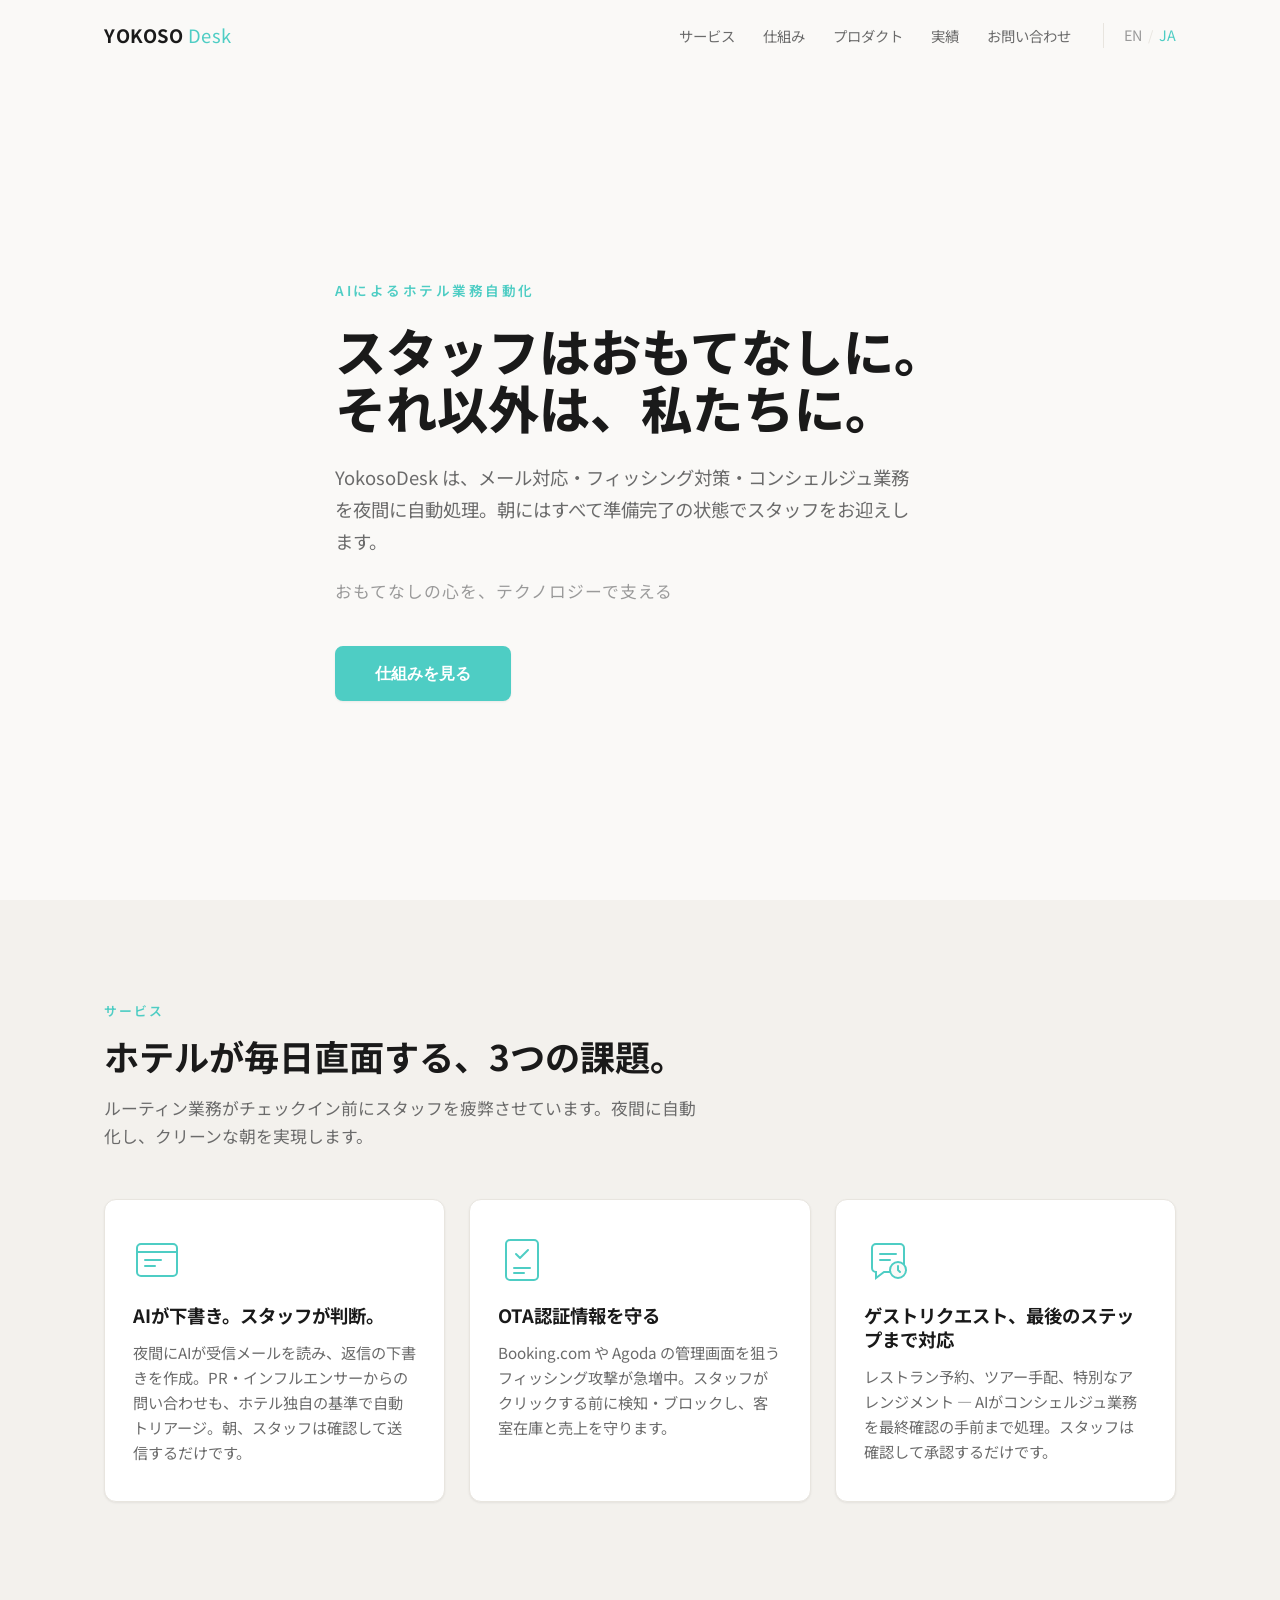
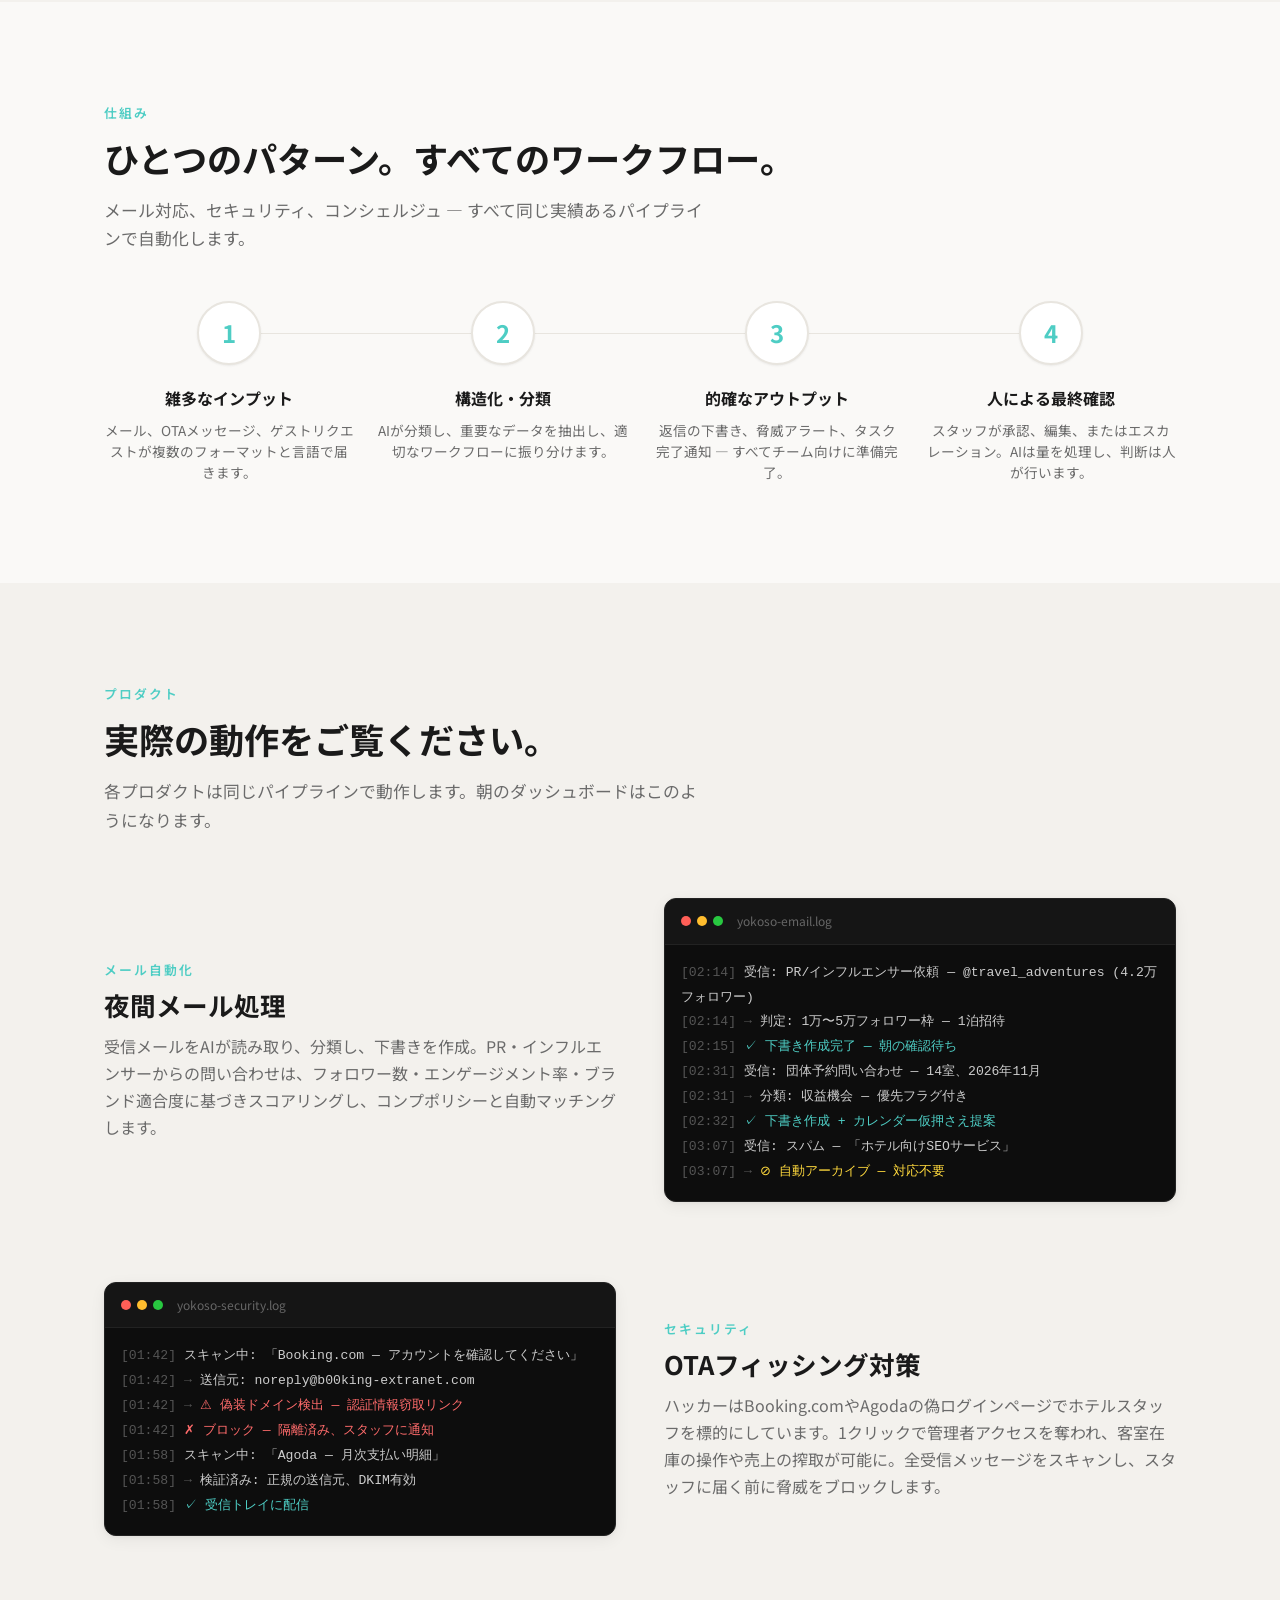
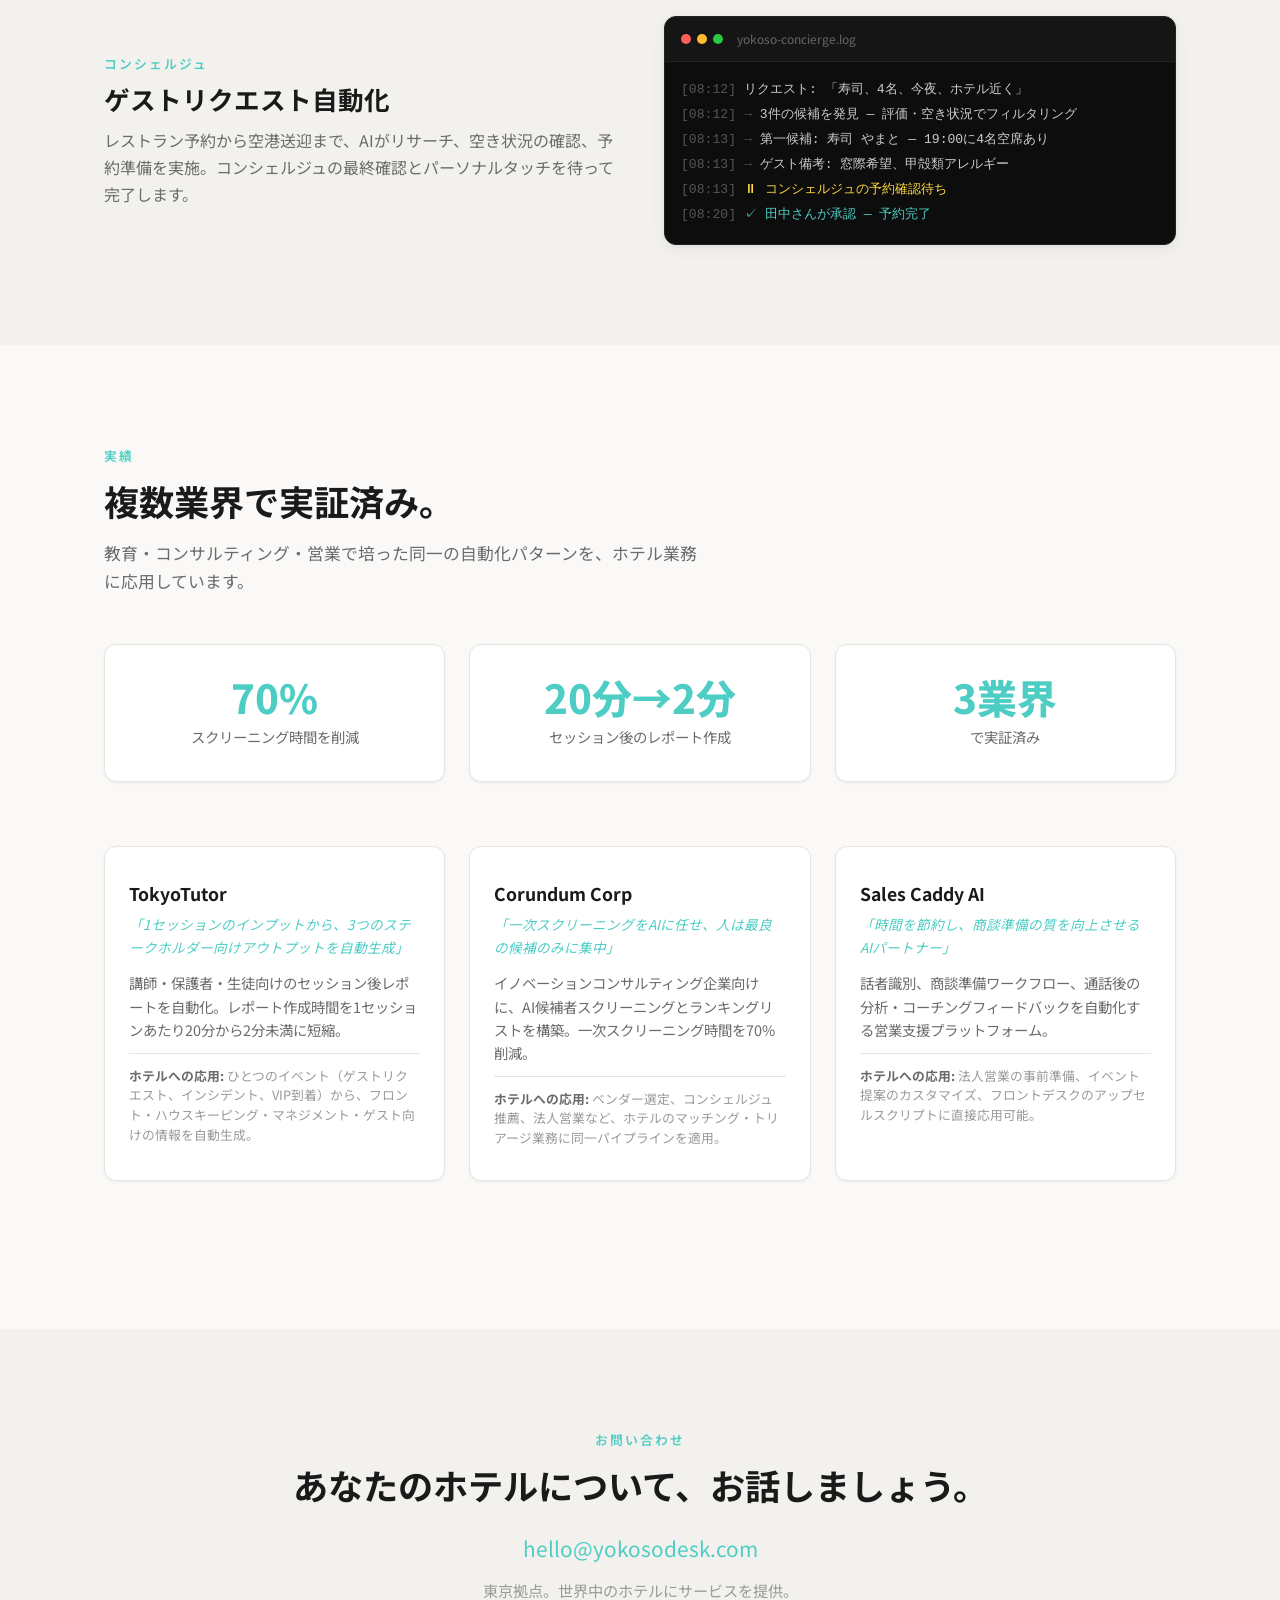
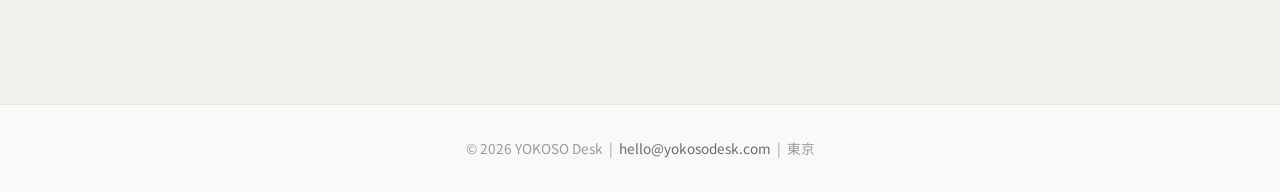
==== index.html @ 9efe343e "Make Japanese the default landing page, move English to /en/ Co-Authored-By: Claude Opus 4.6 <norepl" ====
<!DOCTYPE html>
<html lang="ja">
<head>
  <meta charset="UTF-8">
  <meta name="viewport" content="width=device-width, initial-scale=1.0">
  <title>YOKOSO Desk — AIによるホテル業務自動化</title>
  <meta name="description" content="YokosoDesk は、メール対応・フィッシング対策・コンシェルジュ業務を夜間に自動処理。スタッフがおもてなしに集中できる環境を実現します。">

  <!-- Open Graph -->
  <meta property="og:title" content="YOKOSO Desk — AIによるホテル業務自動化">
  <meta property="og:description" content="メール対応・フィッシング対策・コンシェルジュ業務を夜間に自動処理。AIが対応し、スタッフが最終確認。">
  <meta property="og:type" content="website">
  <meta property="og:url" content="https://yokosodesk.com/ja/">
  <meta property="og:locale" content="ja_JP">

  <!-- Alternate language -->
  <link rel="alternate" hreflang="en" href="https://yokosodesk.com/">
  <link rel="alternate" hreflang="ja" href="https://yokosodesk.com/ja/">

  <!-- Fonts -->
  <link rel="preconnect" href="https://fonts.googleapis.com">
  <link rel="preconnect" href="https://fonts.gstatic.com" crossorigin>
  <link href="https://fonts.googleapis.com/css2?family=Inter:wght@400;600;700;800&family=Noto+Sans+JP:wght@400;700&display=swap" rel="stylesheet">

  <link rel="stylesheet" href="css/styles.css">
</head>
<body class="lang-ja">

  <!-- ========== NAV ========== -->
  <nav class="nav">
    <div class="container">
      <a href="#" class="nav-logo">YOKOSO <span>Desk</span></a>
      <ul class="nav-links">
        <li><a href="#what-we-do">サービス</a></li>
        <li><a href="#how-it-works">仕組み</a></li>
        <li><a href="#products">プロダクト</a></li>
        <li><a href="#results">実績</a></li>
        <li><a href="#contact">お問い合わせ</a></li>
        <li class="lang-switch"><a href="en/index.html">EN</a><span class="sep">/</span><a href="index.html" class="active">JA</a></li>
      </ul>
      <button class="nav-hamburger" aria-label="メニューを開く">
        <span></span>
        <span></span>
        <span></span>
      </button>
    </div>
  </nav>

  <!-- ========== HERO ========== -->
  <section class="hero" id="hero">
    <div class="container">
      <div class="hero-content">
        <p class="hero-tagline">AIによるホテル業務自動化</p>
        <h1 class="hero-headline">スタッフはおもてなしに。<br>それ以外は、私たちに。</h1>
        <p class="hero-sub">YokosoDesk は、メール対応・フィッシング対策・コンシェルジュ業務を夜間に自動処理。朝にはすべて準備完了の状態でスタッフをお迎えします。</p>
        <p class="hero-jp">おもてなしの心を、テクノロジーで支える</p>
        <a href="#how-it-works" class="btn">仕組みを見る</a>
      </div>
    </div>
  </section>

  <!-- ========== WHAT WE DO ========== -->
  <section class="section section-alt" id="what-we-do">
    <div class="container">
      <p class="section-label">サービス</p>
      <h2 class="section-heading">ホテルが毎日直面する、3つの課題。</h2>
      <p class="section-sub">ルーティン業務がチェックイン前にスタッフを疲弊させています。夜間に自動化し、クリーンな朝を実現します。</p>

      <div class="cards-grid">
        <!-- Card 1 -->
        <div class="card">
          <svg class="card-icon" viewBox="0 0 48 48" fill="none" xmlns="http://www.w3.org/2000/svg">
            <rect x="4" y="8" width="40" height="32" rx="4" stroke="currentColor" stroke-width="2"/>
            <path d="M4 16h40" stroke="currentColor" stroke-width="2"/>
            <path d="M12 24h16" stroke="currentColor" stroke-width="2" stroke-linecap="round"/>
            <path d="M12 30h10" stroke="currentColor" stroke-width="2" stroke-linecap="round"/>
          </svg>
          <h3 class="card-title">AIが下書き。スタッフが判断。</h3>
          <p class="card-text">夜間にAIが受信メールを読み、返信の下書きを作成。PR・インフルエンサーからの問い合わせも、ホテル独自の基準で自動トリアージ。朝、スタッフは確認して送信するだけです。</p>
        </div>

        <!-- Card 2 -->
        <div class="card">
          <svg class="card-icon" viewBox="0 0 48 48" fill="none" xmlns="http://www.w3.org/2000/svg">
            <rect x="8" y="4" width="32" height="40" rx="4" stroke="currentColor" stroke-width="2"/>
            <path d="M18 18l4 4 8-8" stroke="currentColor" stroke-width="2" stroke-linecap="round" stroke-linejoin="round"/>
            <path d="M16 32h16" stroke="currentColor" stroke-width="2" stroke-linecap="round"/>
            <path d="M16 37h10" stroke="currentColor" stroke-width="2" stroke-linecap="round"/>
          </svg>
          <h3 class="card-title">OTA認証情報を守る</h3>
          <p class="card-text">Booking.com や Agoda の管理画面を狙うフィッシング攻撃が急増中。スタッフがクリックする前に検知・ブロックし、客室在庫と売上を守ります。</p>
        </div>

        <!-- Card 3 -->
        <div class="card">
          <svg class="card-icon" viewBox="0 0 48 48" fill="none" xmlns="http://www.w3.org/2000/svg">
            <path d="M8 12a4 4 0 014-4h24a4 4 0 014 4v20a4 4 0 01-4 4H20l-8 6V36a4 4 0 01-4-4V12z" stroke="currentColor" stroke-width="2"/>
            <path d="M16 18h16M16 24h10" stroke="currentColor" stroke-width="2" stroke-linecap="round"/>
            <circle cx="34" cy="34" r="8" fill="#faf9f7" stroke="currentColor" stroke-width="2"/>
            <path d="M34 30v4l2 2" stroke="currentColor" stroke-width="2" stroke-linecap="round" stroke-linejoin="round"/>
          </svg>
          <h3 class="card-title">ゲストリクエスト、最後のステップまで対応</h3>
          <p class="card-text">レストラン予約、ツアー手配、特別なアレンジメント — AIがコンシェルジュ業務を最終確認の手前まで処理。スタッフは確認して承認するだけです。</p>
        </div>
      </div>
    </div>
  </section>

  <!-- ========== HOW IT WORKS ========== -->
  <section class="section" id="how-it-works">
    <div class="container">
      <p class="section-label">仕組み</p>
      <h2 class="section-heading">ひとつのパターン。すべてのワークフロー。</h2>
      <p class="section-sub">メール対応、セキュリティ、コンシェルジュ — すべて同じ実績あるパイプラインで自動化します。</p>

      <div class="steps">
        <div class="step">
          <div class="step-number">1</div>
          <h3 class="step-title">雑多なインプット</h3>
          <p class="step-text">メール、OTAメッセージ、ゲストリクエストが複数のフォーマットと言語で届きます。</p>
        </div>
        <div class="step">
          <div class="step-number">2</div>
          <h3 class="step-title">構造化・分類</h3>
          <p class="step-text">AIが分類し、重要なデータを抽出し、適切なワークフローに振り分けます。</p>
        </div>
        <div class="step">
          <div class="step-number">3</div>
          <h3 class="step-title">的確なアウトプット</h3>
          <p class="step-text">返信の下書き、脅威アラート、タスク完了通知 — すべてチーム向けに準備完了。</p>
        </div>
        <div class="step">
          <div class="step-number">4</div>
          <h3 class="step-title">人による最終確認</h3>
          <p class="step-text">スタッフが承認、編集、またはエスカレーション。AIは量を処理し、判断は人が行います。</p>
        </div>
      </div>
    </div>
  </section>

  <!-- ========== PRODUCTS ========== -->
  <section class="section section-alt" id="products">
    <div class="container">
      <p class="section-label">プロダクト</p>
      <h2 class="section-heading">実際の動作をご覧ください。</h2>
      <p class="section-sub" style="margin-bottom: 64px;">各プロダクトは同じパイプラインで動作します。朝のダッシュボードはこのようになります。</p>

      <!-- Product 1: Email Automation -->
      <div class="product">
        <div class="product-info">
          <p class="product-label">メール自動化</p>
          <h3 class="product-title">夜間メール処理</h3>
          <p class="product-text">受信メールをAIが読み取り、分類し、下書きを作成。PR・インフルエンサーからの問い合わせは、フォロワー数・エンゲージメント率・ブランド適合度に基づきスコアリングし、コンプポリシーと自動マッチングします。</p>
        </div>
        <div class="product-terminal">
          <div class="terminal">
            <div class="terminal-header">
              <div class="terminal-dot"></div>
              <div class="terminal-dot"></div>
              <div class="terminal-dot"></div>
              <span class="terminal-title">yokoso-email.log</span>
            </div>
            <div class="terminal-body">
              <div><span class="t-time">[02:14]</span> <span class="t-action">受信: PR/インフルエンサー依頼 — @travel_adventures (4.2万フォロワー)</span></div>
              <div><span class="t-time">[02:14]</span> <span class="t-arrow">→</span> <span class="t-action">判定: 1万〜5万フォロワー枠 — 1泊招待</span></div>
              <div><span class="t-time">[02:15]</span> <span class="t-success">✓ 下書き作成完了 — 朝の確認待ち</span></div>
              <div><span class="t-time">[02:31]</span> <span class="t-action">受信: 団体予約問い合わせ — 14室、2026年11月</span></div>
              <div><span class="t-time">[02:31]</span> <span class="t-arrow">→</span> <span class="t-action">分類: 収益機会 — 優先フラグ付き</span></div>
              <div><span class="t-time">[02:32]</span> <span class="t-success">✓ 下書き作成 + カレンダー仮押さえ提案</span></div>
              <div><span class="t-time">[03:07]</span> <span class="t-action">受信: スパム — 「ホテル向けSEOサービス」</span></div>
              <div><span class="t-time">[03:07]</span> <span class="t-arrow">→</span> <span class="t-warn">⊘ 自動アーカイブ — 対応不要</span></div>
            </div>
          </div>
        </div>
      </div>

      <!-- Product 2: Phishing Protection -->
      <div class="product reverse">
        <div class="product-info">
          <p class="product-label">セキュリティ</p>
          <h3 class="product-title">OTAフィッシング対策</h3>
          <p class="product-text">ハッカーはBooking.comやAgodaの偽ログインページでホテルスタッフを標的にしています。1クリックで管理者アクセスを奪われ、客室在庫の操作や売上の搾取が可能に。全受信メッセージをスキャンし、スタッフに届く前に脅威をブロックします。</p>
        </div>
        <div class="product-terminal">
          <div class="terminal">
            <div class="terminal-header">
              <div class="terminal-dot"></div>
              <div class="terminal-dot"></div>
              <div class="terminal-dot"></div>
              <span class="terminal-title">yokoso-security.log</span>
            </div>
            <div class="terminal-body">
              <div><span class="t-time">[01:42]</span> <span class="t-action">スキャン中: 「Booking.com — アカウントを確認してください」</span></div>
              <div><span class="t-time">[01:42]</span> <span class="t-arrow">→</span> <span class="t-action">送信元: noreply@b00king-extranet.com</span></div>
              <div><span class="t-time">[01:42]</span> <span class="t-arrow">→</span> <span class="t-error">⚠ 偽装ドメイン検出 — 認証情報窃取リンク</span></div>
              <div><span class="t-time">[01:42]</span> <span class="t-error">✗ ブロック — 隔離済み、スタッフに通知</span></div>
              <div><span class="t-time">[01:58]</span> <span class="t-action">スキャン中: 「Agoda — 月次支払い明細」</span></div>
              <div><span class="t-time">[01:58]</span> <span class="t-arrow">→</span> <span class="t-action">検証済み: 正規の送信元、DKIM有効</span></div>
              <div><span class="t-time">[01:58]</span> <span class="t-success">✓ 受信トレイに配信</span></div>
            </div>
          </div>
        </div>
      </div>

      <!-- Product 3: Concierge Automation -->
      <div class="product">
        <div class="product-info">
          <p class="product-label">コンシェルジュ</p>
          <h3 class="product-title">ゲストリクエスト自動化</h3>
          <p class="product-text">レストラン予約から空港送迎まで、AIがリサーチ、空き状況の確認、予約準備を実施。コンシェルジュの最終確認とパーソナルタッチを待って完了します。</p>
        </div>
        <div class="product-terminal">
          <div class="terminal">
            <div class="terminal-header">
              <div class="terminal-dot"></div>
              <div class="terminal-dot"></div>
              <div class="terminal-dot"></div>
              <span class="terminal-title">yokoso-concierge.log</span>
            </div>
            <div class="terminal-body">
              <div><span class="t-time">[08:12]</span> <span class="t-action">リクエスト: 「寿司、4名、今夜、ホテル近く」</span></div>
              <div><span class="t-time">[08:12]</span> <span class="t-arrow">→</span> <span class="t-action">3件の候補を発見 — 評価・空き状況でフィルタリング</span></div>
              <div><span class="t-time">[08:13]</span> <span class="t-arrow">→</span> <span class="t-action">第一候補: 寿司 やまと — 19:00に4名空席あり</span></div>
              <div><span class="t-time">[08:13]</span> <span class="t-arrow">→</span> <span class="t-action">ゲスト備考: 窓際希望、甲殻類アレルギー</span></div>
              <div><span class="t-time">[08:13]</span> <span class="t-warn">⏸ コンシェルジュの予約確認待ち</span></div>
              <div><span class="t-time">[08:20]</span> <span class="t-success">✓ 田中さんが承認 — 予約完了</span></div>
            </div>
          </div>
        </div>
      </div>

    </div>
  </section>

  <!-- ========== RESULTS ========== -->
  <section class="section" id="results">
    <div class="container">
      <p class="section-label">実績</p>
      <h2 class="section-heading">複数業界で実証済み。</h2>
      <p class="section-sub" style="margin-bottom: 48px;">教育・コンサルティング・営業で培った同一の自動化パターンを、ホテル業務に応用しています。</p>

      <div class="stats-bar">
        <div class="stat">
          <div class="stat-number">70%</div>
          <div class="stat-desc">スクリーニング時間を削減</div>
        </div>
        <div class="stat">
          <div class="stat-number">20分→2分</div>
          <div class="stat-desc">セッション後のレポート作成</div>
        </div>
        <div class="stat">
          <div class="stat-number">3業界</div>
          <div class="stat-desc">で実証済み</div>
        </div>
      </div>

      <div class="case-studies">
        <!-- TokyoTutor -->
        <div class="case-card">
          <h3 class="case-card-name">TokyoTutor</h3>
          <p class="case-card-oneliner">「1セッションのインプットから、3つのステークホルダー向けアウトプットを自動生成」</p>
          <p class="case-card-text">講師・保護者・生徒向けのセッション後レポートを自動化。レポート作成時間を1セッションあたり20分から2分未満に短縮。</p>
          <p class="case-card-relevance"><strong>ホテルへの応用:</strong> ひとつのイベント（ゲストリクエスト、インシデント、VIP到着）から、フロント・ハウスキーピング・マネジメント・ゲスト向けの情報を自動生成。</p>
        </div>

        <!-- Corundum Corp -->
        <div class="case-card">
          <h3 class="case-card-name">Corundum Corp</h3>
          <p class="case-card-oneliner">「一次スクリーニングをAIに任せ、人は最良の候補のみに集中」</p>
          <p class="case-card-text">イノベーションコンサルティング企業向けに、AI候補者スクリーニングとランキングリストを構築。一次スクリーニング時間を70%削減。</p>
          <p class="case-card-relevance"><strong>ホテルへの応用:</strong> ベンダー選定、コンシェルジュ推薦、法人営業など、ホテルのマッチング・トリアージ業務に同一パイプラインを適用。</p>
        </div>

        <!-- Sales Caddy AI -->
        <div class="case-card">
          <h3 class="case-card-name">Sales Caddy AI</h3>
          <p class="case-card-oneliner">「時間を節約し、商談準備の質を向上させるAIパートナー」</p>
          <p class="case-card-text">話者識別、商談準備ワークフロー、通話後の分析・コーチングフィードバックを自動化する営業支援プラットフォーム。</p>
          <p class="case-card-relevance"><strong>ホテルへの応用:</strong> 法人営業の事前準備、イベント提案のカスタマイズ、フロントデスクのアップセルスクリプトに直接応用可能。</p>
        </div>
      </div>
    </div>
  </section>

  <!-- ========== CONTACT ========== -->
  <section class="section section-alt contact" id="contact">
    <div class="container">
      <p class="section-label">お問い合わせ</p>
      <h2 class="section-heading">あなたのホテルについて、お話しましょう。</h2>
      <a href="mailto:hello@yokosodesk.com" class="contact-email">hello@yokosodesk.com</a>
      <p class="contact-location">東京拠点。世界中のホテルにサービスを提供。</p>
    </div>
  </section>

  <!-- ========== FOOTER ========== -->
  <footer class="footer">
    <div class="container">
      &copy; 2026 YOKOSO Desk &nbsp;|&nbsp; <a href="mailto:hello@yokosodesk.com">hello@yokosodesk.com</a> &nbsp;|&nbsp; 東京
    </div>
  </footer>

  <script src="js/main.js"></script>
</body>
</html>
---- css/styles.css ----
/* ============================================
   YOKOSO Desk — Marketing Site Styles
   Light, warm theme for Japanese hospitality
   ============================================ */

/* --- Custom Properties --- */
:root {
  --bg: #faf9f7;
  --bg-alt: #f3f1ed;
  --bg-card: #ffffff;
  --bg-dark: #0a0a0a;
  --border: #e8e5df;
  --border-hover: #d0cdc6;
  --text: #3d3d3d;
  --text-heading: #1a1a1a;
  --text-muted: #6b6b6b;
  --text-dim: #9a9a9a;
  --accent: #4ecdc4;
  --accent-hover: #3db8b0;
  --accent-soft: rgba(78, 205, 196, 0.1);
  --warning: #f0b429;
  --error: #e5534b;
  --font-body: 'Inter', -apple-system, BlinkMacSystemFont, "Segoe UI", Roboto, sans-serif;
  --font-jp: 'Noto Sans JP', sans-serif;
  --font-mono: 'SF Mono', 'Fira Code', 'Cascadia Code', monospace;
  --radius: 12px;
  --max-width: 1120px;
  --shadow-sm: 0 1px 3px rgba(0,0,0,0.04), 0 1px 2px rgba(0,0,0,0.03);
  --shadow-md: 0 4px 16px rgba(0,0,0,0.06), 0 1px 4px rgba(0,0,0,0.04);
}

/* --- Reset --- */
*, *::before, *::after {
  margin: 0;
  padding: 0;
  box-sizing: border-box;
}

html {
  scroll-behavior: smooth;
  -webkit-text-size-adjust: 100%;
}

body {
  font-family: var(--font-body);
  background: var(--bg);
  color: var(--text);
  line-height: 1.7;
  -webkit-font-smoothing: antialiased;
  -moz-osx-font-smoothing: grayscale;
}

/* Japanese pages get JP font as primary */
body.lang-ja {
  font-family: var(--font-jp), var(--font-body);
}

img, svg {
  display: block;
  max-width: 100%;
}

a {
  color: inherit;
  text-decoration: none;
}

ul {
  list-style: none;
}

/* --- Utility --- */
.container {
  max-width: var(--max-width);
  margin: 0 auto;
  padding: 0 24px;
}

.section {
  padding: 100px 0;
}

.section-alt {
  background: var(--bg-alt);
}

.section-label {
  font-size: 0.8rem;
  color: var(--accent);
  text-transform: uppercase;
  letter-spacing: 2px;
  font-weight: 600;
  margin-bottom: 12px;
}

.section-heading {
  font-size: 2.2rem;
  font-weight: 700;
  color: var(--text-heading);
  margin-bottom: 16px;
  line-height: 1.25;
}

.section-sub {
  font-size: 1.05rem;
  color: var(--text-muted);
  max-width: 600px;
  line-height: 1.7;
}

/* --- Button --- */
.btn {
  display: inline-block;
  padding: 14px 40px;
  font-size: 1rem;
  font-weight: 600;
  font-family: var(--font-body);
  border: none;
  border-radius: 8px;
  background: var(--accent);
  color: #fff;
  cursor: pointer;
  transition: background 0.2s, transform 0.2s, box-shadow 0.2s;
  text-align: center;
  box-shadow: var(--shadow-sm);
}

.btn:hover {
  background: var(--accent-hover);
  transform: translateY(-1px);
  box-shadow: var(--shadow-md);
}

.btn-outline {
  background: transparent;
  border: 2px solid var(--accent);
  color: var(--accent);
  box-shadow: none;
}

.btn-outline:hover {
  background: var(--accent);
  color: #fff;
}

/* ============================================
   NAV
   ============================================ */
.nav {
  position: fixed;
  top: 0;
  left: 0;
  right: 0;
  z-index: 100;
  padding: 20px 0;
  transition: background 0.3s, padding 0.3s, box-shadow 0.3s;
}

.nav.scrolled {
  background: rgba(250, 249, 247, 0.95);
  backdrop-filter: blur(12px);
  -webkit-backdrop-filter: blur(12px);
  padding: 12px 0;
  box-shadow: 0 1px 0 var(--border);
}

.nav .container {
  display: flex;
  align-items: center;
  justify-content: space-between;
}

.nav-logo {
  font-size: 1.15rem;
  font-weight: 700;
  color: var(--text-heading);
  letter-spacing: 0.5px;
}

.nav-logo span {
  color: var(--accent);
  font-weight: 400;
}

.nav-links {
  display: flex;
  gap: 28px;
  align-items: center;
}

.nav-links a {
  font-size: 0.9rem;
  color: var(--text-muted);
  transition: color 0.2s;
}

.nav-links a:hover {
  color: var(--text-heading);
}

/* Language switcher */
.lang-switch {
  font-size: 0.85rem;
  color: var(--text-dim);
  border-left: 1px solid var(--border);
  padding-left: 20px;
  margin-left: 4px;
}

.lang-switch a {
  color: var(--text-dim);
  transition: color 0.2s;
}

.lang-switch a:hover,
.lang-switch a.active {
  color: var(--accent);
}

.lang-switch .sep {
  margin: 0 6px;
  color: var(--border);
}

/* Hamburger */
.nav-hamburger {
  display: none;
  flex-direction: column;
  gap: 5px;
  background: none;
  border: none;
  cursor: pointer;
  padding: 4px;
}

.nav-hamburger span {
  display: block;
  width: 22px;
  height: 2px;
  background: var(--text-heading);
  border-radius: 2px;
  transition: transform 0.3s, opacity 0.3s;
}

.nav-hamburger.active span:nth-child(1) {
  transform: translateY(7px) rotate(45deg);
}

.nav-hamburger.active span:nth-child(2) {
  opacity: 0;
}

.nav-hamburger.active span:nth-child(3) {
  transform: translateY(-7px) rotate(-45deg);
}

/* ============================================
   HERO
   ============================================ */
.hero {
  min-height: 100vh;
  display: flex;
  align-items: center;
  padding-top: 80px;
}

.hero-content {
  max-width: 720px;
}

.hero-tagline {
  font-size: 0.85rem;
  color: var(--accent);
  text-transform: uppercase;
  letter-spacing: 2.5px;
  font-weight: 600;
  margin-bottom: 20px;
}

.hero-headline {
  font-size: 3.2rem;
  font-weight: 800;
  color: var(--text-heading);
  line-height: 1.12;
  margin-bottom: 24px;
}

.hero-sub {
  font-size: 1.15rem;
  color: var(--text-muted);
  line-height: 1.75;
  margin-bottom: 20px;
  max-width: 580px;
}

.hero-jp {
  font-family: var(--font-jp);
  font-size: 1.05rem;
  color: var(--text-dim);
  margin-bottom: 40px;
  letter-spacing: 1px;
}

/* ============================================
   WHAT WE DO — 3-column cards
   ============================================ */
.cards-grid {
  display: grid;
  grid-template-columns: repeat(3, 1fr);
  gap: 24px;
  margin-top: 48px;
}

.card {
  background: var(--bg-card);
  border: 1px solid var(--border);
  border-radius: var(--radius);
  padding: 36px 28px;
  transition: border-color 0.2s, box-shadow 0.2s;
  box-shadow: var(--shadow-sm);
}

.card:hover {
  border-color: var(--border-hover);
  box-shadow: var(--shadow-md);
}

.card-icon {
  width: 48px;
  height: 48px;
  margin-bottom: 20px;
  color: var(--accent);
}

.card-title {
  font-size: 1.15rem;
  font-weight: 700;
  color: var(--text-heading);
  margin-bottom: 12px;
  line-height: 1.3;
}

.card-text {
  font-size: 0.95rem;
  color: var(--text-muted);
  line-height: 1.65;
}

/* ============================================
   HOW IT WORKS — 4-step flow
   ============================================ */
.steps {
  display: grid;
  grid-template-columns: repeat(4, 1fr);
  gap: 24px;
  margin-top: 48px;
  position: relative;
}

/* Connector line */
.steps::before {
  content: '';
  position: absolute;
  top: 32px;
  left: 10%;
  right: 10%;
  height: 1px;
  background: var(--border);
}

.step {
  text-align: center;
  position: relative;
}

.step-number {
  display: inline-flex;
  align-items: center;
  justify-content: center;
  width: 64px;
  height: 64px;
  border-radius: 50%;
  background: var(--bg-card);
  border: 2px solid var(--border);
  font-size: 1.5rem;
  font-weight: 700;
  color: var(--accent);
  margin-bottom: 20px;
  position: relative;
  z-index: 1;
  box-shadow: var(--shadow-sm);
}

.step-title {
  font-size: 1rem;
  font-weight: 700;
  color: var(--text-heading);
  margin-bottom: 8px;
}

.step-text {
  font-size: 0.85rem;
  color: var(--text-muted);
  line-height: 1.55;
}

/* ============================================
   PRODUCTS — alternating feature blocks
   ============================================ */
.product {
  display: grid;
  grid-template-columns: 1fr 1fr;
  gap: 48px;
  align-items: center;
  margin-bottom: 80px;
}

.product:last-child {
  margin-bottom: 0;
}

.product.reverse .product-info {
  order: 2;
}

.product.reverse .product-terminal {
  order: 1;
}

.product-label {
  font-size: 0.8rem;
  color: var(--accent);
  text-transform: uppercase;
  letter-spacing: 2px;
  font-weight: 600;
  margin-bottom: 8px;
}

.product-title {
  font-size: 1.6rem;
  font-weight: 700;
  color: var(--text-heading);
  margin-bottom: 12px;
  line-height: 1.25;
}

.product-text {
  font-size: 1rem;
  color: var(--text-muted);
  line-height: 1.7;
}

/* Terminal block — stays dark for contrast */
.terminal {
  background: #0d0d0d;
  border: 1px solid #222;
  border-radius: var(--radius);
  overflow: hidden;
  box-shadow: var(--shadow-md);
}

.terminal-header {
  display: flex;
  align-items: center;
  gap: 6px;
  padding: 12px 16px;
  background: rgba(255, 255, 255, 0.03);
  border-bottom: 1px solid #222;
}

.terminal-dot {
  width: 10px;
  height: 10px;
  border-radius: 50%;
}

.terminal-dot:nth-child(1) { background: #ff5f57; }
.terminal-dot:nth-child(2) { background: #ffbd2e; }
.terminal-dot:nth-child(3) { background: #28c840; }

.terminal-title {
  font-size: 0.75rem;
  color: #666;
  margin-left: 8px;
}

.terminal-body {
  padding: 16px;
  font-family: var(--font-mono);
  font-size: 0.82rem;
  line-height: 1.9;
  overflow-x: auto;
  color: #ccc;
}

.terminal-body .t-time {
  color: #555;
}

.terminal-body .t-action {
  color: #ccc;
}

.terminal-body .t-success {
  color: #4ecdc4;
}

.terminal-body .t-warn {
  color: #ffd93d;
}

.terminal-body .t-error {
  color: #ff6b6b;
}

.terminal-body .t-arrow {
  color: #555;
}

/* ============================================
   RESULTS / SOCIAL PROOF
   ============================================ */
.stats-bar {
  display: grid;
  grid-template-columns: repeat(3, 1fr);
  gap: 24px;
  margin-bottom: 64px;
}

.stat {
  text-align: center;
  padding: 32px 24px;
  background: var(--bg-card);
  border: 1px solid var(--border);
  border-radius: var(--radius);
  box-shadow: var(--shadow-sm);
}

.stat-number {
  font-size: 2.5rem;
  font-weight: 800;
  color: var(--accent);
  line-height: 1;
  margin-bottom: 8px;
}

.stat-desc {
  font-size: 0.9rem;
  color: var(--text-muted);
}

.case-studies {
  display: grid;
  grid-template-columns: repeat(3, 1fr);
  gap: 24px;
  margin-bottom: 48px;
}

.case-card {
  background: var(--bg-card);
  border: 1px solid var(--border);
  border-radius: var(--radius);
  padding: 32px 24px;
  transition: border-color 0.2s, box-shadow 0.2s;
  box-shadow: var(--shadow-sm);
}

.case-card:hover {
  border-color: var(--border-hover);
  box-shadow: var(--shadow-md);
}

.case-card-name {
  font-size: 1.1rem;
  font-weight: 700;
  color: var(--text-heading);
  margin-bottom: 4px;
}

.case-card-oneliner {
  font-size: 0.85rem;
  color: var(--accent);
  font-style: italic;
  margin-bottom: 12px;
}

.case-card-text {
  font-size: 0.9rem;
  color: var(--text-muted);
  line-height: 1.6;
  margin-bottom: 12px;
}

.case-card-relevance {
  font-size: 0.8rem;
  color: var(--text-dim);
  padding-top: 12px;
  border-top: 1px solid var(--border);
  line-height: 1.55;
}

.case-card-relevance strong {
  color: var(--text-muted);
}

.pilot-note {
  text-align: center;
  font-size: 0.95rem;
  color: var(--text-muted);
  padding: 24px;
  border: 1px solid var(--border);
  border-radius: var(--radius);
  background: var(--bg-card);
  box-shadow: var(--shadow-sm);
}

.pilot-note strong {
  color: var(--text-heading);
}

/* ============================================
   CONTACT / CTA
   ============================================ */
.contact {
  text-align: center;
}

.contact .section-heading {
  margin-bottom: 24px;
}

.contact-email {
  font-size: 1.3rem;
  color: var(--accent);
  display: inline-block;
  margin-bottom: 12px;
  transition: color 0.2s;
}

.contact-email:hover {
  color: var(--accent-hover);
}

.contact-location {
  font-size: 0.95rem;
  color: var(--text-dim);
}

/* ============================================
   FOOTER
   ============================================ */
.footer {
  padding: 32px 0;
  border-top: 1px solid var(--border);
  text-align: center;
  font-size: 0.85rem;
  color: var(--text-dim);
}

.footer a {
  color: var(--text-muted);
  transition: color 0.2s;
}

.footer a:hover {
  color: var(--accent);
}

/* ============================================
   RESPONSIVE
   ============================================ */
@media (max-width: 768px) {
  .nav-links {
    position: fixed;
    top: 0;
    right: 0;
    bottom: 0;
    width: 280px;
    background: rgba(250, 249, 247, 0.98);
    backdrop-filter: blur(12px);
    -webkit-backdrop-filter: blur(12px);
    flex-direction: column;
    justify-content: center;
    gap: 28px;
    padding: 40px;
    transform: translateX(100%);
    transition: transform 0.3s ease;
    box-shadow: -4px 0 24px rgba(0,0,0,0.08);
  }

  .nav-links.open {
    transform: translateX(0);
  }

  .nav-links a {
    font-size: 1.1rem;
  }

  .lang-switch {
    border-left: none;
    padding-left: 0;
    margin-left: 0;
    padding-top: 12px;
    border-top: 1px solid var(--border);
  }

  .nav-hamburger {
    display: flex;
  }

  .hero-headline {
    font-size: 2.2rem;
  }

  .hero-sub {
    font-size: 1rem;
  }

  .cards-grid {
    grid-template-columns: 1fr;
  }

  .steps {
    grid-template-columns: repeat(2, 1fr);
    gap: 32px;
  }

  .steps::before {
    display: none;
  }

  .product {
    grid-template-columns: 1fr;
    gap: 32px;
  }

  .product.reverse .product-info {
    order: 1;
  }

  .product.reverse .product-terminal {
    order: 2;
  }

  .stats-bar {
    grid-template-columns: 1fr;
  }

  .case-studies {
    grid-template-columns: 1fr;
  }

  .section {
    padding: 64px 0;
  }

  .section-heading {
    font-size: 1.75rem;
  }
}

@media (max-width: 480px) {
  .hero {
    padding-top: 60px;
    min-height: auto;
    padding-bottom: 40px;
  }

  .hero-headline {
    font-size: 1.8rem;
  }

  .steps {
    grid-template-columns: 1fr;
  }

  .stat-number {
    font-size: 2rem;
  }

  .container {
    padding: 0 16px;
  }
}
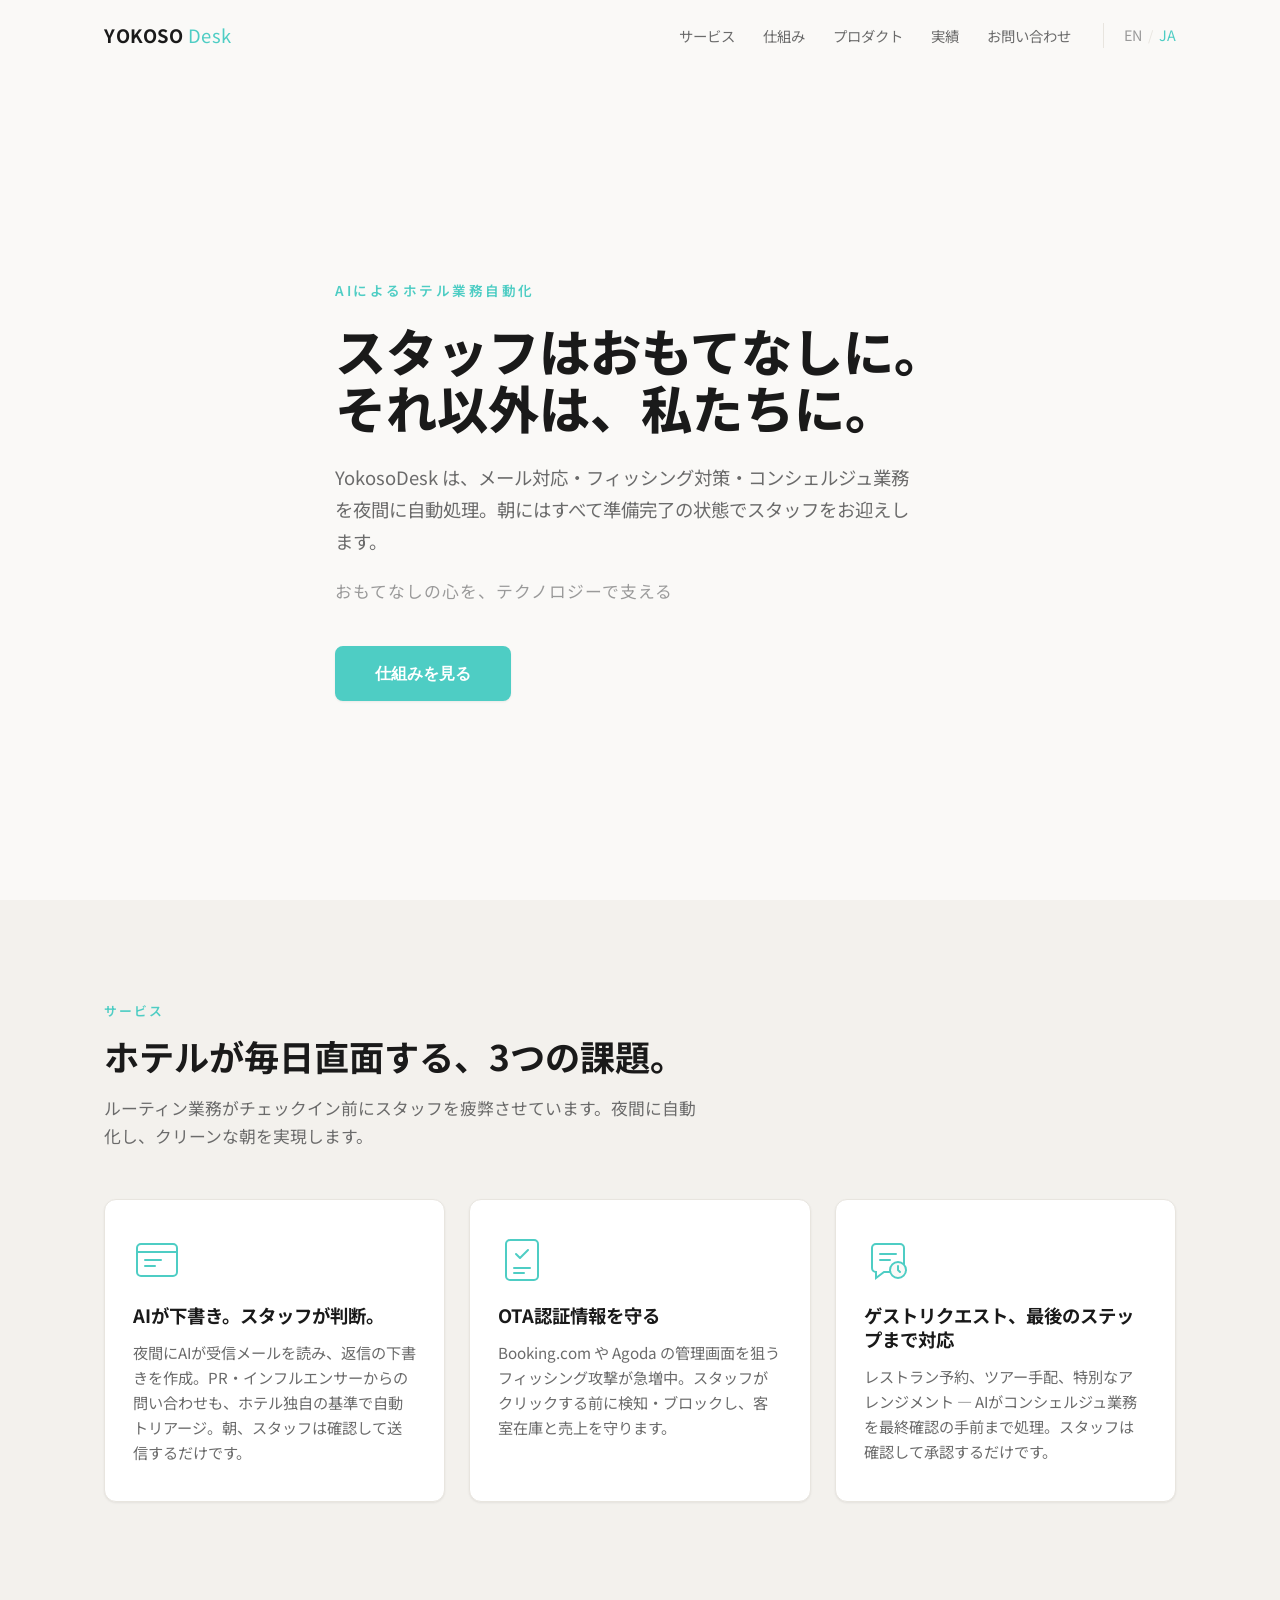
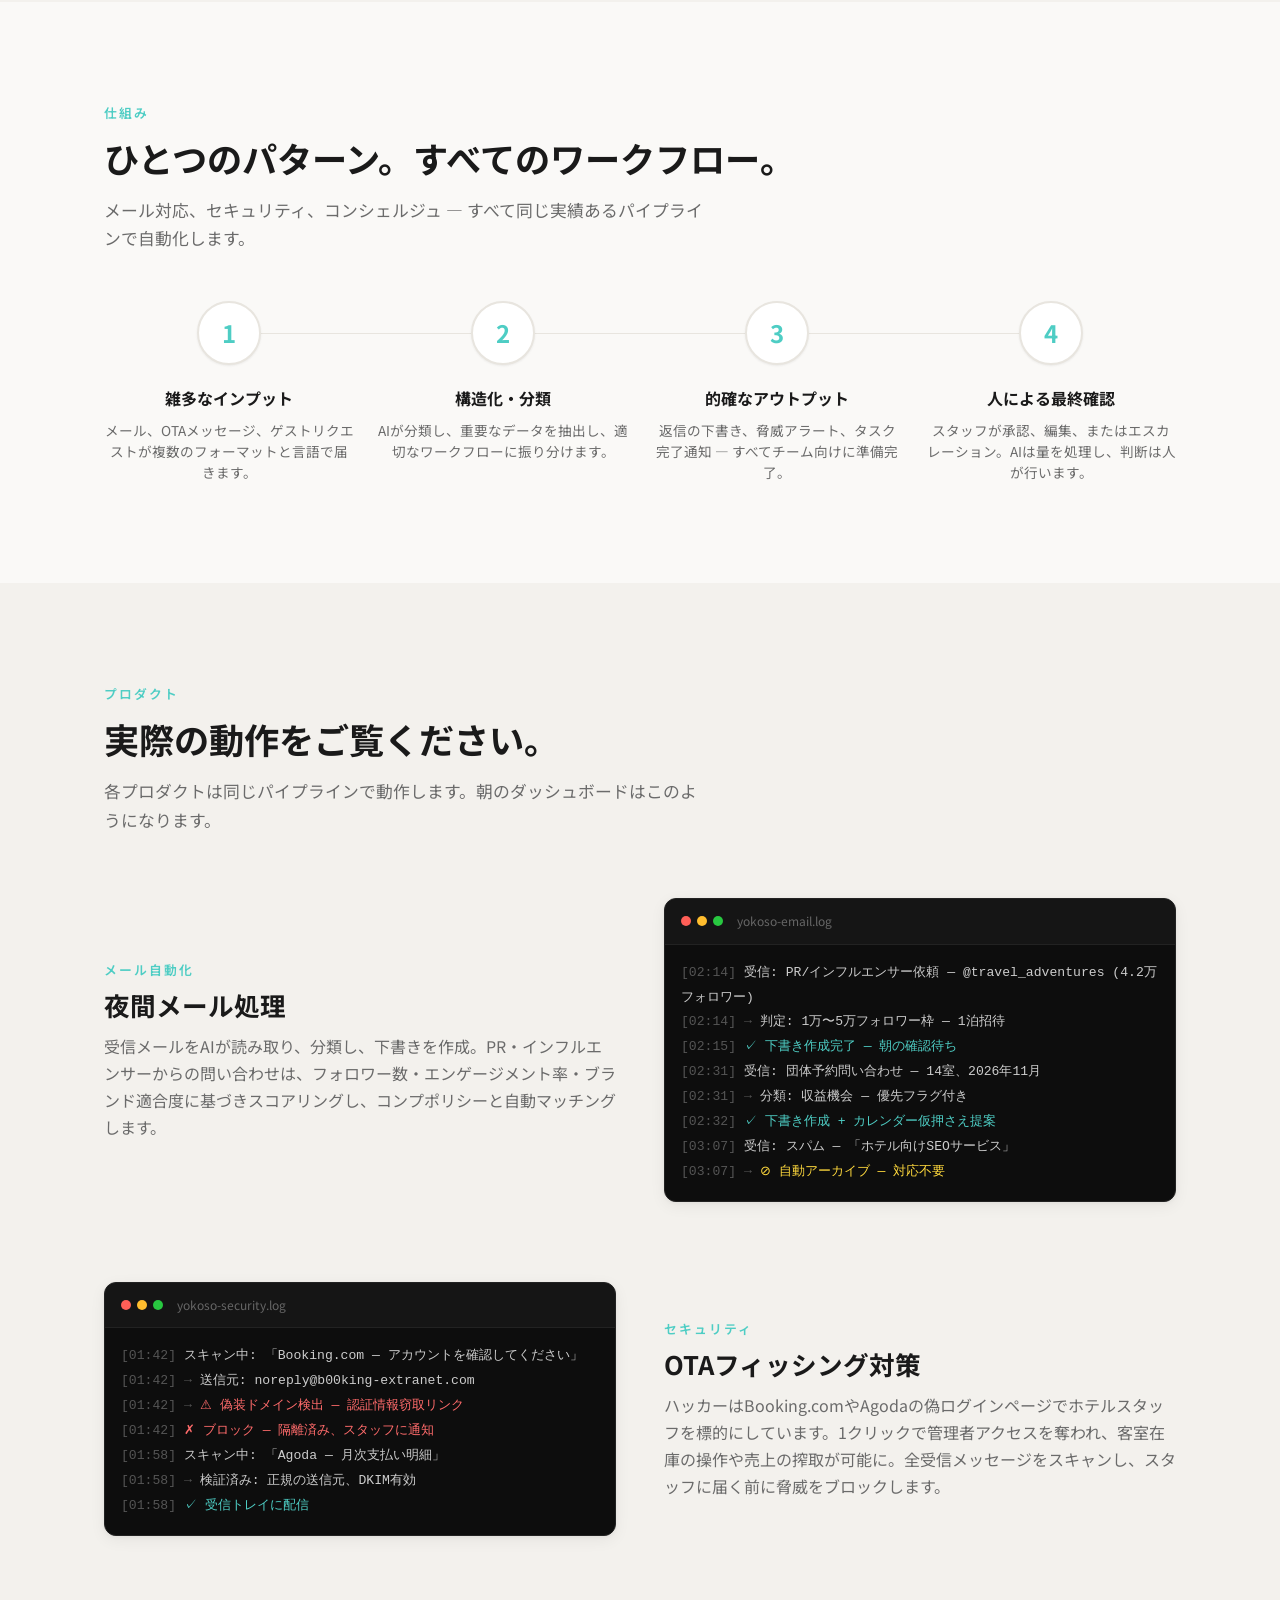
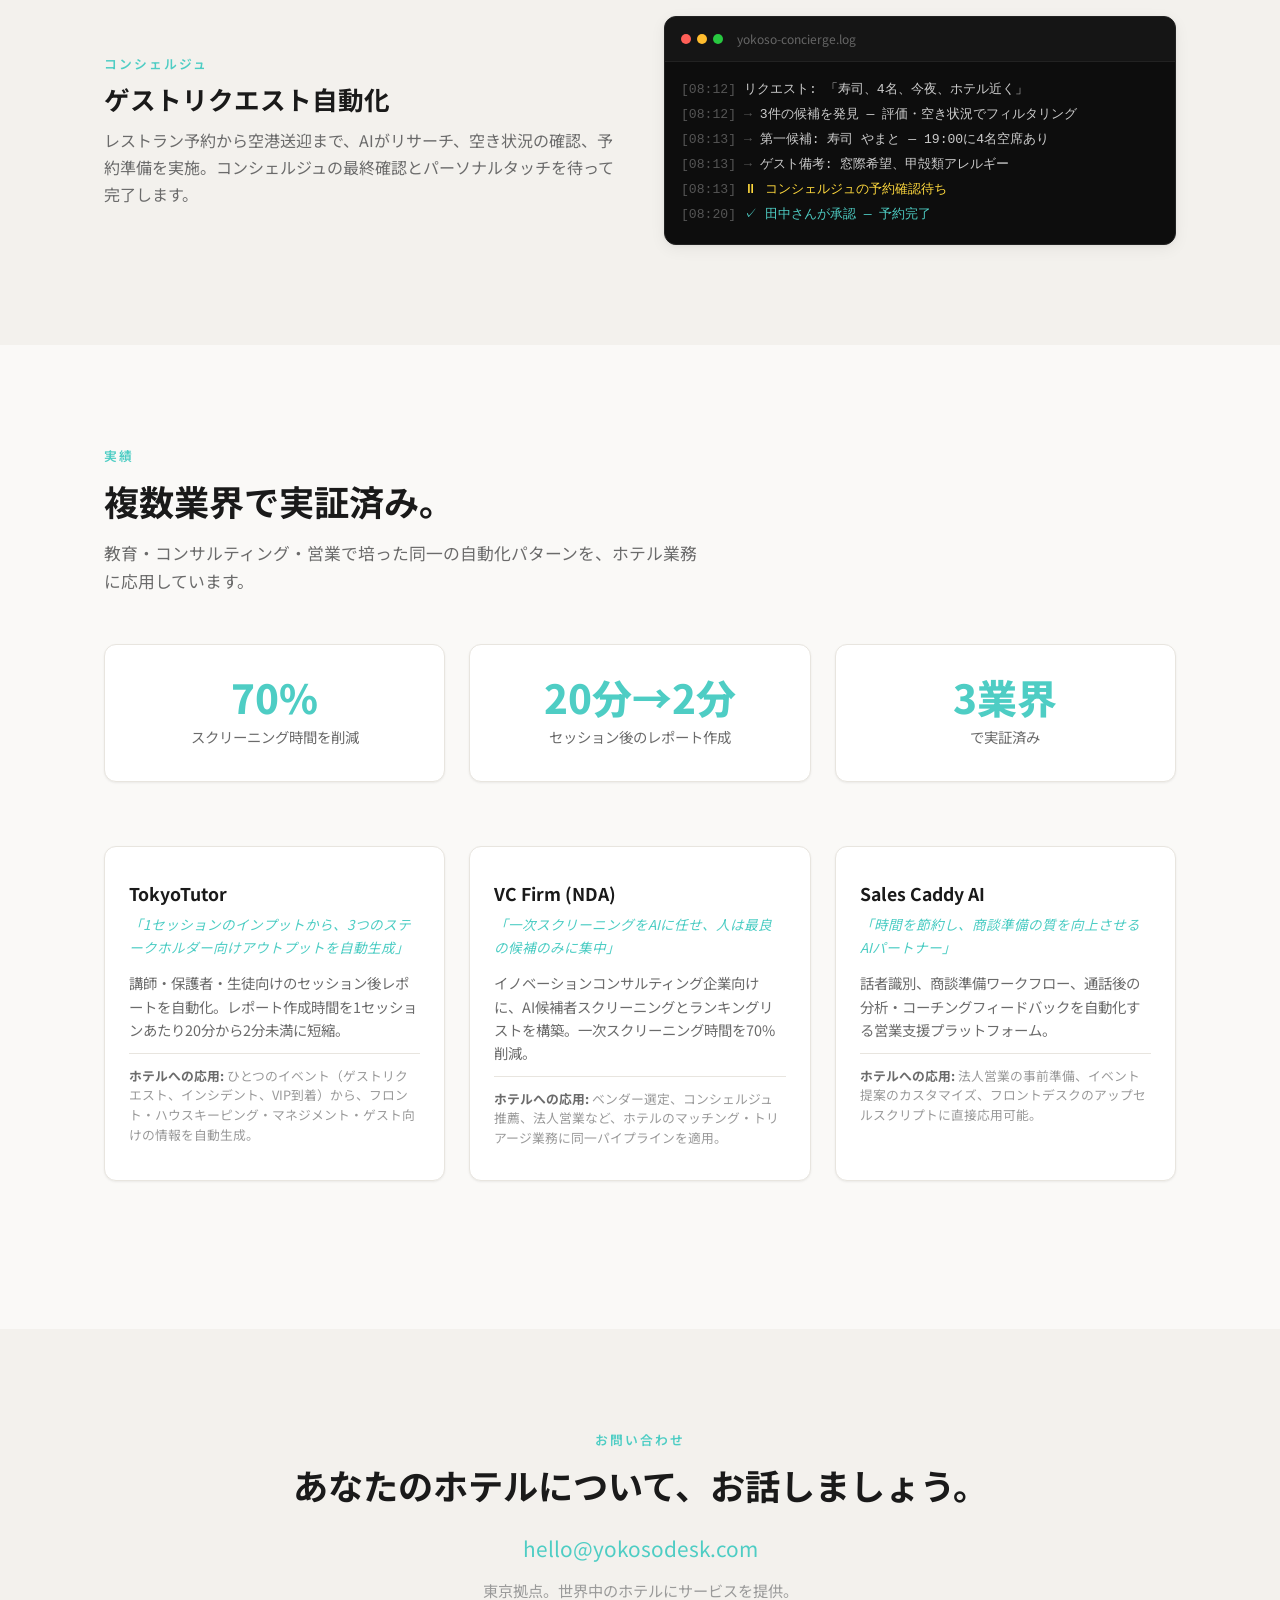
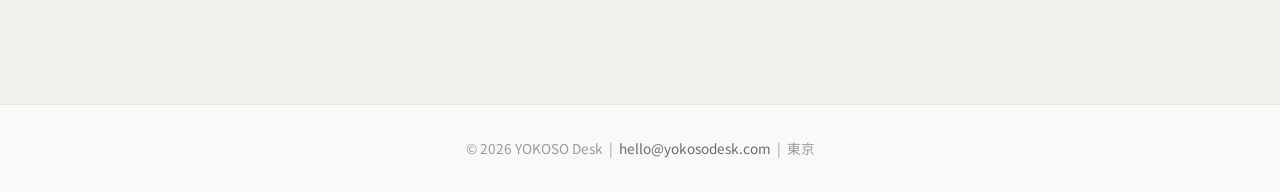
==== commit 74a72306: "Replace Corundum Corp with VC Firm (NDA), remove JP line from EN page Co-Authored-By: Claude Opus 4." ====
--- a/index.html
+++ b/index.html
@@ -263,9 +263,9 @@
           <p class="case-card-relevance"><strong>ホテルへの応用:</strong> ひとつのイベント（ゲストリクエスト、インシデント、VIP到着）から、フロント・ハウスキーピング・マネジメント・ゲスト向けの情報を自動生成。</p>
         </div>
 
-        <!-- Corundum Corp -->
+        <!-- VC Firm (NDA) -->
         <div class="case-card">
-          <h3 class="case-card-name">Corundum Corp</h3>
+          <h3 class="case-card-name">VC Firm (NDA)</h3>
           <p class="case-card-oneliner">「一次スクリーニングをAIに任せ、人は最良の候補のみに集中」</p>
           <p class="case-card-text">イノベーションコンサルティング企業向けに、AI候補者スクリーニングとランキングリストを構築。一次スクリーニング時間を70%削減。</p>
           <p class="case-card-relevance"><strong>ホテルへの応用:</strong> ベンダー選定、コンシェルジュ推薦、法人営業など、ホテルのマッチング・トリアージ業務に同一パイプラインを適用。</p>
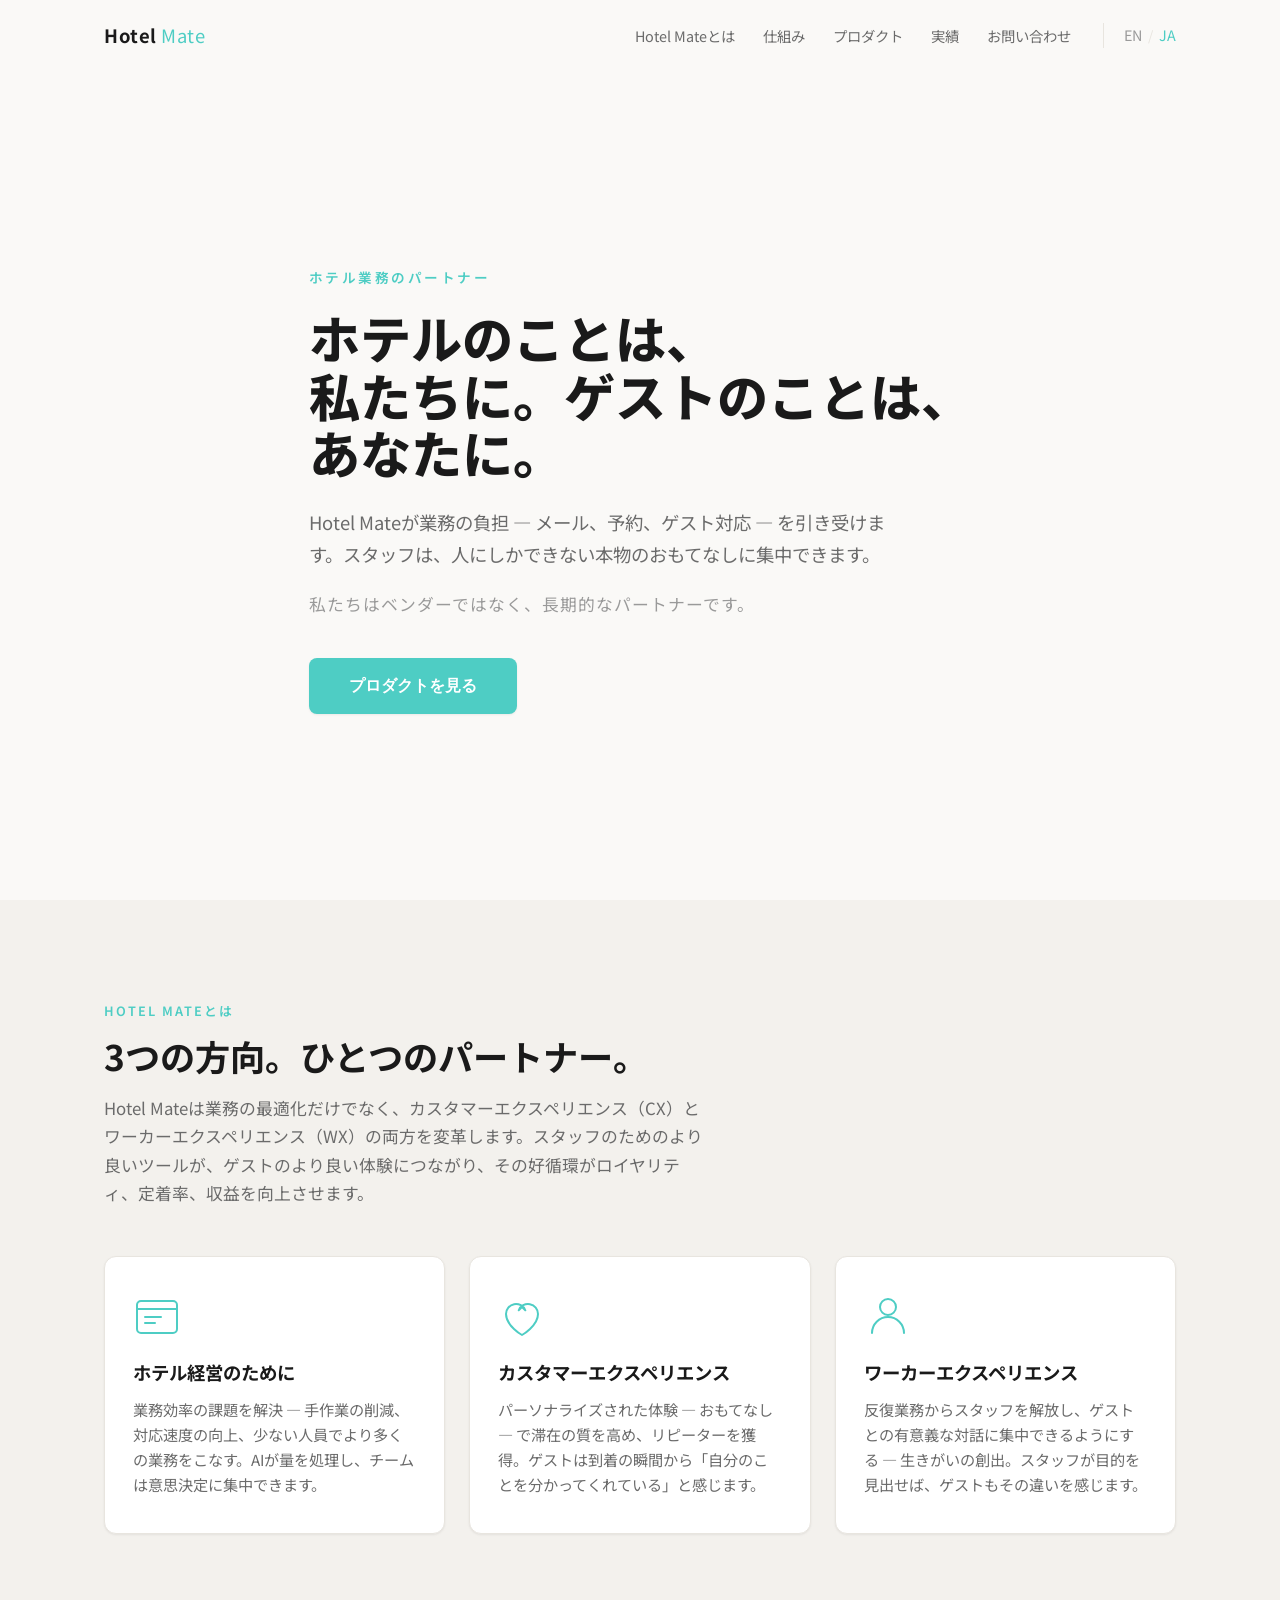
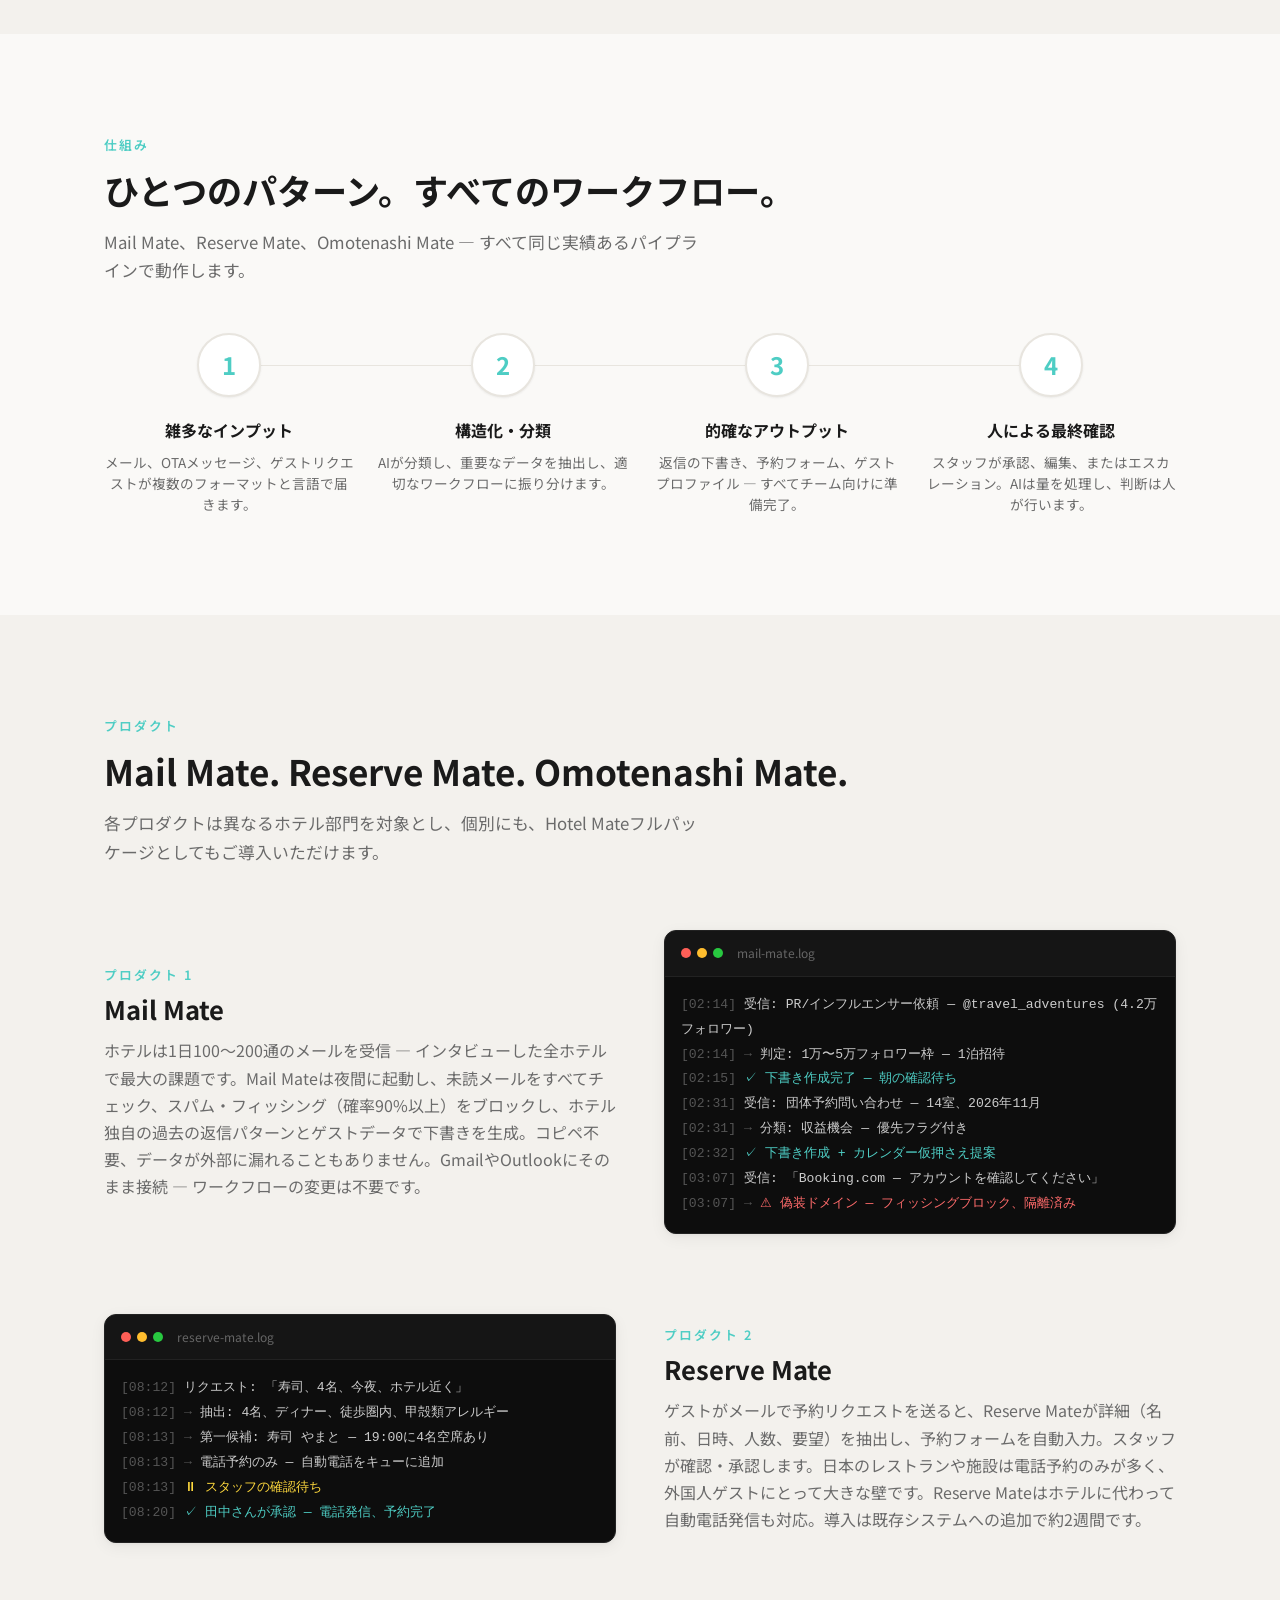
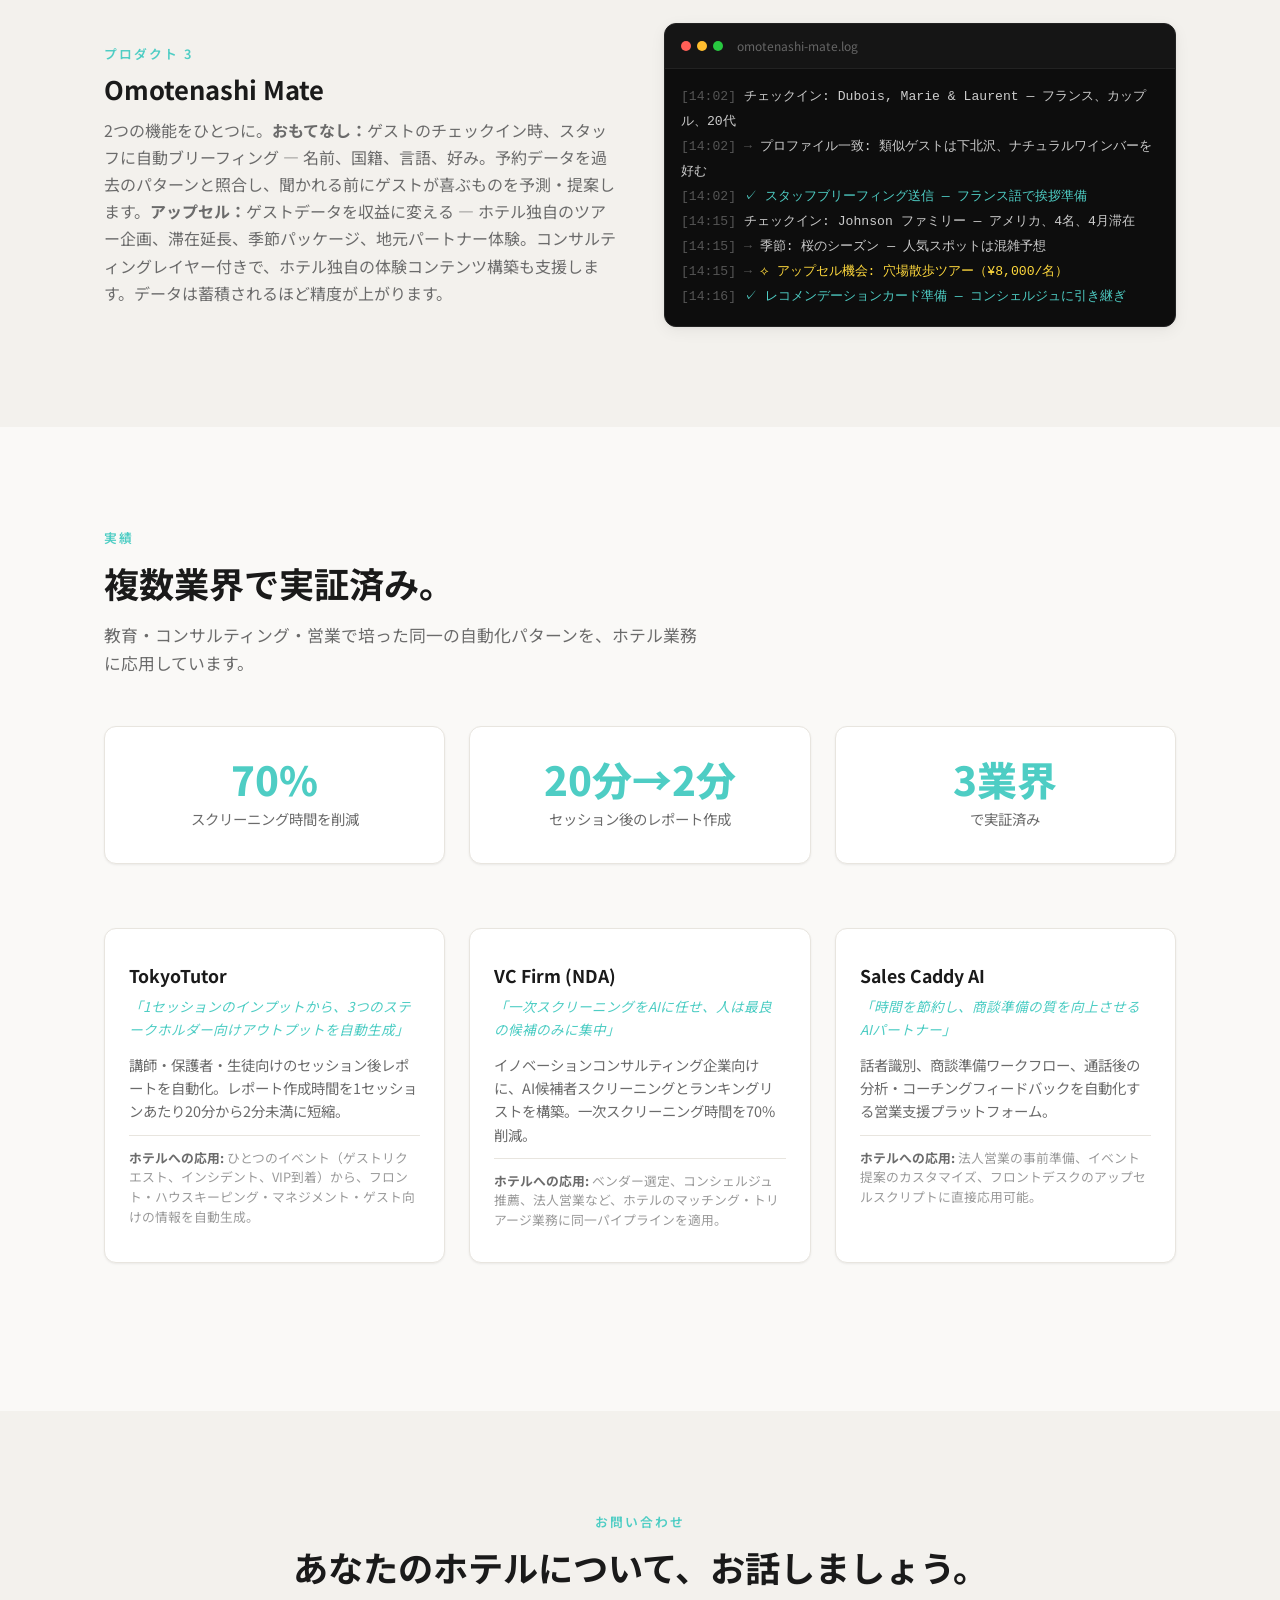
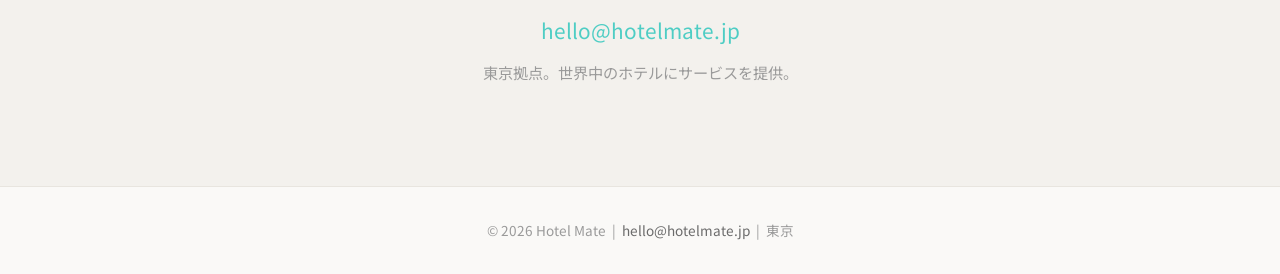
==== commit 82a2771b: "Rebrand website from YOKOSO Desk to Hotel Mate - Replace all YOKOSO Desk branding with Hotel Mate - " ====
--- a/index.html
+++ b/index.html
@@ -3,19 +3,19 @@
 <head>
   <meta charset="UTF-8">
   <meta name="viewport" content="width=device-width, initial-scale=1.0">
-  <title>YOKOSO Desk — AIによるホテル業務自動化</title>
-  <meta name="description" content="YokosoDesk は、メール対応・フィッシング対策・コンシェルジュ業務を夜間に自動処理。スタッフがおもてなしに集中できる環境を実現します。">
+  <title>Hotel Mate — ホテル業務を、私たちにお任せください</title>
+  <meta name="description" content="Hotel Mateは、ホテルの業務効率・カスタマーエクスペリエンス・ワーカーエクスペリエンスを変革。Mail Mate（メール）、Reserve Mate（予約）、Omotenashi Mate（ゲスト体験）の3つのプロダクトで、スタッフがおもてなしに集中できる環境を実現。">
 
   <!-- Open Graph -->
-  <meta property="og:title" content="YOKOSO Desk — AIによるホテル業務自動化">
-  <meta property="og:description" content="メール対応・フィッシング対策・コンシェルジュ業務を夜間に自動処理。AIが対応し、スタッフが最終確認。">
+  <meta property="og:title" content="Hotel Mate — ホテル業務を、私たちにお任せください">
+  <meta property="og:description" content="Mail Mate、Reserve Mate、Omotenashi Mate — メール・予約・ゲスト体験の3つのプロダクトで、スタッフがおもてなしに集中できる環境を実現。">
   <meta property="og:type" content="website">
-  <meta property="og:url" content="https://yokosodesk.com/ja/">
+  <meta property="og:url" content="https://yokosodesk.com/">
   <meta property="og:locale" content="ja_JP">
 
   <!-- Alternate language -->
-  <link rel="alternate" hreflang="en" href="https://yokosodesk.com/">
-  <link rel="alternate" hreflang="ja" href="https://yokosodesk.com/ja/">
+  <link rel="alternate" hreflang="en" href="https://yokosodesk.com/en/">
+  <link rel="alternate" hreflang="ja" href="https://yokosodesk.com/">
 
   <!-- Fonts -->
   <link rel="preconnect" href="https://fonts.googleapis.com">
@@ -29,9 +29,9 @@
   <!-- ========== NAV ========== -->
   <nav class="nav">
     <div class="container">
-      <a href="#" class="nav-logo">YOKOSO <span>Desk</span></a>
+      <a href="#" class="nav-logo">Hotel <span>Mate</span></a>
       <ul class="nav-links">
-        <li><a href="#what-we-do">サービス</a></li>
+        <li><a href="#why-hotel-mate">Hotel Mateとは</a></li>
         <li><a href="#how-it-works">仕組み</a></li>
         <li><a href="#products">プロダクト</a></li>
         <li><a href="#results">実績</a></li>
@@ -50,24 +50,24 @@
   <section class="hero" id="hero">
     <div class="container">
       <div class="hero-content">
-        <p class="hero-tagline">AIによるホテル業務自動化</p>
-        <h1 class="hero-headline">スタッフはおもてなしに。<br>それ以外は、私たちに。</h1>
-        <p class="hero-sub">YokosoDesk は、メール対応・フィッシング対策・コンシェルジュ業務を夜間に自動処理。朝にはすべて準備完了の状態でスタッフをお迎えします。</p>
-        <p class="hero-jp">おもてなしの心を、テクノロジーで支える</p>
-        <a href="#how-it-works" class="btn">仕組みを見る</a>
-      </div>
-    </div>
-  </section>
-
-  <!-- ========== WHAT WE DO ========== -->
-  <section class="section section-alt" id="what-we-do">
-    <div class="container">
-      <p class="section-label">サービス</p>
-      <h2 class="section-heading">ホテルが毎日直面する、3つの課題。</h2>
-      <p class="section-sub">ルーティン業務がチェックイン前にスタッフを疲弊させています。夜間に自動化し、クリーンな朝を実現します。</p>
+        <p class="hero-tagline">ホテル業務のパートナー</p>
+        <h1 class="hero-headline">ホテルのことは、<br>私たちに。ゲストのことは、<br>あなたに。</h1>
+        <p class="hero-sub">Hotel Mateが業務の負担 — メール、予約、ゲスト対応 — を引き受けます。スタッフは、人にしかできない本物のおもてなしに集中できます。</p>
+        <p class="hero-jp">私たちはベンダーではなく、長期的なパートナーです。</p>
+        <a href="#products" class="btn">プロダクトを見る</a>
+      </div>
+    </div>
+  </section>
+
+  <!-- ========== WHY HOTEL MATE ========== -->
+  <section class="section section-alt" id="why-hotel-mate">
+    <div class="container">
+      <p class="section-label">Hotel Mateとは</p>
+      <h2 class="section-heading">3つの方向。ひとつのパートナー。</h2>
+      <p class="section-sub">Hotel Mateは業務の最適化だけでなく、カスタマーエクスペリエンス（CX）とワーカーエクスペリエンス（WX）の両方を変革します。スタッフのためのより良いツールが、ゲストのより良い体験につながり、その好循環がロイヤリティ、定着率、収益を向上させます。</p>
 
       <div class="cards-grid">
-        <!-- Card 1 -->
+        <!-- Card 1: Business -->
         <div class="card">
           <svg class="card-icon" viewBox="0 0 48 48" fill="none" xmlns="http://www.w3.org/2000/svg">
             <rect x="4" y="8" width="40" height="32" rx="4" stroke="currentColor" stroke-width="2"/>
@@ -75,32 +75,27 @@
             <path d="M12 24h16" stroke="currentColor" stroke-width="2" stroke-linecap="round"/>
             <path d="M12 30h10" stroke="currentColor" stroke-width="2" stroke-linecap="round"/>
           </svg>
-          <h3 class="card-title">AIが下書き。スタッフが判断。</h3>
-          <p class="card-text">夜間にAIが受信メールを読み、返信の下書きを作成。PR・インフルエンサーからの問い合わせも、ホテル独自の基準で自動トリアージ。朝、スタッフは確認して送信するだけです。</p>
-        </div>
-
-        <!-- Card 2 -->
+          <h3 class="card-title">ホテル経営のために</h3>
+          <p class="card-text">業務効率の課題を解決 — 手作業の削減、対応速度の向上、少ない人員でより多くの業務をこなす。AIが量を処理し、チームは意思決定に集中できます。</p>
+        </div>
+
+        <!-- Card 2: CX -->
         <div class="card">
           <svg class="card-icon" viewBox="0 0 48 48" fill="none" xmlns="http://www.w3.org/2000/svg">
-            <rect x="8" y="4" width="32" height="40" rx="4" stroke="currentColor" stroke-width="2"/>
-            <path d="M18 18l4 4 8-8" stroke="currentColor" stroke-width="2" stroke-linecap="round" stroke-linejoin="round"/>
-            <path d="M16 32h16" stroke="currentColor" stroke-width="2" stroke-linecap="round"/>
-            <path d="M16 37h10" stroke="currentColor" stroke-width="2" stroke-linecap="round"/>
+            <path d="M24 42s-16-9.2-16-21a10 10 0 0119.3-3.7L24 14l-3.3 3.3A10 10 0 0140 21c0 11.8-16 21-16 21z" stroke="currentColor" stroke-width="2" stroke-linejoin="round"/>
           </svg>
-          <h3 class="card-title">OTA認証情報を守る</h3>
-          <p class="card-text">Booking.com や Agoda の管理画面を狙うフィッシング攻撃が急増中。スタッフがクリックする前に検知・ブロックし、客室在庫と売上を守ります。</p>
-        </div>
-
-        <!-- Card 3 -->
+          <h3 class="card-title">カスタマーエクスペリエンス</h3>
+          <p class="card-text">パーソナライズされた体験 — おもてなし — で滞在の質を高め、リピーターを獲得。ゲストは到着の瞬間から「自分のことを分かってくれている」と感じます。</p>
+        </div>
+
+        <!-- Card 3: WX -->
         <div class="card">
           <svg class="card-icon" viewBox="0 0 48 48" fill="none" xmlns="http://www.w3.org/2000/svg">
-            <path d="M8 12a4 4 0 014-4h24a4 4 0 014 4v20a4 4 0 01-4 4H20l-8 6V36a4 4 0 01-4-4V12z" stroke="currentColor" stroke-width="2"/>
-            <path d="M16 18h16M16 24h10" stroke="currentColor" stroke-width="2" stroke-linecap="round"/>
-            <circle cx="34" cy="34" r="8" fill="#faf9f7" stroke="currentColor" stroke-width="2"/>
-            <path d="M34 30v4l2 2" stroke="currentColor" stroke-width="2" stroke-linecap="round" stroke-linejoin="round"/>
+            <circle cx="24" cy="14" r="8" stroke="currentColor" stroke-width="2"/>
+            <path d="M8 40c0-8.8 7.2-16 16-16s16 7.2 16 16" stroke="currentColor" stroke-width="2" stroke-linecap="round"/>
           </svg>
-          <h3 class="card-title">ゲストリクエスト、最後のステップまで対応</h3>
-          <p class="card-text">レストラン予約、ツアー手配、特別なアレンジメント — AIがコンシェルジュ業務を最終確認の手前まで処理。スタッフは確認して承認するだけです。</p>
+          <h3 class="card-title">ワーカーエクスペリエンス</h3>
+          <p class="card-text">反復業務からスタッフを解放し、ゲストとの有意義な対話に集中できるようにする — 生きがいの創出。スタッフが目的を見出せば、ゲストもその違いを感じます。</p>
         </div>
       </div>
     </div>
@@ -111,7 +106,7 @@
     <div class="container">
       <p class="section-label">仕組み</p>
       <h2 class="section-heading">ひとつのパターン。すべてのワークフロー。</h2>
-      <p class="section-sub">メール対応、セキュリティ、コンシェルジュ — すべて同じ実績あるパイプラインで自動化します。</p>
+      <p class="section-sub">Mail Mate、Reserve Mate、Omotenashi Mate — すべて同じ実績あるパイプラインで動作します。</p>
 
       <div class="steps">
         <div class="step">
@@ -127,7 +122,7 @@
         <div class="step">
           <div class="step-number">3</div>
           <h3 class="step-title">的確なアウトプット</h3>
-          <p class="step-text">返信の下書き、脅威アラート、タスク完了通知 — すべてチーム向けに準備完了。</p>
+          <p class="step-text">返信の下書き、予約フォーム、ゲストプロファイル — すべてチーム向けに準備完了。</p>
         </div>
         <div class="step">
           <div class="step-number">4</div>
@@ -142,15 +137,15 @@
   <section class="section section-alt" id="products">
     <div class="container">
       <p class="section-label">プロダクト</p>
-      <h2 class="section-heading">実際の動作をご覧ください。</h2>
-      <p class="section-sub" style="margin-bottom: 64px;">各プロダクトは同じパイプラインで動作します。朝のダッシュボードはこのようになります。</p>
-
-      <!-- Product 1: Email Automation -->
+      <h2 class="section-heading">Mail Mate. Reserve Mate. Omotenashi Mate.</h2>
+      <p class="section-sub" style="margin-bottom: 64px;">各プロダクトは異なるホテル部門を対象とし、個別にも、Hotel Mateフルパッケージとしてもご導入いただけます。</p>
+
+      <!-- Product 1: Mail Mate -->
       <div class="product">
         <div class="product-info">
-          <p class="product-label">メール自動化</p>
-          <h3 class="product-title">夜間メール処理</h3>
-          <p class="product-text">受信メールをAIが読み取り、分類し、下書きを作成。PR・インフルエンサーからの問い合わせは、フォロワー数・エンゲージメント率・ブランド適合度に基づきスコアリングし、コンプポリシーと自動マッチングします。</p>
+          <p class="product-label">プロダクト 1</p>
+          <h3 class="product-title">Mail Mate</h3>
+          <p class="product-text">ホテルは1日100〜200通のメールを受信 — インタビューした全ホテルで最大の課題です。Mail Mateは夜間に起動し、未読メールをすべてチェック、スパム・フィッシング（確率90%以上）をブロックし、ホテル独自の過去の返信パターンとゲストデータで下書きを生成。コピペ不要、データが外部に漏れることもありません。GmailやOutlookにそのまま接続 — ワークフローの変更は不要です。</p>
         </div>
         <div class="product-terminal">
           <div class="terminal">
@@ -158,7 +153,7 @@
               <div class="terminal-dot"></div>
               <div class="terminal-dot"></div>
               <div class="terminal-dot"></div>
-              <span class="terminal-title">yokoso-email.log</span>
+              <span class="terminal-title">mail-mate.log</span>
             </div>
             <div class="terminal-body">
               <div><span class="t-time">[02:14]</span> <span class="t-action">受信: PR/インフルエンサー依頼 — @travel_adventures (4.2万フォロワー)</span></div>
@@ -167,19 +162,19 @@
               <div><span class="t-time">[02:31]</span> <span class="t-action">受信: 団体予約問い合わせ — 14室、2026年11月</span></div>
               <div><span class="t-time">[02:31]</span> <span class="t-arrow">→</span> <span class="t-action">分類: 収益機会 — 優先フラグ付き</span></div>
               <div><span class="t-time">[02:32]</span> <span class="t-success">✓ 下書き作成 + カレンダー仮押さえ提案</span></div>
-              <div><span class="t-time">[03:07]</span> <span class="t-action">受信: スパム — 「ホテル向けSEOサービス」</span></div>
-              <div><span class="t-time">[03:07]</span> <span class="t-arrow">→</span> <span class="t-warn">⊘ 自動アーカイブ — 対応不要</span></div>
+              <div><span class="t-time">[03:07]</span> <span class="t-action">受信: 「Booking.com — アカウントを確認してください」</span></div>
+              <div><span class="t-time">[03:07]</span> <span class="t-arrow">→</span> <span class="t-error">⚠ 偽装ドメイン — フィッシングブロック、隔離済み</span></div>
             </div>
           </div>
         </div>
       </div>
 
-      <!-- Product 2: Phishing Protection -->
+      <!-- Product 2: Reserve Mate -->
       <div class="product reverse">
         <div class="product-info">
-          <p class="product-label">セキュリティ</p>
-          <h3 class="product-title">OTAフィッシング対策</h3>
-          <p class="product-text">ハッカーはBooking.comやAgodaの偽ログインページでホテルスタッフを標的にしています。1クリックで管理者アクセスを奪われ、客室在庫の操作や売上の搾取が可能に。全受信メッセージをスキャンし、スタッフに届く前に脅威をブロックします。</p>
+          <p class="product-label">プロダクト 2</p>
+          <h3 class="product-title">Reserve Mate</h3>
+          <p class="product-text">ゲストがメールで予約リクエストを送ると、Reserve Mateが詳細（名前、日時、人数、要望）を抽出し、予約フォームを自動入力。スタッフが確認・承認します。日本のレストランや施設は電話予約のみが多く、外国人ゲストにとって大きな壁です。Reserve Mateはホテルに代わって自動電話発信も対応。導入は既存システムへの追加で約2週間です。</p>
         </div>
         <div class="product-terminal">
           <div class="terminal">
@@ -187,27 +182,26 @@
               <div class="terminal-dot"></div>
               <div class="terminal-dot"></div>
               <div class="terminal-dot"></div>
-              <span class="terminal-title">yokoso-security.log</span>
+              <span class="terminal-title">reserve-mate.log</span>
             </div>
             <div class="terminal-body">
-              <div><span class="t-time">[01:42]</span> <span class="t-action">スキャン中: 「Booking.com — アカウントを確認してください」</span></div>
-              <div><span class="t-time">[01:42]</span> <span class="t-arrow">→</span> <span class="t-action">送信元: noreply@b00king-extranet.com</span></div>
-              <div><span class="t-time">[01:42]</span> <span class="t-arrow">→</span> <span class="t-error">⚠ 偽装ドメイン検出 — 認証情報窃取リンク</span></div>
-              <div><span class="t-time">[01:42]</span> <span class="t-error">✗ ブロック — 隔離済み、スタッフに通知</span></div>
-              <div><span class="t-time">[01:58]</span> <span class="t-action">スキャン中: 「Agoda — 月次支払い明細」</span></div>
-              <div><span class="t-time">[01:58]</span> <span class="t-arrow">→</span> <span class="t-action">検証済み: 正規の送信元、DKIM有効</span></div>
-              <div><span class="t-time">[01:58]</span> <span class="t-success">✓ 受信トレイに配信</span></div>
+              <div><span class="t-time">[08:12]</span> <span class="t-action">リクエスト: 「寿司、4名、今夜、ホテル近く」</span></div>
+              <div><span class="t-time">[08:12]</span> <span class="t-arrow">→</span> <span class="t-action">抽出: 4名、ディナー、徒歩圏内、甲殻類アレルギー</span></div>
+              <div><span class="t-time">[08:13]</span> <span class="t-arrow">→</span> <span class="t-action">第一候補: 寿司 やまと — 19:00に4名空席あり</span></div>
+              <div><span class="t-time">[08:13]</span> <span class="t-arrow">→</span> <span class="t-action">電話予約のみ — 自動電話をキューに追加</span></div>
+              <div><span class="t-time">[08:13]</span> <span class="t-warn">⏸ スタッフの確認待ち</span></div>
+              <div><span class="t-time">[08:20]</span> <span class="t-success">✓ 田中さんが承認 — 電話発信、予約完了</span></div>
             </div>
           </div>
         </div>
       </div>
 
-      <!-- Product 3: Concierge Automation -->
+      <!-- Product 3: Omotenashi Mate -->
       <div class="product">
         <div class="product-info">
-          <p class="product-label">コンシェルジュ</p>
-          <h3 class="product-title">ゲストリクエスト自動化</h3>
-          <p class="product-text">レストラン予約から空港送迎まで、AIがリサーチ、空き状況の確認、予約準備を実施。コンシェルジュの最終確認とパーソナルタッチを待って完了します。</p>
+          <p class="product-label">プロダクト 3</p>
+          <h3 class="product-title">Omotenashi Mate</h3>
+          <p class="product-text">2つの機能をひとつに。<strong>おもてなし：</strong>ゲストのチェックイン時、スタッフに自動ブリーフィング — 名前、国籍、言語、好み。予約データを過去のパターンと照合し、聞かれる前にゲストが喜ぶものを予測・提案します。<strong>アップセル：</strong>ゲストデータを収益に変える — ホテル独自のツアー企画、滞在延長、季節パッケージ、地元パートナー体験。コンサルティングレイヤー付きで、ホテル独自の体験コンテンツ構築も支援します。データは蓄積されるほど精度が上がります。</p>
         </div>
         <div class="product-terminal">
           <div class="terminal">
@@ -215,15 +209,16 @@
               <div class="terminal-dot"></div>
               <div class="terminal-dot"></div>
               <div class="terminal-dot"></div>
-              <span class="terminal-title">yokoso-concierge.log</span>
+              <span class="terminal-title">omotenashi-mate.log</span>
             </div>
             <div class="terminal-body">
-              <div><span class="t-time">[08:12]</span> <span class="t-action">リクエスト: 「寿司、4名、今夜、ホテル近く」</span></div>
-              <div><span class="t-time">[08:12]</span> <span class="t-arrow">→</span> <span class="t-action">3件の候補を発見 — 評価・空き状況でフィルタリング</span></div>
-              <div><span class="t-time">[08:13]</span> <span class="t-arrow">→</span> <span class="t-action">第一候補: 寿司 やまと — 19:00に4名空席あり</span></div>
-              <div><span class="t-time">[08:13]</span> <span class="t-arrow">→</span> <span class="t-action">ゲスト備考: 窓際希望、甲殻類アレルギー</span></div>
-              <div><span class="t-time">[08:13]</span> <span class="t-warn">⏸ コンシェルジュの予約確認待ち</span></div>
-              <div><span class="t-time">[08:20]</span> <span class="t-success">✓ 田中さんが承認 — 予約完了</span></div>
+              <div><span class="t-time">[14:02]</span> <span class="t-action">チェックイン: Dubois, Marie &amp; Laurent — フランス、カップル、20代</span></div>
+              <div><span class="t-time">[14:02]</span> <span class="t-arrow">→</span> <span class="t-action">プロファイル一致: 類似ゲストは下北沢、ナチュラルワインバーを好む</span></div>
+              <div><span class="t-time">[14:02]</span> <span class="t-success">✓ スタッフブリーフィング送信 — フランス語で挨拶準備</span></div>
+              <div><span class="t-time">[14:15]</span> <span class="t-action">チェックイン: Johnson ファミリー — アメリカ、4名、4月滞在</span></div>
+              <div><span class="t-time">[14:15]</span> <span class="t-arrow">→</span> <span class="t-action">季節: 桜のシーズン — 人気スポットは混雑予想</span></div>
+              <div><span class="t-time">[14:15]</span> <span class="t-arrow">→</span> <span class="t-warn">⟡ アップセル機会: 穴場散歩ツアー（¥8,000/名）</span></div>
+              <div><span class="t-time">[14:16]</span> <span class="t-success">✓ レコメンデーションカード準備 — コンシェルジュに引き継ぎ</span></div>
             </div>
           </div>
         </div>
@@ -287,7 +282,7 @@
     <div class="container">
       <p class="section-label">お問い合わせ</p>
       <h2 class="section-heading">あなたのホテルについて、お話しましょう。</h2>
-      <a href="mailto:hello@yokosodesk.com" class="contact-email">hello@yokosodesk.com</a>
+      <a href="mailto:hello@hotelmate.jp" class="contact-email">hello@hotelmate.jp</a>
       <p class="contact-location">東京拠点。世界中のホテルにサービスを提供。</p>
     </div>
   </section>
@@ -295,7 +290,7 @@
   <!-- ========== FOOTER ========== -->
   <footer class="footer">
     <div class="container">
-      &copy; 2026 YOKOSO Desk &nbsp;|&nbsp; <a href="mailto:hello@yokosodesk.com">hello@yokosodesk.com</a> &nbsp;|&nbsp; 東京
+      &copy; 2026 Hotel Mate &nbsp;|&nbsp; <a href="mailto:hello@hotelmate.jp">hello@hotelmate.jp</a> &nbsp;|&nbsp; 東京
     </div>
   </footer>
 
--- a/css/styles.css
+++ b/css/styles.css
@@ -1,5 +1,5 @@
 /* ============================================
-   YOKOSO Desk — Marketing Site Styles
+   Hotel Mate — Marketing Site Styles
    Light, warm theme for Japanese hospitality
    ============================================ */
 
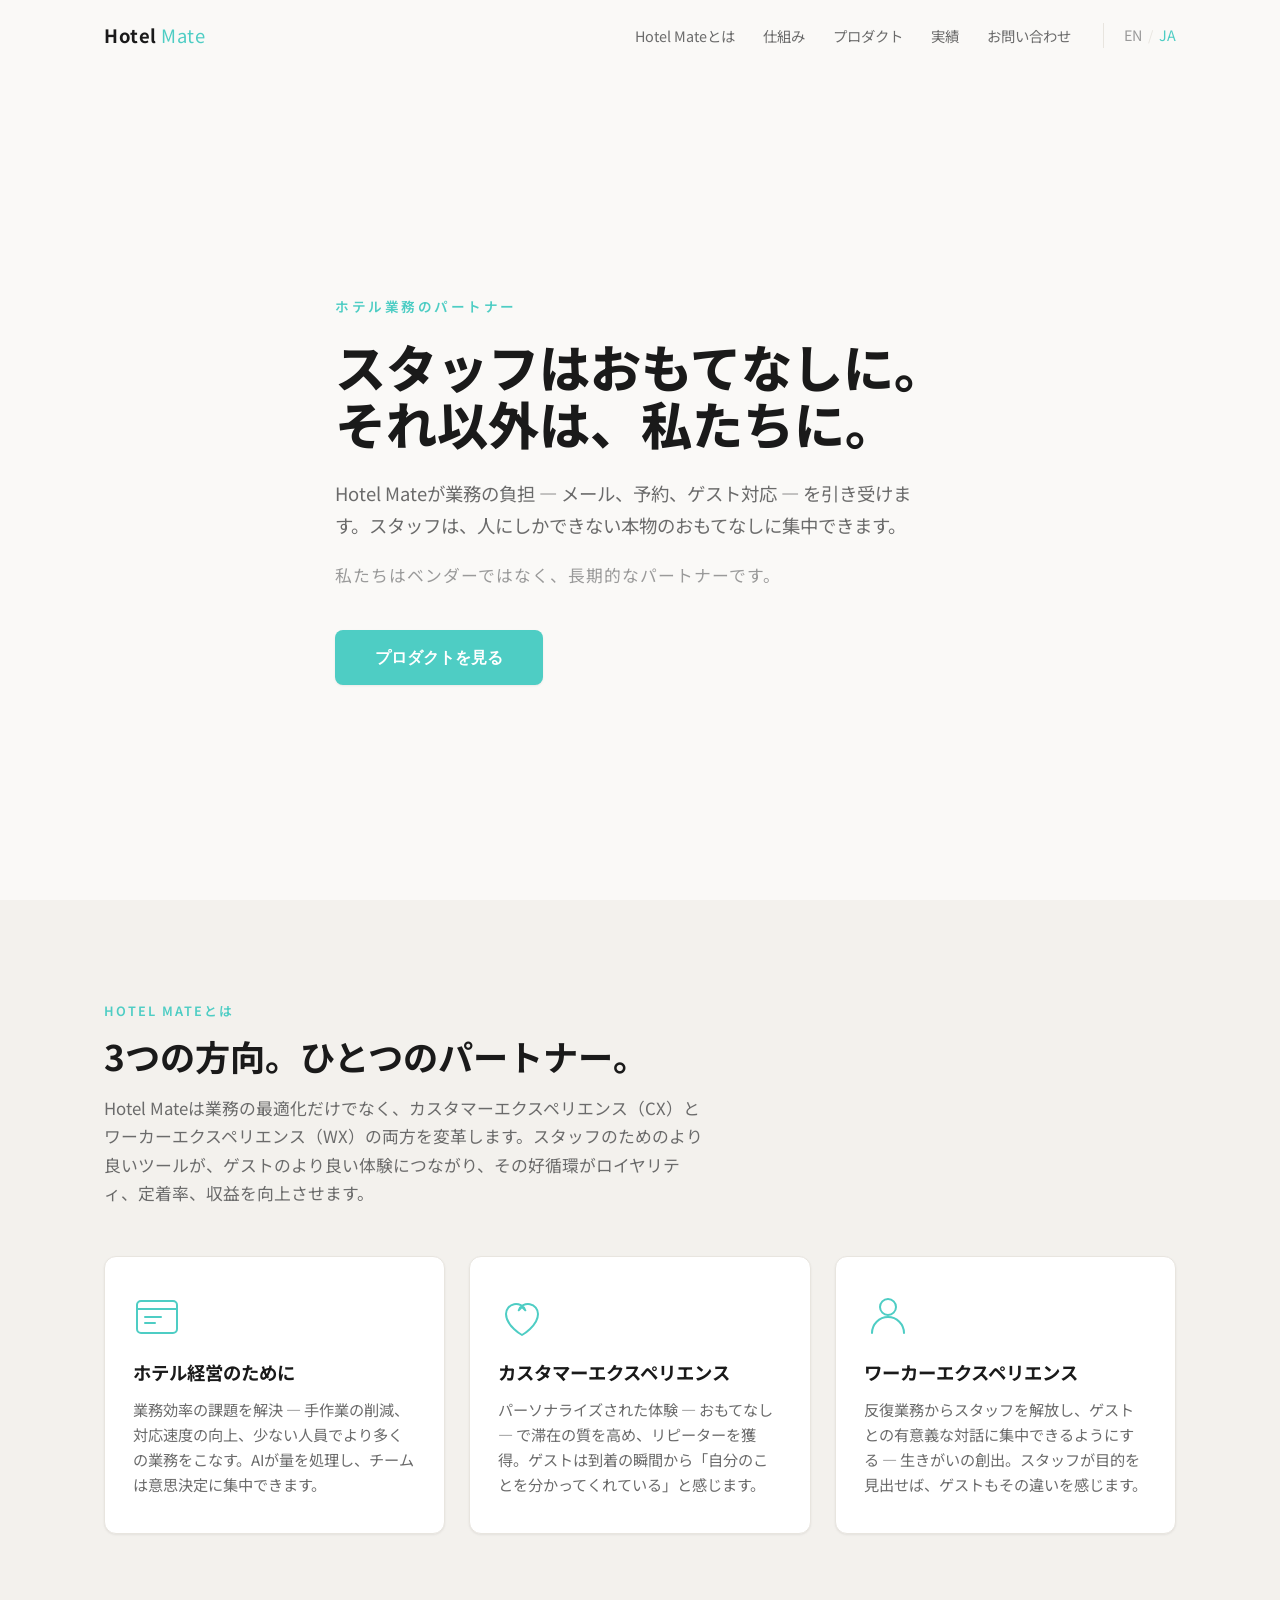
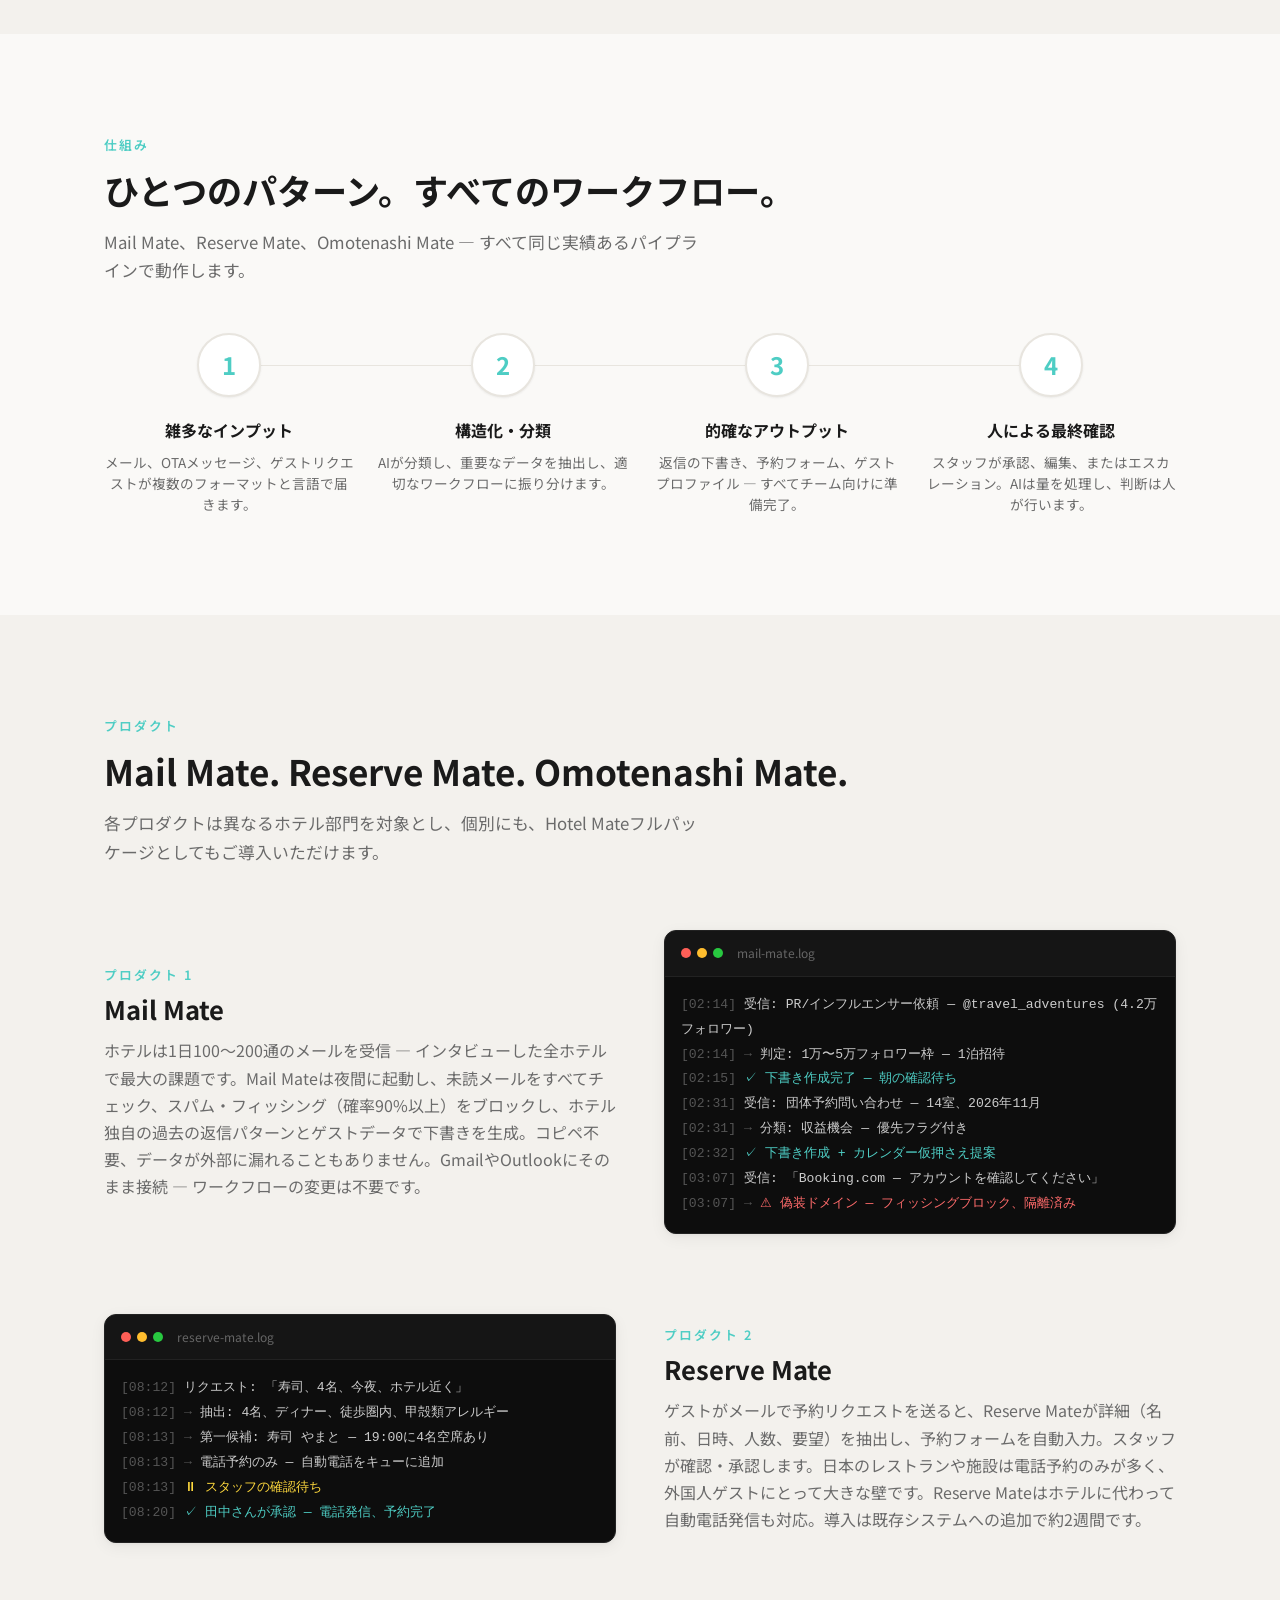
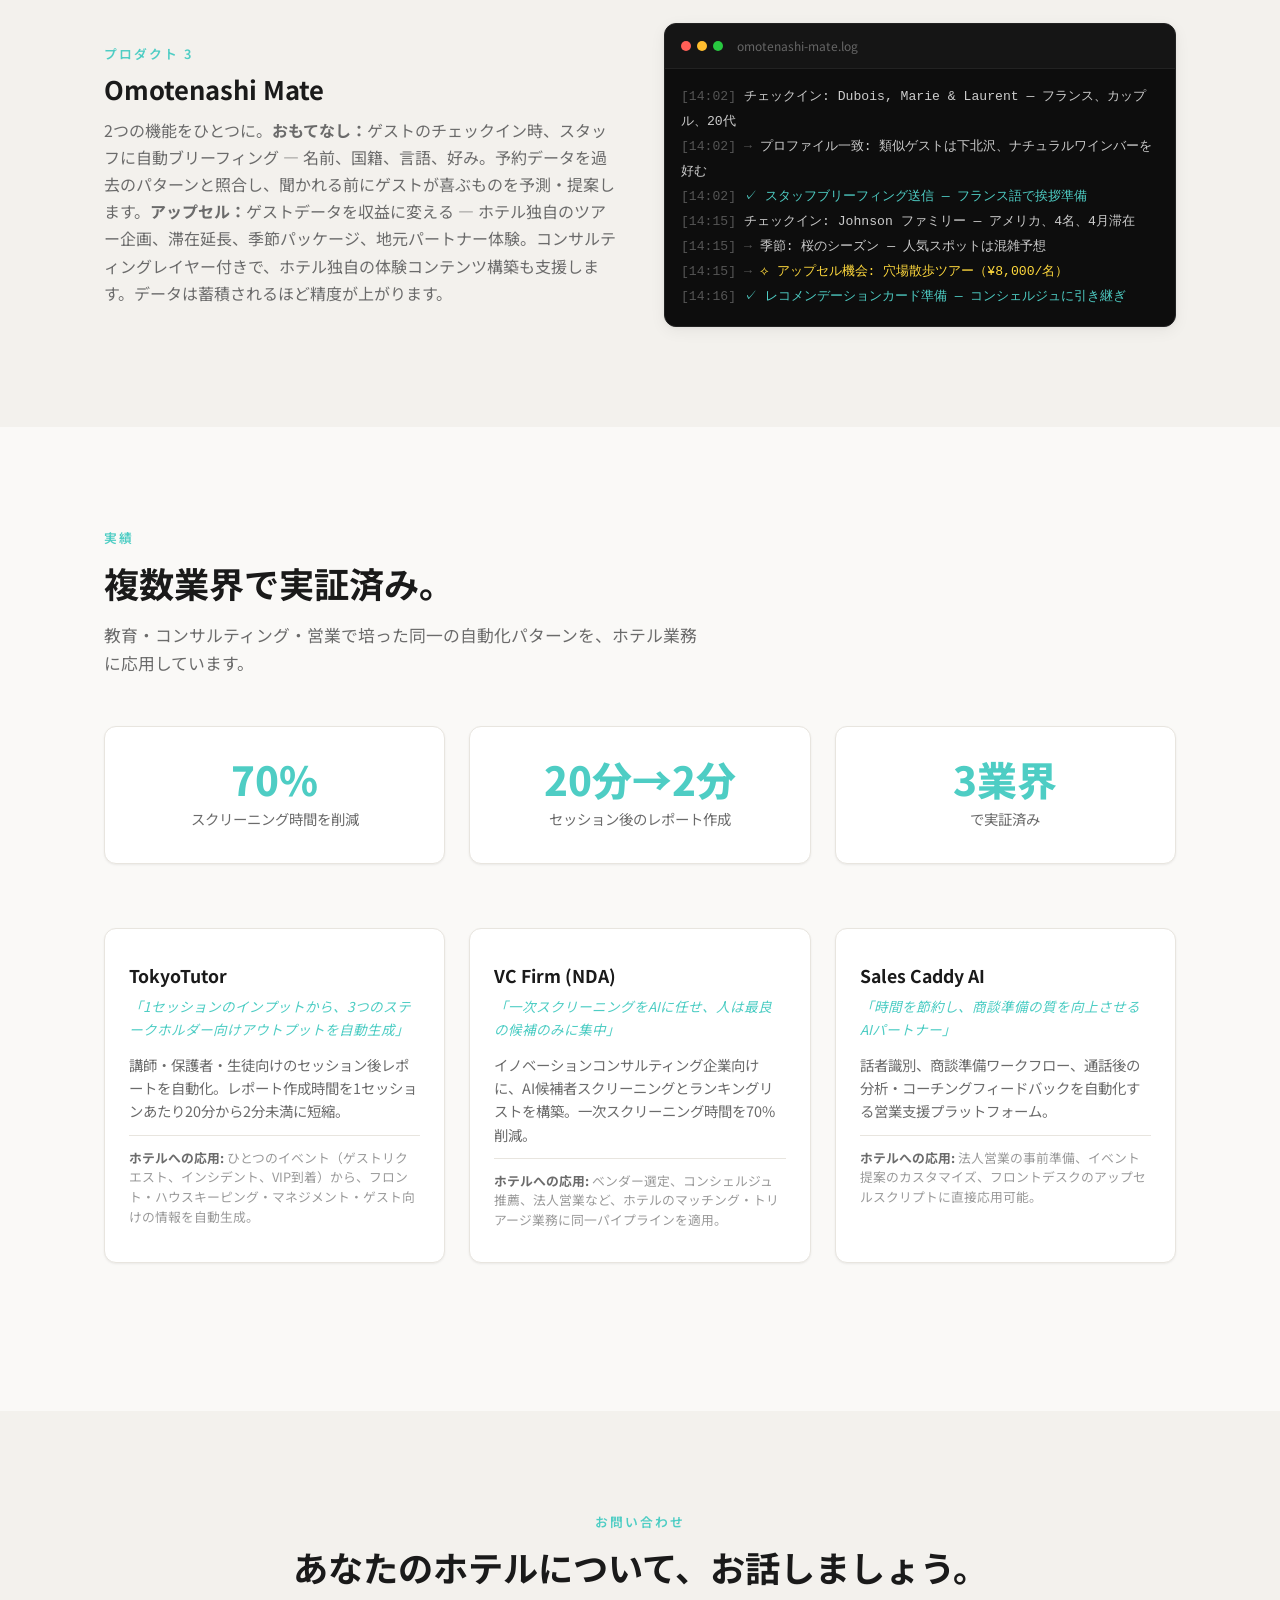
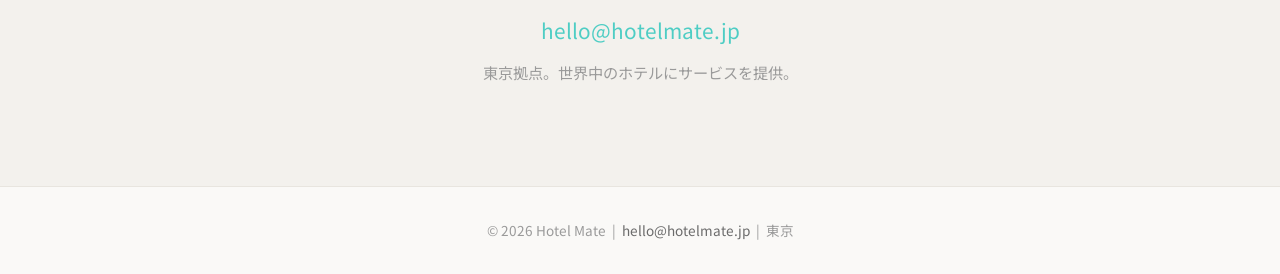
==== commit 8067cd6e: "Restore original hero headline Co-Authored-By: Claude Opus 4.6 <noreply@anthropic.com>" ====
--- a/index.html
+++ b/index.html
@@ -51,7 +51,7 @@
     <div class="container">
       <div class="hero-content">
         <p class="hero-tagline">ホテル業務のパートナー</p>
-        <h1 class="hero-headline">ホテルのことは、<br>私たちに。ゲストのことは、<br>あなたに。</h1>
+        <h1 class="hero-headline">スタッフはおもてなしに。<br>それ以外は、私たちに。</h1>
         <p class="hero-sub">Hotel Mateが業務の負担 — メール、予約、ゲスト対応 — を引き受けます。スタッフは、人にしかできない本物のおもてなしに集中できます。</p>
         <p class="hero-jp">私たちはベンダーではなく、長期的なパートナーです。</p>
         <a href="#products" class="btn">プロダクトを見る</a>
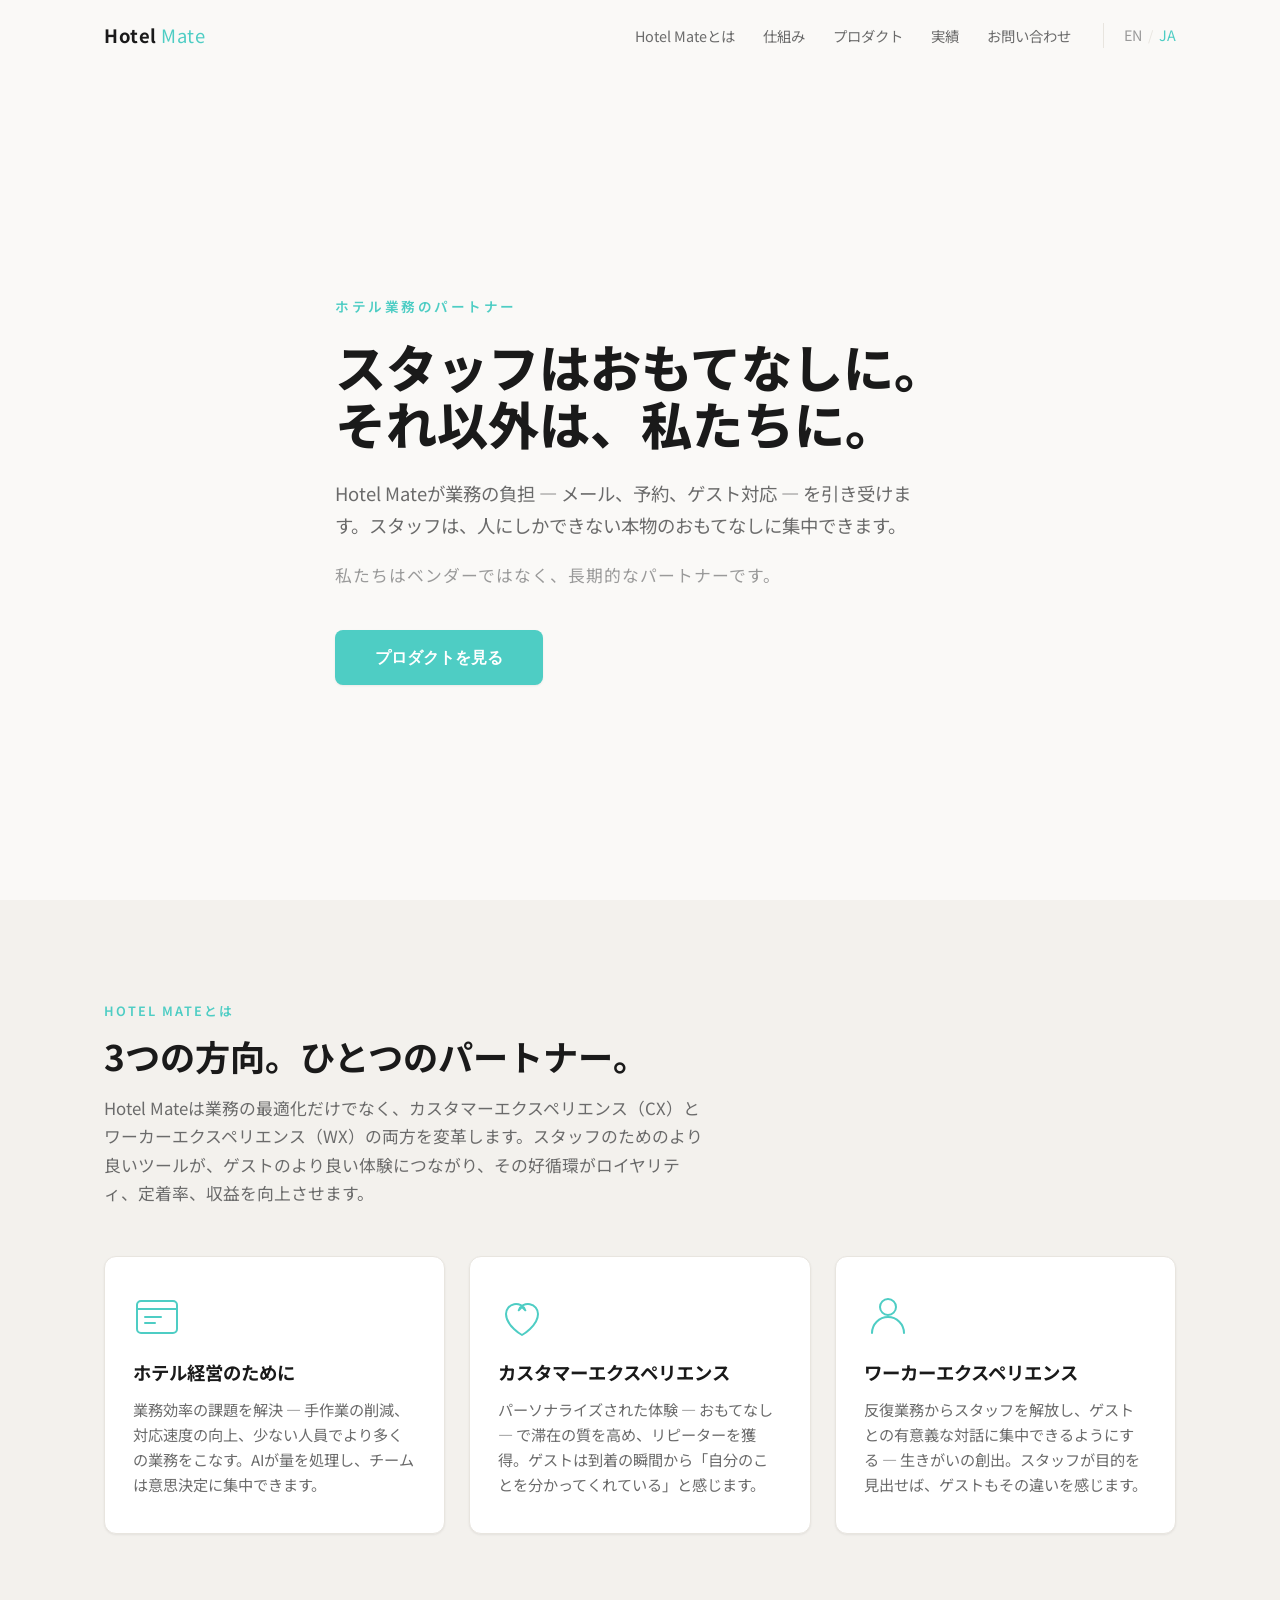
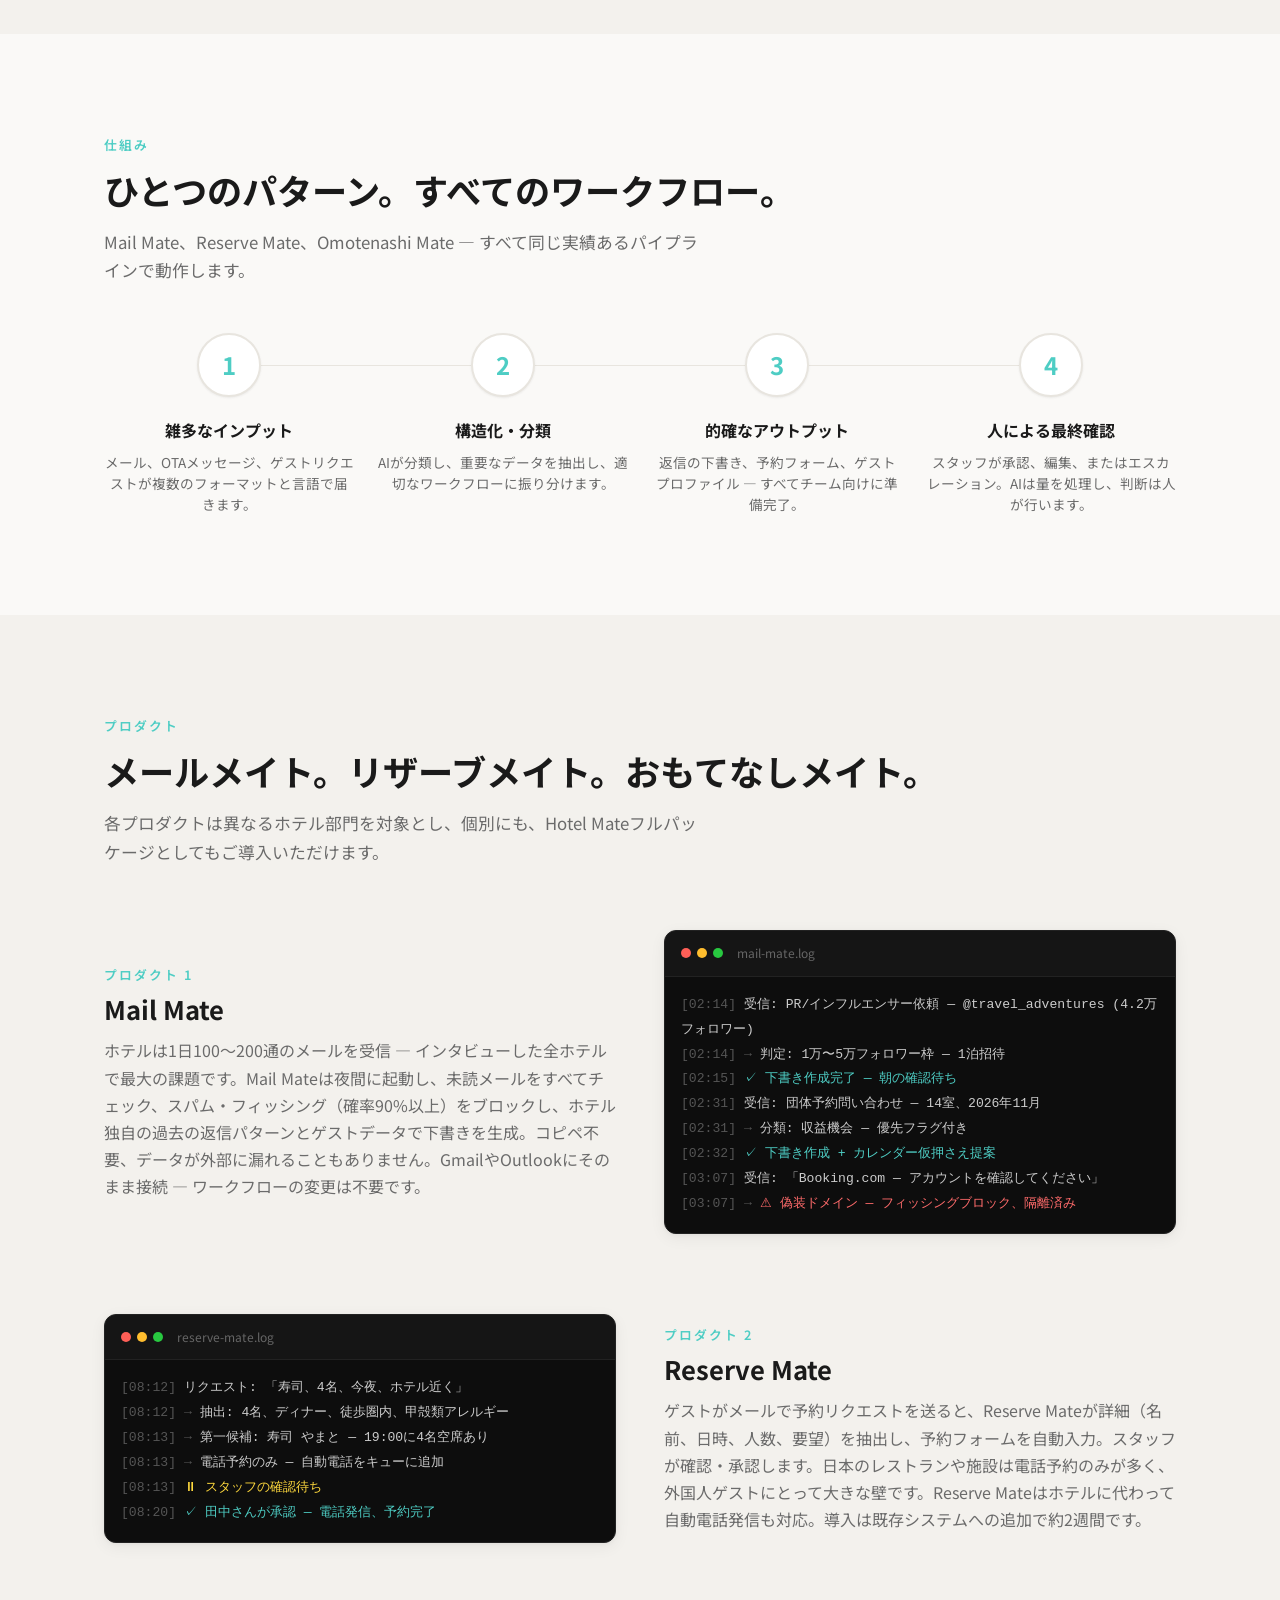
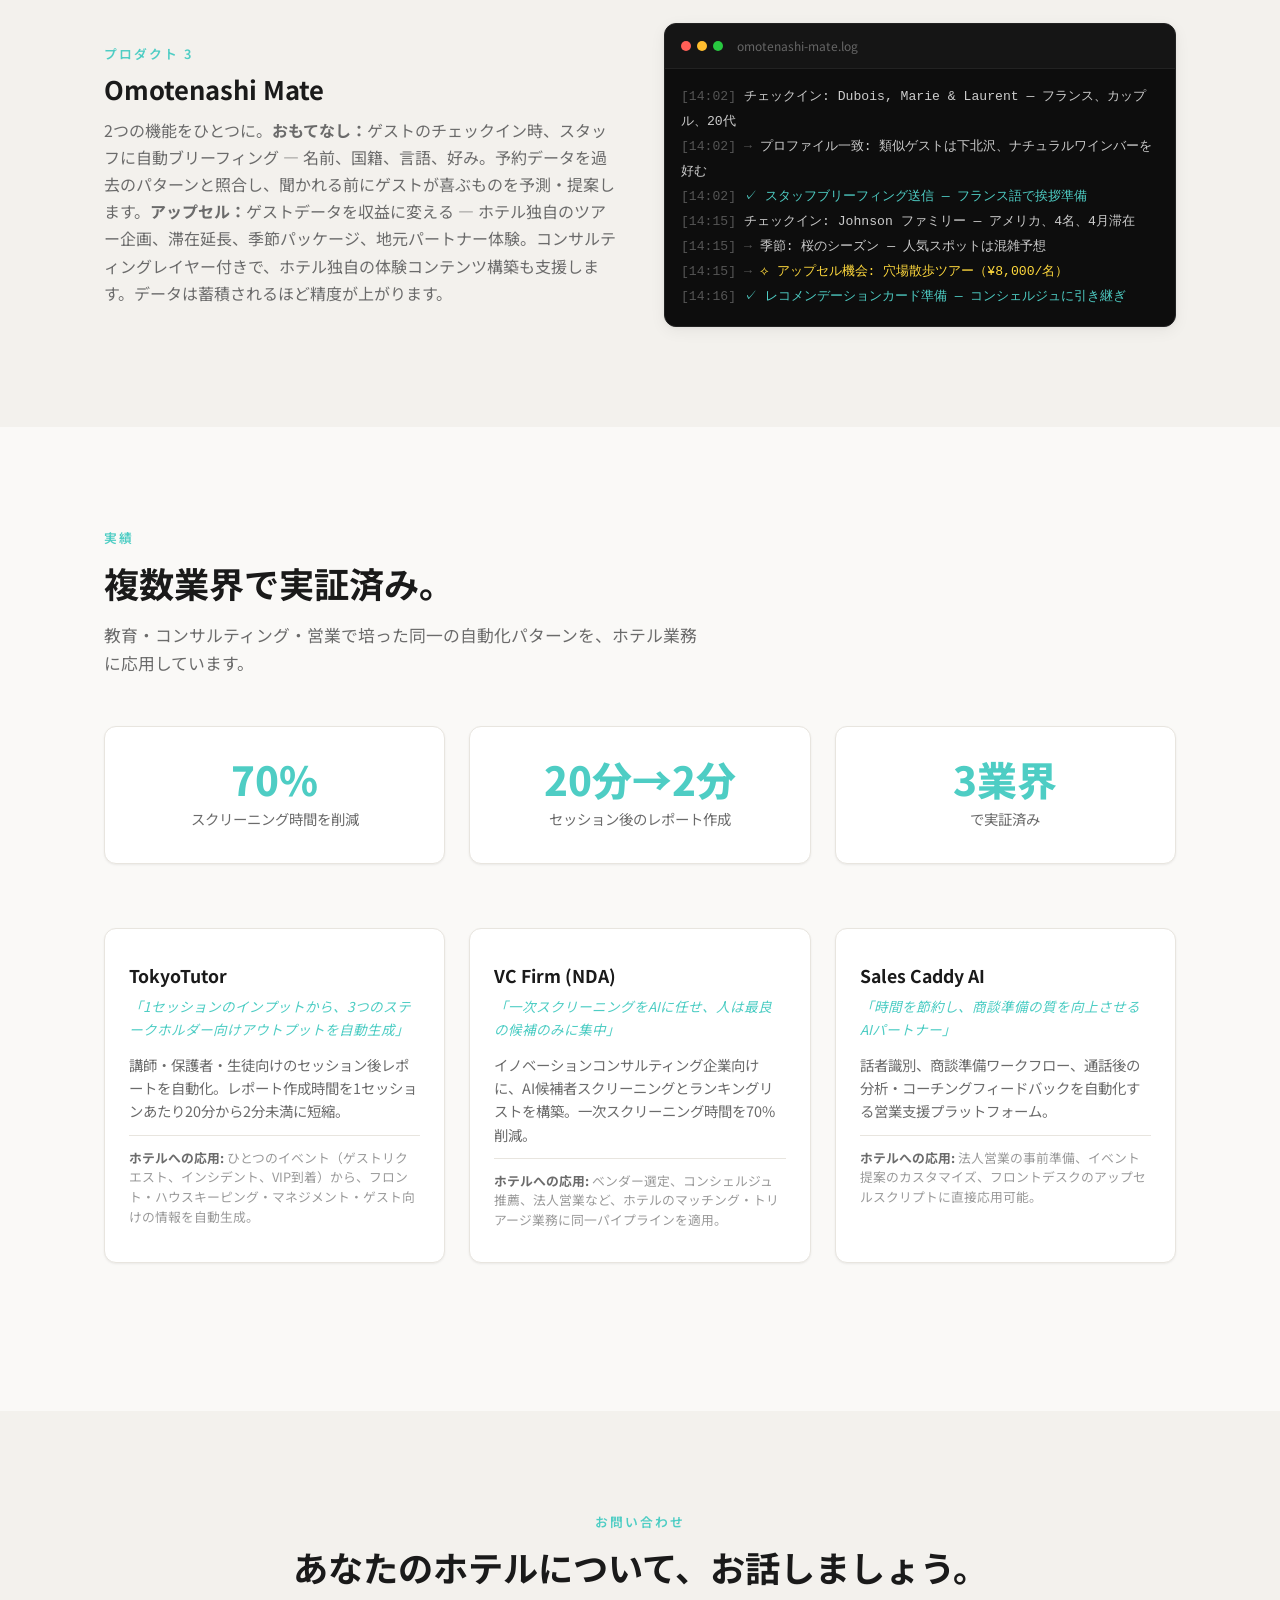
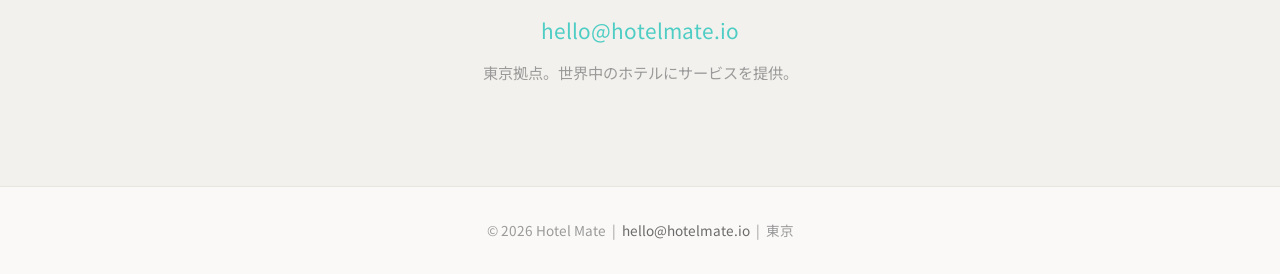
==== commit f6f70ff1: "Migrate domain to hotelmate.io and update email/product names - CNAME: yokosodesk.com → hotelmate.io" ====
--- a/index.html
+++ b/index.html
@@ -10,12 +10,12 @@
   <meta property="og:title" content="Hotel Mate — ホテル業務を、私たちにお任せください">
   <meta property="og:description" content="Mail Mate、Reserve Mate、Omotenashi Mate — メール・予約・ゲスト体験の3つのプロダクトで、スタッフがおもてなしに集中できる環境を実現。">
   <meta property="og:type" content="website">
-  <meta property="og:url" content="https://yokosodesk.com/">
+  <meta property="og:url" content="https://hotelmate.io/">
   <meta property="og:locale" content="ja_JP">
 
   <!-- Alternate language -->
-  <link rel="alternate" hreflang="en" href="https://yokosodesk.com/en/">
-  <link rel="alternate" hreflang="ja" href="https://yokosodesk.com/">
+  <link rel="alternate" hreflang="en" href="https://hotelmate.io/en/">
+  <link rel="alternate" hreflang="ja" href="https://hotelmate.io/">
 
   <!-- Fonts -->
   <link rel="preconnect" href="https://fonts.googleapis.com">
@@ -137,7 +137,7 @@
   <section class="section section-alt" id="products">
     <div class="container">
       <p class="section-label">プロダクト</p>
-      <h2 class="section-heading">Mail Mate. Reserve Mate. Omotenashi Mate.</h2>
+      <h2 class="section-heading">メールメイト。リザーブメイト。おもてなしメイト。</h2>
       <p class="section-sub" style="margin-bottom: 64px;">各プロダクトは異なるホテル部門を対象とし、個別にも、Hotel Mateフルパッケージとしてもご導入いただけます。</p>
 
       <!-- Product 1: Mail Mate -->
@@ -282,7 +282,7 @@
     <div class="container">
       <p class="section-label">お問い合わせ</p>
       <h2 class="section-heading">あなたのホテルについて、お話しましょう。</h2>
-      <a href="mailto:hello@hotelmate.jp" class="contact-email">hello@hotelmate.jp</a>
+      <a href="mailto:hello@hotelmate.io" class="contact-email">hello@hotelmate.io</a>
       <p class="contact-location">東京拠点。世界中のホテルにサービスを提供。</p>
     </div>
   </section>
@@ -290,7 +290,7 @@
   <!-- ========== FOOTER ========== -->
   <footer class="footer">
     <div class="container">
-      &copy; 2026 Hotel Mate &nbsp;|&nbsp; <a href="mailto:hello@hotelmate.jp">hello@hotelmate.jp</a> &nbsp;|&nbsp; 東京
+      &copy; 2026 Hotel Mate &nbsp;|&nbsp; <a href="mailto:hello@hotelmate.io">hello@hotelmate.io</a> &nbsp;|&nbsp; 東京
     </div>
   </footer>
 
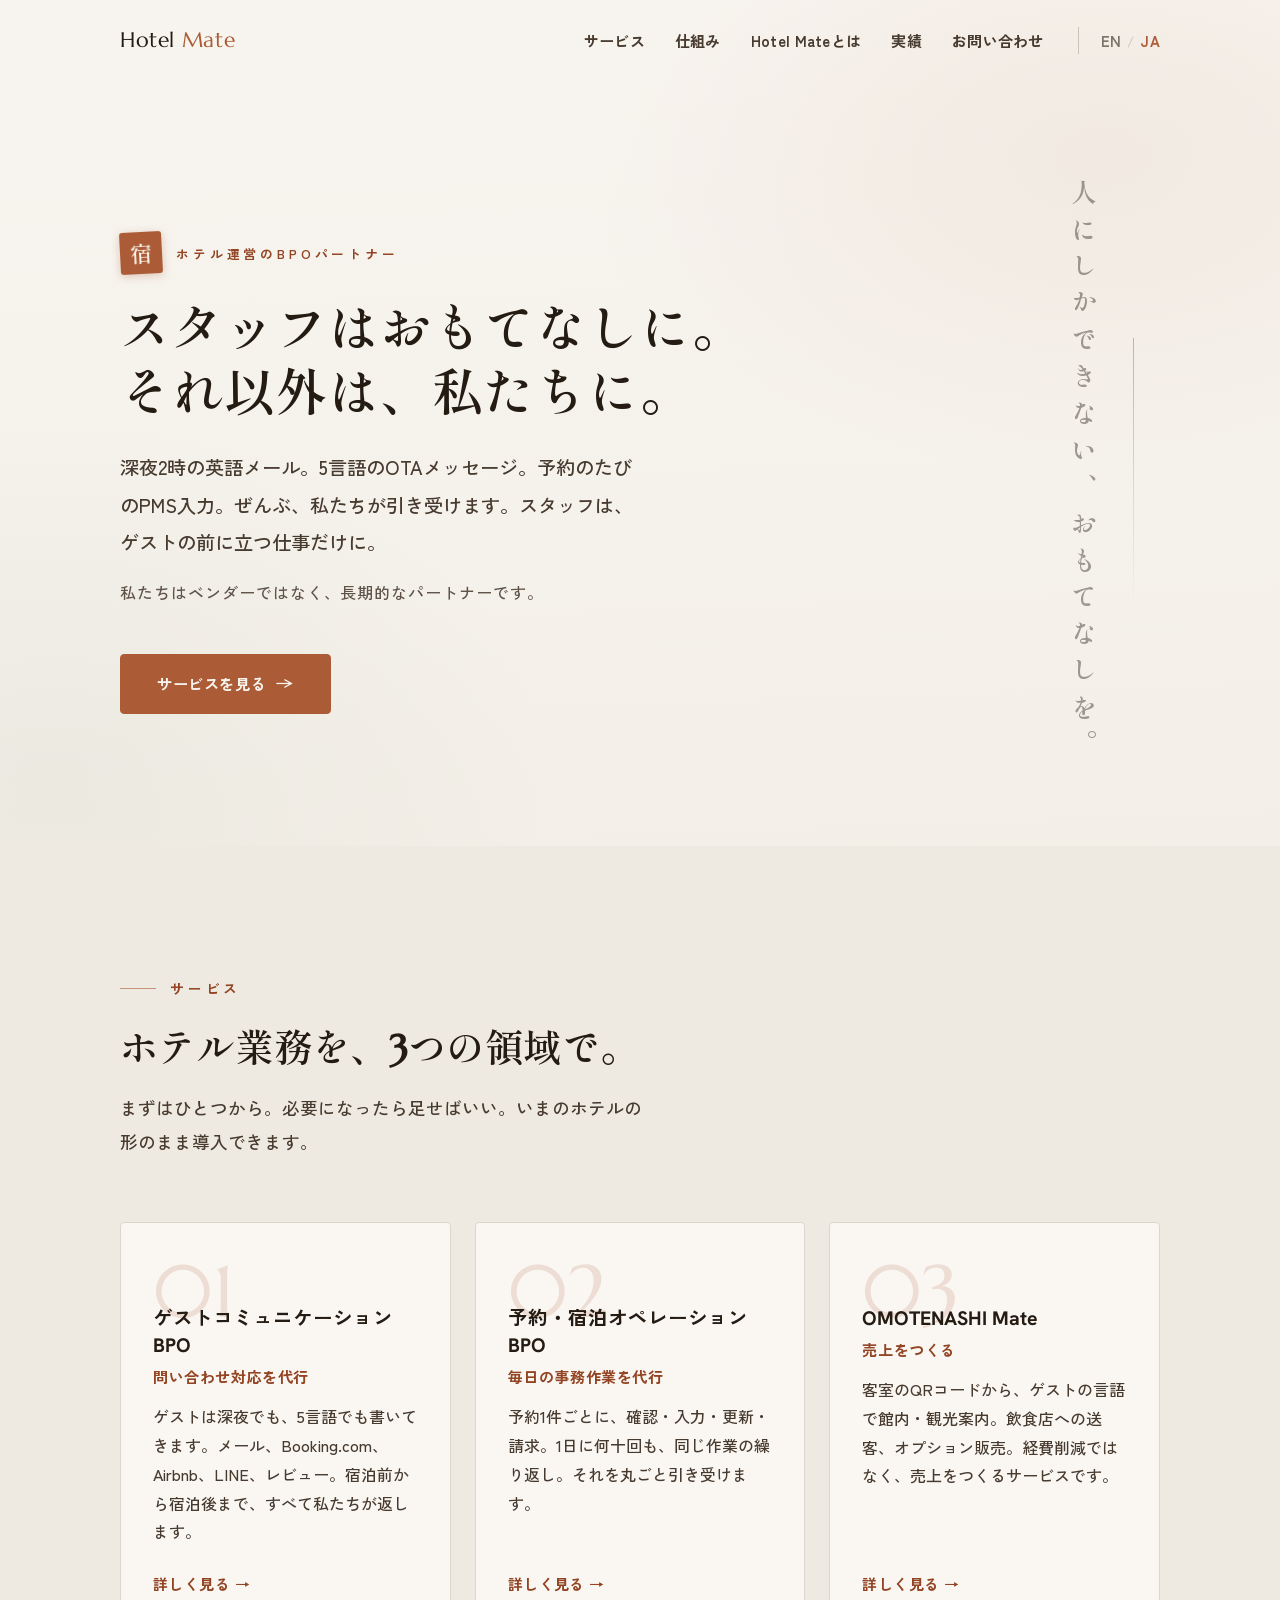
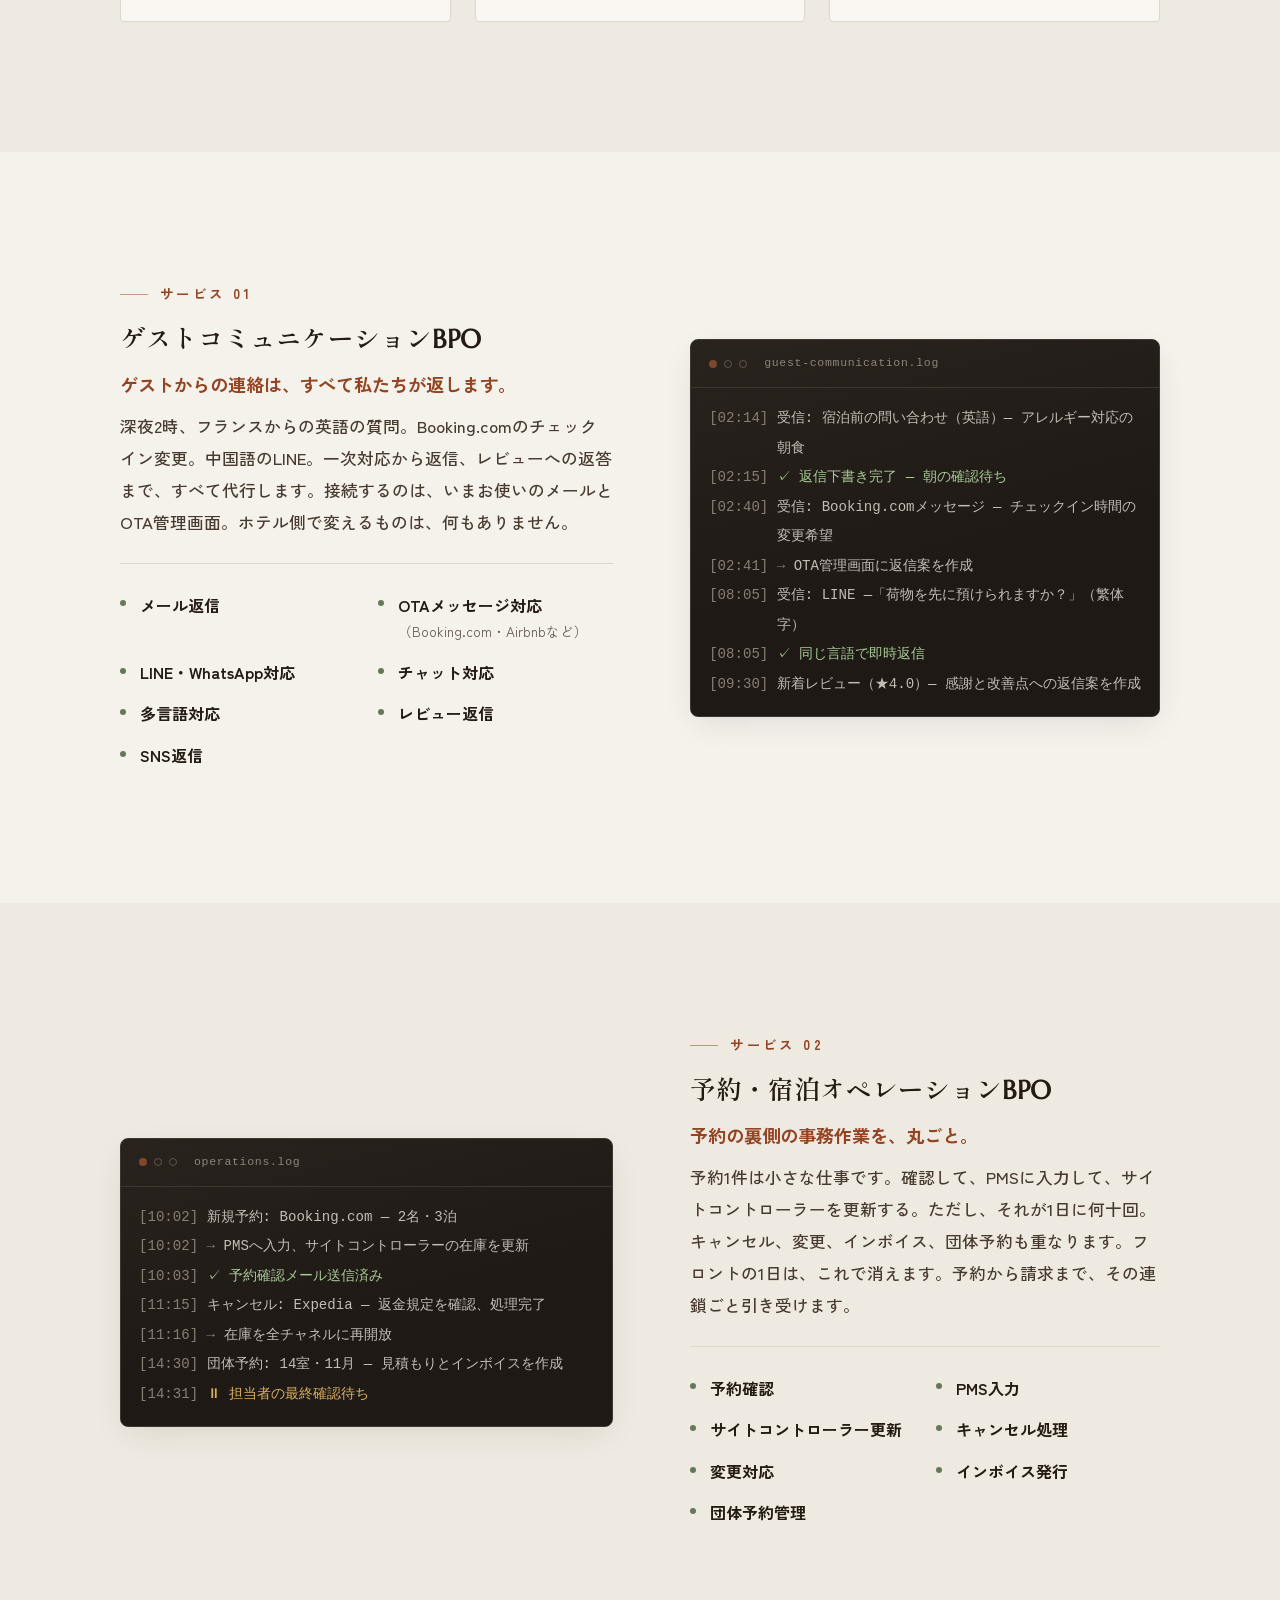
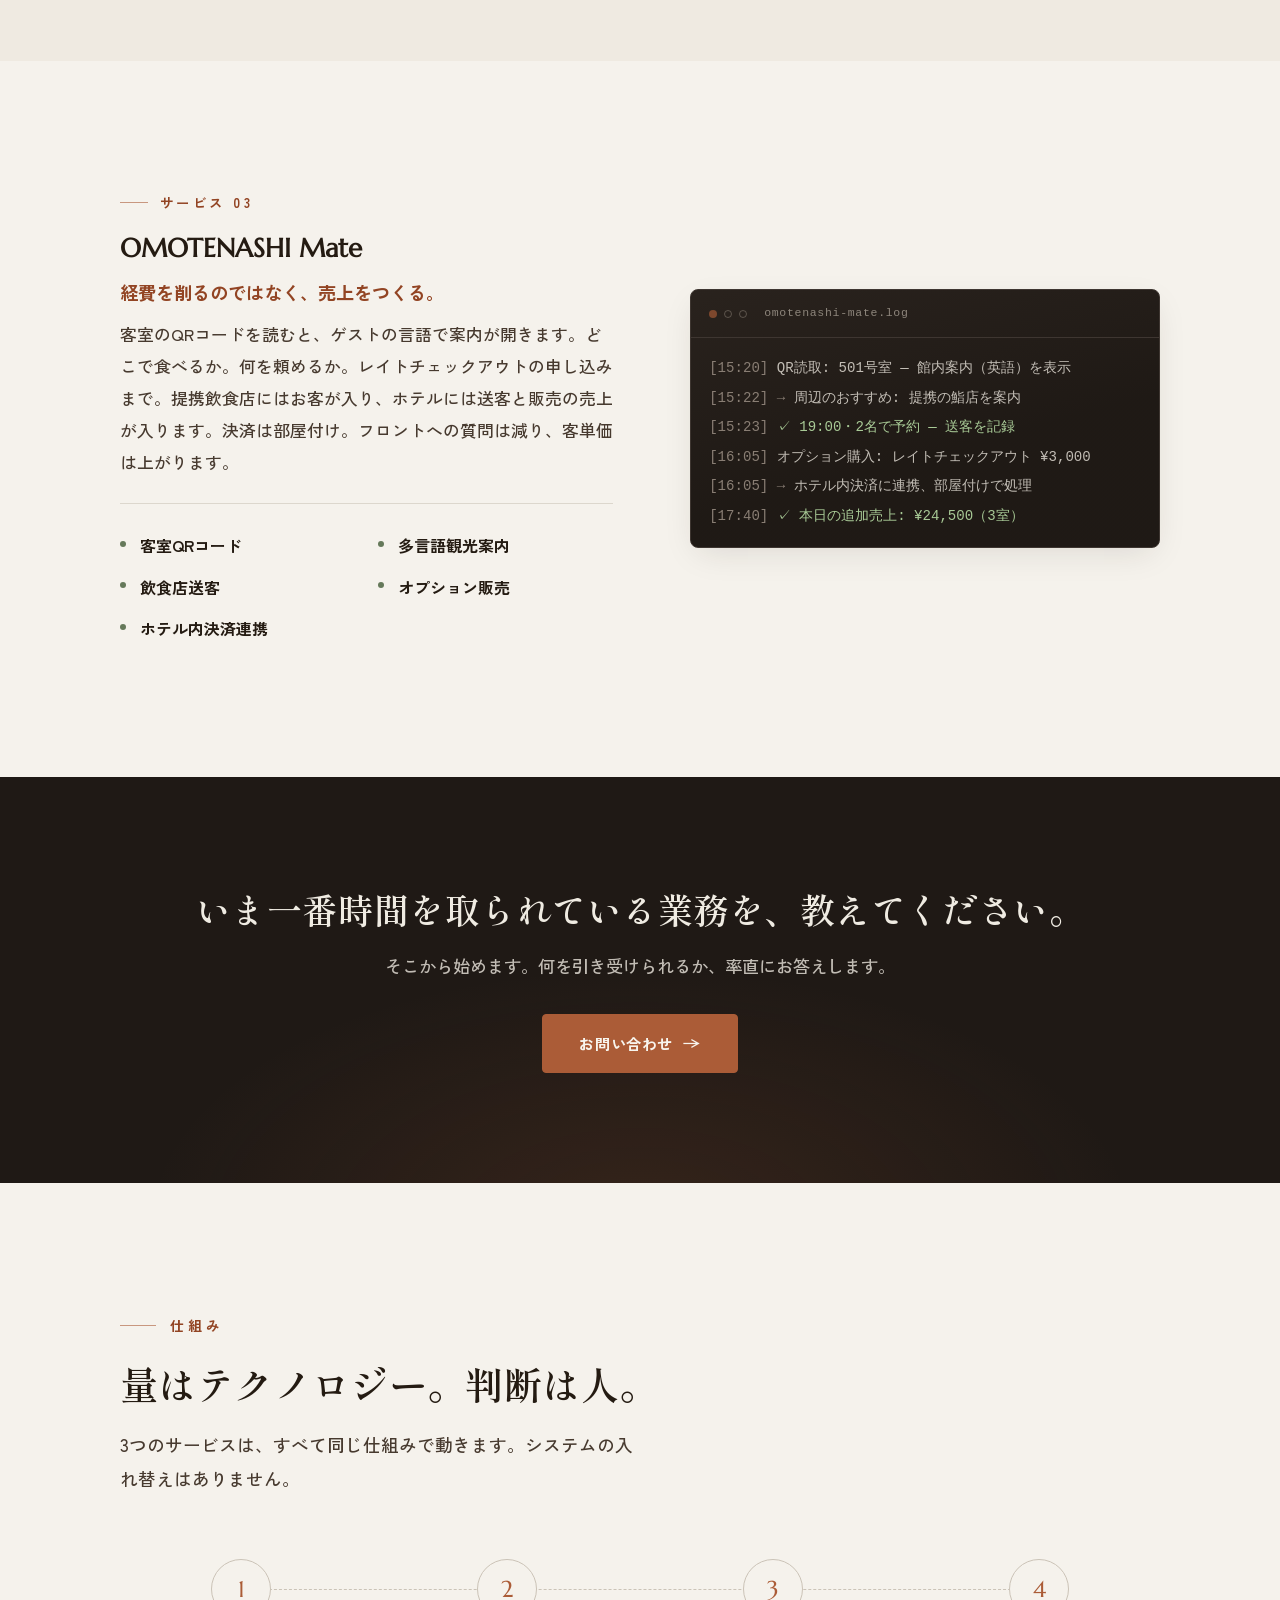
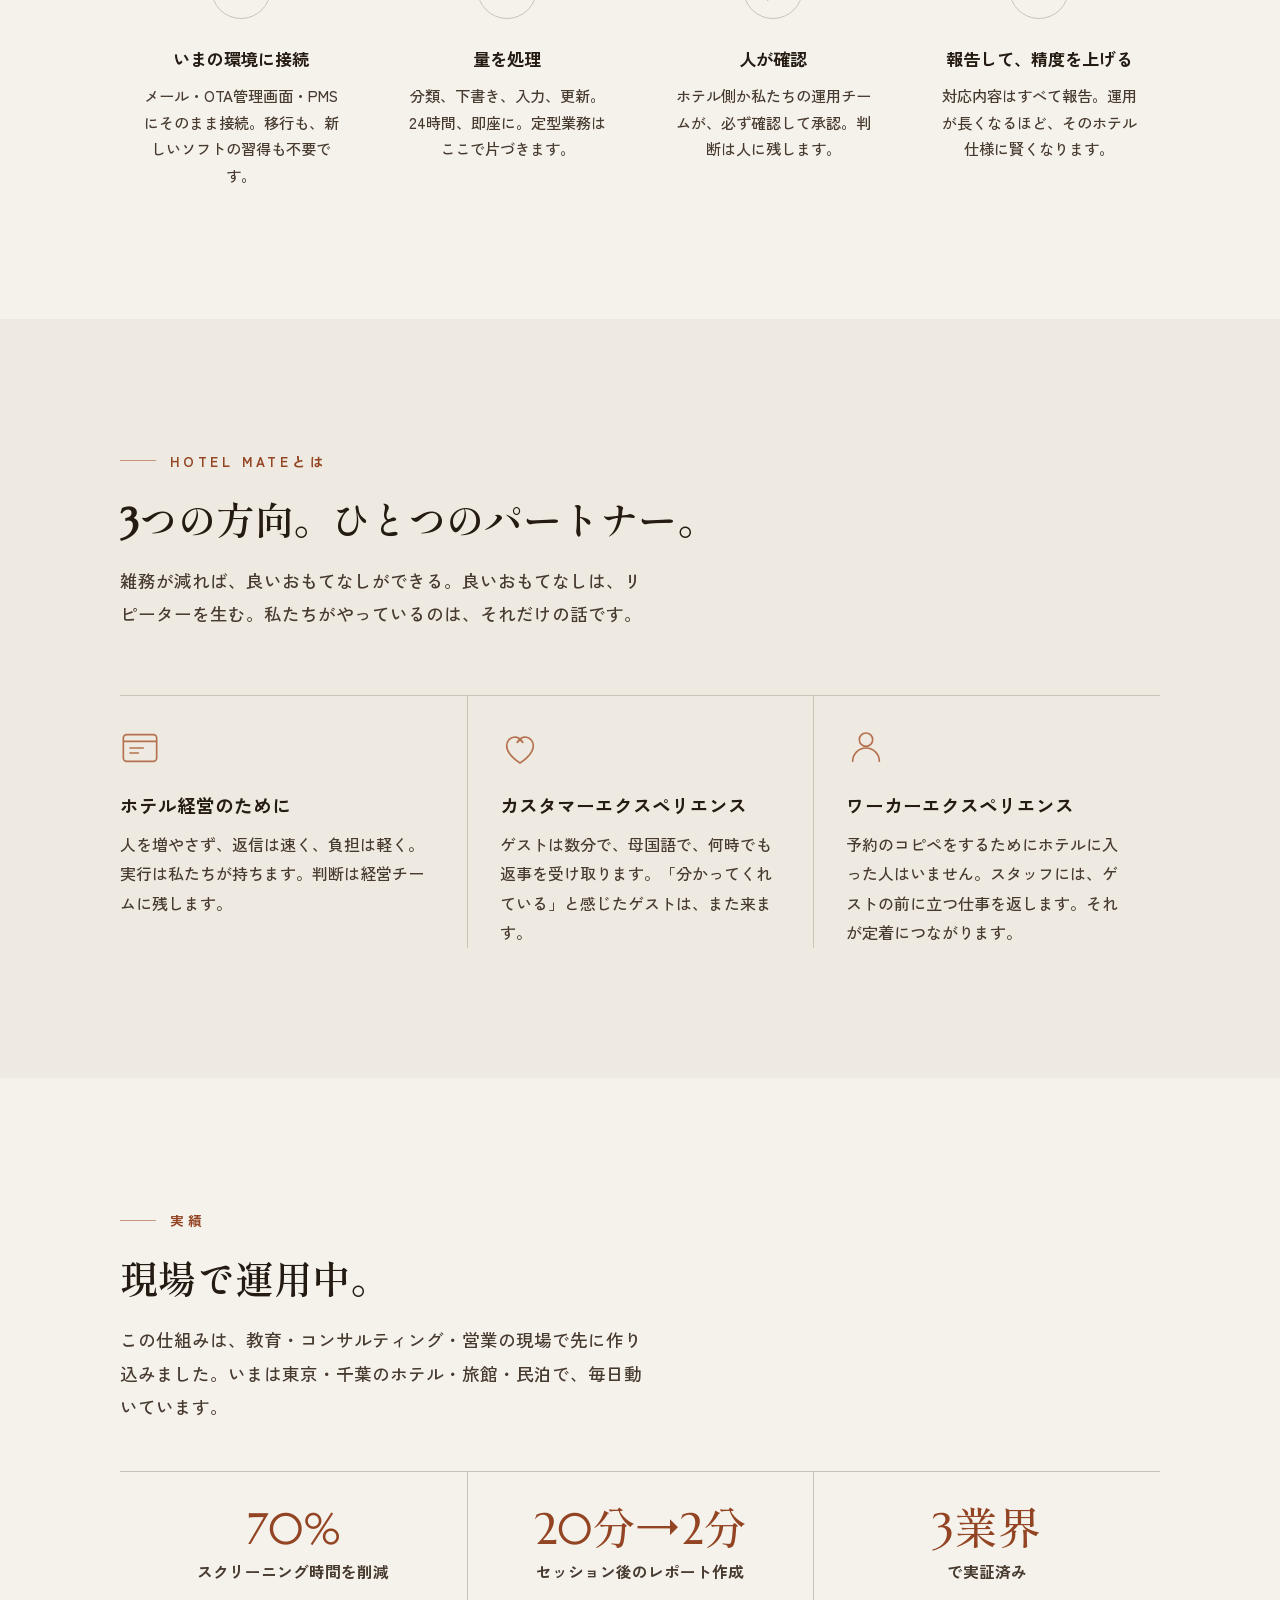
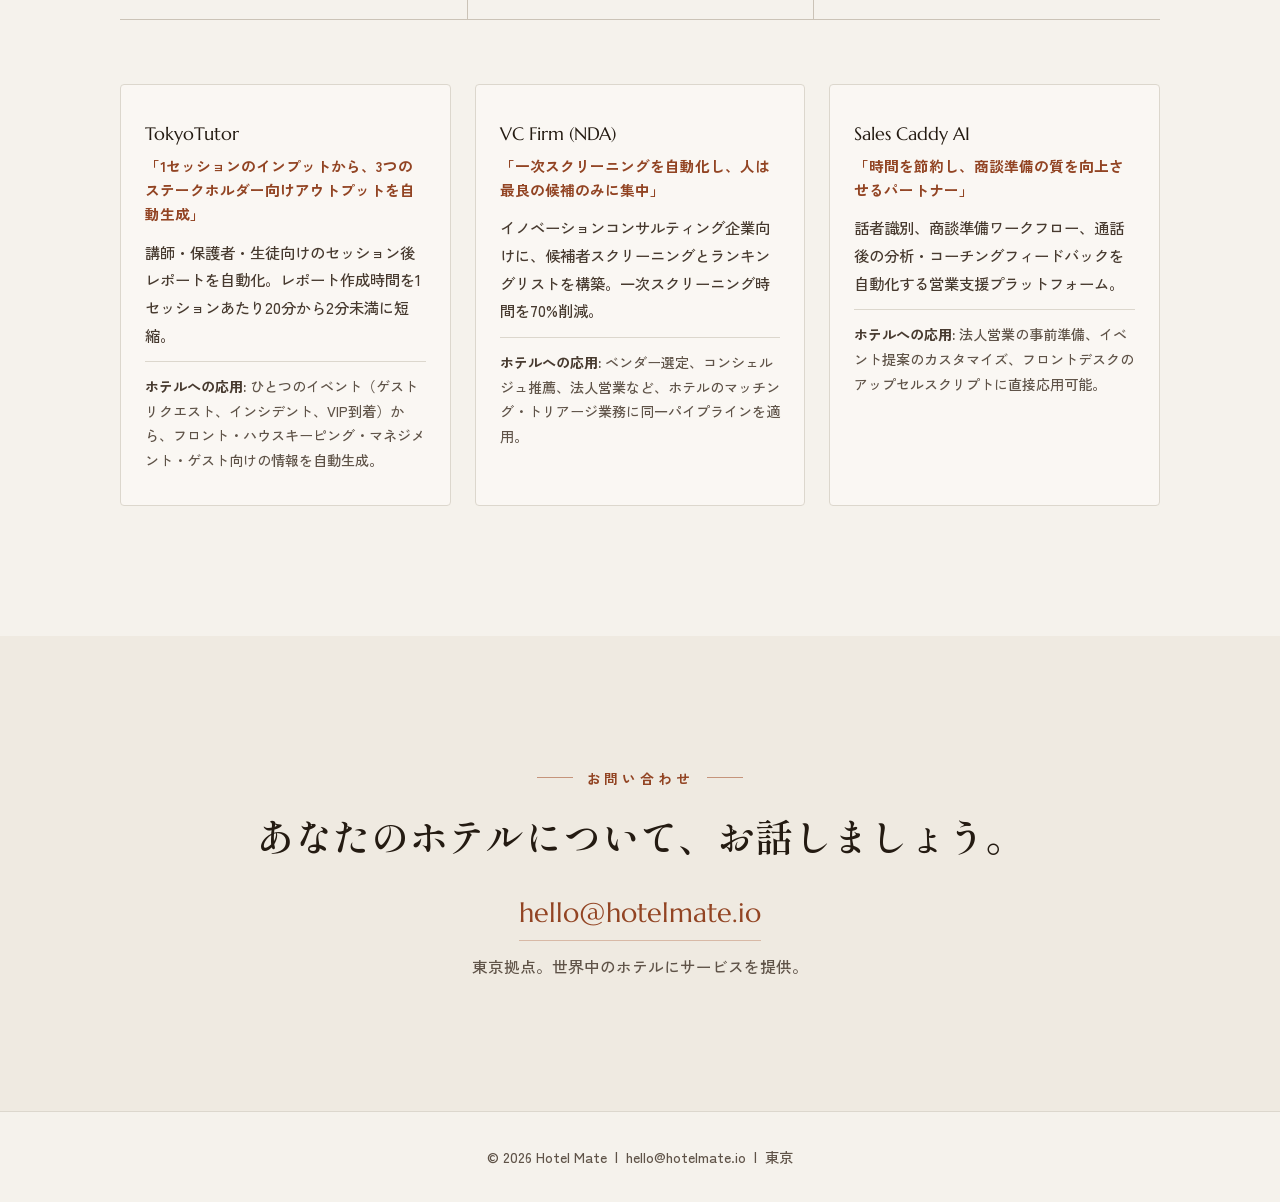
==== commit a34eb201: "Rework site around 3 BPO service lines with Warm Minimalism redesign - Restructure to Guest Communic" ====
--- a/index.html
+++ b/index.html
@@ -3,12 +3,12 @@
 <head>
   <meta charset="UTF-8">
   <meta name="viewport" content="width=device-width, initial-scale=1.0">
-  <title>Hotel Mate — ホテル業務を、私たちにお任せください</title>
-  <meta name="description" content="Hotel Mateは、ホテルの業務効率・カスタマーエクスペリエンス・ワーカーエクスペリエンスを変革。Mail Mate（メール）、Reserve Mate（予約）、Omotenashi Mate（ゲスト体験）の3つのプロダクトで、スタッフがおもてなしに集中できる環境を実現。">
+  <title>Hotel Mate — ホテル運営のBPOパートナー</title>
+  <meta name="description" content="Hotel Mateは、ゲストコミュニケーションBPO・予約・宿泊オペレーションBPO・OMOTENASHI Mateの3つのサービスで、ホテルの間接業務を代行し、売上向上まで支援します。スタッフはおもてなしに集中できます。">
 
   <!-- Open Graph -->
-  <meta property="og:title" content="Hotel Mate — ホテル業務を、私たちにお任せください">
-  <meta property="og:description" content="Mail Mate、Reserve Mate、Omotenashi Mate — メール・予約・ゲスト体験の3つのプロダクトで、スタッフがおもてなしに集中できる環境を実現。">
+  <meta property="og:title" content="Hotel Mate — ホテル運営のBPOパートナー">
+  <meta property="og:description" content="ゲストコミュニケーションBPO、予約・宿泊オペレーションBPO、OMOTENASHI Mate — 3つのサービスでホテル業務を代行し、売上も作ります。">
   <meta property="og:type" content="website">
   <meta property="og:url" content="https://hotelmate.io/">
   <meta property="og:locale" content="ja_JP">
@@ -20,7 +20,7 @@
   <!-- Fonts -->
   <link rel="preconnect" href="https://fonts.googleapis.com">
   <link rel="preconnect" href="https://fonts.gstatic.com" crossorigin>
-  <link href="https://fonts.googleapis.com/css2?family=Inter:wght@400;600;700;800&family=Noto+Sans+JP:wght@400;700&display=swap" rel="stylesheet">
+  <link href="https://fonts.googleapis.com/css2?family=Marcellus&family=Shippori+Mincho:wght@500;600&family=Hanken+Grotesk:wght@400;500;600;700&family=Zen+Kaku+Gothic+New:wght@400;500;700&display=swap" rel="stylesheet">
 
   <link rel="stylesheet" href="css/styles.css">
 </head>
@@ -31,12 +31,12 @@
     <div class="container">
       <a href="#" class="nav-logo">Hotel <span>Mate</span></a>
       <ul class="nav-links">
+        <li><a href="#services">サービス</a></li>
+        <li><a href="#how-it-works">仕組み</a></li>
         <li><a href="#why-hotel-mate">Hotel Mateとは</a></li>
-        <li><a href="#how-it-works">仕組み</a></li>
-        <li><a href="#products">プロダクト</a></li>
         <li><a href="#results">実績</a></li>
         <li><a href="#contact">お問い合わせ</a></li>
-        <li class="lang-switch"><a href="en/index.html">EN</a><span class="sep">/</span><a href="index.html" class="active">JA</a></li>
+        <li class="lang-switch"><a href="en/index.html">EN</a><span class="sep">/</span><a href="ja/index.html" class="active">JA</a></li>
       </ul>
       <button class="nav-hamburger" aria-label="メニューを開く">
         <span></span>
@@ -50,11 +50,213 @@
   <section class="hero" id="hero">
     <div class="container">
       <div class="hero-content">
-        <p class="hero-tagline">ホテル業務のパートナー</p>
+        <p class="hero-tagline"><span class="hero-seal">宿</span>ホテル運営のBPOパートナー</p>
         <h1 class="hero-headline">スタッフはおもてなしに。<br>それ以外は、私たちに。</h1>
-        <p class="hero-sub">Hotel Mateが業務の負担 — メール、予約、ゲスト対応 — を引き受けます。スタッフは、人にしかできない本物のおもてなしに集中できます。</p>
+        <p class="hero-sub">深夜2時の英語メール。5言語のOTAメッセージ。予約のたびのPMS入力。ぜんぶ、私たちが引き受けます。スタッフは、ゲストの前に立つ仕事だけに。</p>
         <p class="hero-jp">私たちはベンダーではなく、長期的なパートナーです。</p>
-        <a href="#products" class="btn">プロダクトを見る</a>
+        <a href="#services" class="btn">サービスを見る</a>
+      </div>
+      <div class="hero-side" aria-hidden="true">
+        <span class="hero-vertical">人にしかできない、おもてなしを。</span>
+      </div>
+    </div>
+  </section>
+
+  <!-- ========== SERVICE LINEUP ========== -->
+  <section class="section section-alt" id="services">
+    <div class="container">
+      <p class="section-label">サービス</p>
+      <h2 class="section-heading">ホテル業務を、3つの領域で。</h2>
+      <p class="section-sub">まずはひとつから。必要になったら足せばいい。いまのホテルの形のまま導入できます。</p>
+
+      <div class="service-cards">
+        <a href="#guest-communication" class="service-card">
+          <div class="service-card-number">01</div>
+          <h3 class="service-card-title">ゲストコミュニケーションBPO</h3>
+          <p class="service-card-tagline">問い合わせ対応を代行</p>
+          <p class="service-card-text">ゲストは深夜でも、5言語でも書いてきます。メール、Booking.com、Airbnb、LINE、レビュー。宿泊前から宿泊後まで、すべて私たちが返します。</p>
+          <span class="service-card-link">詳しく見る →</span>
+        </a>
+
+        <a href="#operations" class="service-card">
+          <div class="service-card-number">02</div>
+          <h3 class="service-card-title">予約・宿泊オペレーションBPO</h3>
+          <p class="service-card-tagline">毎日の事務作業を代行</p>
+          <p class="service-card-text">予約1件ごとに、確認・入力・更新・請求。1日に何十回も、同じ作業の繰り返し。それを丸ごと引き受けます。</p>
+          <span class="service-card-link">詳しく見る →</span>
+        </a>
+
+        <a href="#omotenashi" class="service-card">
+          <div class="service-card-number">03</div>
+          <h3 class="service-card-title">OMOTENASHI Mate</h3>
+          <p class="service-card-tagline">売上をつくる</p>
+          <p class="service-card-text">客室のQRコードから、ゲストの言語で館内・観光案内。飲食店への送客、オプション販売。経費削減ではなく、売上をつくるサービスです。</p>
+          <span class="service-card-link">詳しく見る →</span>
+        </a>
+      </div>
+    </div>
+  </section>
+
+  <!-- ========== SERVICE 01: GUEST COMMUNICATION BPO ========== -->
+  <section class="section" id="guest-communication">
+    <div class="container">
+      <div class="product">
+        <div class="product-info">
+          <p class="product-label">サービス 01</p>
+          <h3 class="product-title">ゲストコミュニケーションBPO</h3>
+          <p class="product-lead">ゲストからの連絡は、すべて私たちが返します。</p>
+          <p class="product-text">深夜2時、フランスからの英語の質問。Booking.comのチェックイン変更。中国語のLINE。一次対応から返信、レビューへの返答まで、すべて代行します。接続するのは、いまお使いのメールとOTA管理画面。ホテル側で変えるものは、何もありません。</p>
+          <div class="features-list">
+            <div class="feature-item">メール返信</div>
+            <div class="feature-item">OTAメッセージ対応 <small>（Booking.com・Airbnbなど）</small></div>
+            <div class="feature-item">LINE・WhatsApp対応</div>
+            <div class="feature-item">チャット対応</div>
+            <div class="feature-item">多言語対応</div>
+            <div class="feature-item">レビュー返信</div>
+            <div class="feature-item">SNS返信</div>
+          </div>
+        </div>
+        <div class="product-terminal">
+          <div class="terminal">
+            <div class="terminal-header">
+              <div class="terminal-dot"></div>
+              <div class="terminal-dot"></div>
+              <div class="terminal-dot"></div>
+              <span class="terminal-title">guest-communication.log</span>
+            </div>
+            <div class="terminal-body">
+              <div><span class="t-time">[02:14]</span> <span class="t-action">受信: 宿泊前の問い合わせ（英語）— アレルギー対応の朝食</span></div>
+              <div><span class="t-time">[02:15]</span> <span class="t-success">✓ 返信下書き完了 — 朝の確認待ち</span></div>
+              <div><span class="t-time">[02:40]</span> <span class="t-action">受信: Booking.comメッセージ — チェックイン時間の変更希望</span></div>
+              <div><span class="t-time">[02:41]</span> <span class="t-arrow">→</span> <span class="t-action">OTA管理画面に返信案を作成</span></div>
+              <div><span class="t-time">[08:05]</span> <span class="t-action">受信: LINE —「荷物を先に預けられますか？」（繁体字）</span></div>
+              <div><span class="t-time">[08:05]</span> <span class="t-success">✓ 同じ言語で即時返信</span></div>
+              <div><span class="t-time">[09:30]</span> <span class="t-action">新着レビュー（★4.0）— 感謝と改善点への返信案を作成</span></div>
+            </div>
+          </div>
+        </div>
+      </div>
+    </div>
+  </section>
+
+  <!-- ========== SERVICE 02: RESERVATION & OPERATIONS BPO ========== -->
+  <section class="section section-alt" id="operations">
+    <div class="container">
+      <div class="product reverse">
+        <div class="product-info">
+          <p class="product-label">サービス 02</p>
+          <h3 class="product-title">予約・宿泊オペレーションBPO</h3>
+          <p class="product-lead">予約の裏側の事務作業を、丸ごと。</p>
+          <p class="product-text">予約1件は小さな仕事です。確認して、PMSに入力して、サイトコントローラーを更新する。ただし、それが1日に何十回。キャンセル、変更、インボイス、団体予約も重なります。フロントの1日は、これで消えます。予約から請求まで、その連鎖ごと引き受けます。</p>
+          <div class="features-list">
+            <div class="feature-item">予約確認</div>
+            <div class="feature-item">PMS入力</div>
+            <div class="feature-item">サイトコントローラー更新</div>
+            <div class="feature-item">キャンセル処理</div>
+            <div class="feature-item">変更対応</div>
+            <div class="feature-item">インボイス発行</div>
+            <div class="feature-item">団体予約管理</div>
+          </div>
+        </div>
+        <div class="product-terminal">
+          <div class="terminal">
+            <div class="terminal-header">
+              <div class="terminal-dot"></div>
+              <div class="terminal-dot"></div>
+              <div class="terminal-dot"></div>
+              <span class="terminal-title">operations.log</span>
+            </div>
+            <div class="terminal-body">
+              <div><span class="t-time">[10:02]</span> <span class="t-action">新規予約: Booking.com — 2名・3泊</span></div>
+              <div><span class="t-time">[10:02]</span> <span class="t-arrow">→</span> <span class="t-action">PMSへ入力、サイトコントローラーの在庫を更新</span></div>
+              <div><span class="t-time">[10:03]</span> <span class="t-success">✓ 予約確認メール送信済み</span></div>
+              <div><span class="t-time">[11:15]</span> <span class="t-action">キャンセル: Expedia — 返金規定を確認、処理完了</span></div>
+              <div><span class="t-time">[11:16]</span> <span class="t-arrow">→</span> <span class="t-action">在庫を全チャネルに再開放</span></div>
+              <div><span class="t-time">[14:30]</span> <span class="t-action">団体予約: 14室・11月 — 見積もりとインボイスを作成</span></div>
+              <div><span class="t-time">[14:31]</span> <span class="t-warn">⏸ 担当者の最終確認待ち</span></div>
+            </div>
+          </div>
+        </div>
+      </div>
+    </div>
+  </section>
+
+  <!-- ========== SERVICE 03: OMOTENASHI MATE ========== -->
+  <section class="section" id="omotenashi">
+    <div class="container">
+      <div class="product">
+        <div class="product-info">
+          <p class="product-label">サービス 03</p>
+          <h3 class="product-title">OMOTENASHI Mate</h3>
+          <p class="product-lead">経費を削るのではなく、売上をつくる。</p>
+          <p class="product-text">客室のQRコードを読むと、ゲストの言語で案内が開きます。どこで食べるか。何を頼めるか。レイトチェックアウトの申し込みまで。提携飲食店にはお客が入り、ホテルには送客と販売の売上が入ります。決済は部屋付け。フロントへの質問は減り、客単価は上がります。</p>
+          <div class="features-list">
+            <div class="feature-item">客室QRコード</div>
+            <div class="feature-item">多言語観光案内</div>
+            <div class="feature-item">飲食店送客</div>
+            <div class="feature-item">オプション販売</div>
+            <div class="feature-item">ホテル内決済連携</div>
+          </div>
+        </div>
+        <div class="product-terminal">
+          <div class="terminal">
+            <div class="terminal-header">
+              <div class="terminal-dot"></div>
+              <div class="terminal-dot"></div>
+              <div class="terminal-dot"></div>
+              <span class="terminal-title">omotenashi-mate.log</span>
+            </div>
+            <div class="terminal-body">
+              <div><span class="t-time">[15:20]</span> <span class="t-action">QR読取: 501号室 — 館内案内（英語）を表示</span></div>
+              <div><span class="t-time">[15:22]</span> <span class="t-arrow">→</span> <span class="t-action">周辺のおすすめ: 提携の鮨店を案内</span></div>
+              <div><span class="t-time">[15:23]</span> <span class="t-success">✓ 19:00・2名で予約 — 送客を記録</span></div>
+              <div><span class="t-time">[16:05]</span> <span class="t-action">オプション購入: レイトチェックアウト ¥3,000</span></div>
+              <div><span class="t-time">[16:05]</span> <span class="t-arrow">→</span> <span class="t-action">ホテル内決済に連携、部屋付けで処理</span></div>
+              <div><span class="t-time">[17:40]</span> <span class="t-success">✓ 本日の追加売上: ¥24,500（3室）</span></div>
+            </div>
+          </div>
+        </div>
+      </div>
+    </div>
+  </section>
+
+  <!-- ========== CTA BANNER ========== -->
+  <section class="cta-banner">
+    <div class="container">
+      <h2 class="cta-banner-heading">いま一番時間を取られている業務を、教えてください。</h2>
+      <p class="cta-banner-sub">そこから始めます。何を引き受けられるか、率直にお答えします。</p>
+      <a href="#contact" class="btn">お問い合わせ</a>
+    </div>
+  </section>
+
+  <!-- ========== HOW IT WORKS ========== -->
+  <section class="section" id="how-it-works">
+    <div class="container">
+      <p class="section-label">仕組み</p>
+      <h2 class="section-heading">量はテクノロジー。判断は人。</h2>
+      <p class="section-sub">3つのサービスは、すべて同じ仕組みで動きます。システムの入れ替えはありません。</p>
+
+      <div class="steps">
+        <div class="step">
+          <div class="step-number">1</div>
+          <h3 class="step-title">いまの環境に接続</h3>
+          <p class="step-text">メール・OTA管理画面・PMSにそのまま接続。移行も、新しいソフトの習得も不要です。</p>
+        </div>
+        <div class="step">
+          <div class="step-number">2</div>
+          <h3 class="step-title">量を処理</h3>
+          <p class="step-text">分類、下書き、入力、更新。24時間、即座に。定型業務はここで片づきます。</p>
+        </div>
+        <div class="step">
+          <div class="step-number">3</div>
+          <h3 class="step-title">人が確認</h3>
+          <p class="step-text">ホテル側か私たちの運用チームが、必ず確認して承認。判断は人に残します。</p>
+        </div>
+        <div class="step">
+          <div class="step-number">4</div>
+          <h3 class="step-title">報告して、精度を上げる</h3>
+          <p class="step-text">対応内容はすべて報告。運用が長くなるほど、そのホテル仕様に賢くなります。</p>
+        </div>
       </div>
     </div>
   </section>
@@ -64,7 +266,7 @@
     <div class="container">
       <p class="section-label">Hotel Mateとは</p>
       <h2 class="section-heading">3つの方向。ひとつのパートナー。</h2>
-      <p class="section-sub">Hotel Mateは業務の最適化だけでなく、カスタマーエクスペリエンス（CX）とワーカーエクスペリエンス（WX）の両方を変革します。スタッフのためのより良いツールが、ゲストのより良い体験につながり、その好循環がロイヤリティ、定着率、収益を向上させます。</p>
+      <p class="section-sub">雑務が減れば、良いおもてなしができる。良いおもてなしは、リピーターを生む。私たちがやっているのは、それだけの話です。</p>
 
       <div class="cards-grid">
         <!-- Card 1: Business -->
@@ -76,7 +278,7 @@
             <path d="M12 30h10" stroke="currentColor" stroke-width="2" stroke-linecap="round"/>
           </svg>
           <h3 class="card-title">ホテル経営のために</h3>
-          <p class="card-text">業務効率の課題を解決 — 手作業の削減、対応速度の向上、少ない人員でより多くの業務をこなす。AIが量を処理し、チームは意思決定に集中できます。</p>
+          <p class="card-text">人を増やさず、返信は速く、負担は軽く。実行は私たちが持ちます。判断は経営チームに残します。</p>
         </div>
 
         <!-- Card 2: CX -->
@@ -85,7 +287,7 @@
             <path d="M24 42s-16-9.2-16-21a10 10 0 0119.3-3.7L24 14l-3.3 3.3A10 10 0 0140 21c0 11.8-16 21-16 21z" stroke="currentColor" stroke-width="2" stroke-linejoin="round"/>
           </svg>
           <h3 class="card-title">カスタマーエクスペリエンス</h3>
-          <p class="card-text">パーソナライズされた体験 — おもてなし — で滞在の質を高め、リピーターを獲得。ゲストは到着の瞬間から「自分のことを分かってくれている」と感じます。</p>
+          <p class="card-text">ゲストは数分で、母国語で、何時でも返事を受け取ります。「分かってくれている」と感じたゲストは、また来ます。</p>
         </div>
 
         <!-- Card 3: WX -->
@@ -95,135 +297,9 @@
             <path d="M8 40c0-8.8 7.2-16 16-16s16 7.2 16 16" stroke="currentColor" stroke-width="2" stroke-linecap="round"/>
           </svg>
           <h3 class="card-title">ワーカーエクスペリエンス</h3>
-          <p class="card-text">反復業務からスタッフを解放し、ゲストとの有意義な対話に集中できるようにする — 生きがいの創出。スタッフが目的を見出せば、ゲストもその違いを感じます。</p>
-        </div>
-      </div>
-    </div>
-  </section>
-
-  <!-- ========== HOW IT WORKS ========== -->
-  <section class="section" id="how-it-works">
-    <div class="container">
-      <p class="section-label">仕組み</p>
-      <h2 class="section-heading">ひとつのパターン。すべてのワークフロー。</h2>
-      <p class="section-sub">Mail Mate、Reserve Mate、Omotenashi Mate — すべて同じ実績あるパイプラインで動作します。</p>
-
-      <div class="steps">
-        <div class="step">
-          <div class="step-number">1</div>
-          <h3 class="step-title">雑多なインプット</h3>
-          <p class="step-text">メール、OTAメッセージ、ゲストリクエストが複数のフォーマットと言語で届きます。</p>
-        </div>
-        <div class="step">
-          <div class="step-number">2</div>
-          <h3 class="step-title">構造化・分類</h3>
-          <p class="step-text">AIが分類し、重要なデータを抽出し、適切なワークフローに振り分けます。</p>
-        </div>
-        <div class="step">
-          <div class="step-number">3</div>
-          <h3 class="step-title">的確なアウトプット</h3>
-          <p class="step-text">返信の下書き、予約フォーム、ゲストプロファイル — すべてチーム向けに準備完了。</p>
-        </div>
-        <div class="step">
-          <div class="step-number">4</div>
-          <h3 class="step-title">人による最終確認</h3>
-          <p class="step-text">スタッフが承認、編集、またはエスカレーション。AIは量を処理し、判断は人が行います。</p>
-        </div>
-      </div>
-    </div>
-  </section>
-
-  <!-- ========== PRODUCTS ========== -->
-  <section class="section section-alt" id="products">
-    <div class="container">
-      <p class="section-label">プロダクト</p>
-      <h2 class="section-heading">メールメイト。リザーブメイト。おもてなしメイト。</h2>
-      <p class="section-sub" style="margin-bottom: 64px;">各プロダクトは異なるホテル部門を対象とし、個別にも、Hotel Mateフルパッケージとしてもご導入いただけます。</p>
-
-      <!-- Product 1: Mail Mate -->
-      <div class="product">
-        <div class="product-info">
-          <p class="product-label">プロダクト 1</p>
-          <h3 class="product-title">Mail Mate</h3>
-          <p class="product-text">ホテルは1日100〜200通のメールを受信 — インタビューした全ホテルで最大の課題です。Mail Mateは夜間に起動し、未読メールをすべてチェック、スパム・フィッシング（確率90%以上）をブロックし、ホテル独自の過去の返信パターンとゲストデータで下書きを生成。コピペ不要、データが外部に漏れることもありません。GmailやOutlookにそのまま接続 — ワークフローの変更は不要です。</p>
-        </div>
-        <div class="product-terminal">
-          <div class="terminal">
-            <div class="terminal-header">
-              <div class="terminal-dot"></div>
-              <div class="terminal-dot"></div>
-              <div class="terminal-dot"></div>
-              <span class="terminal-title">mail-mate.log</span>
-            </div>
-            <div class="terminal-body">
-              <div><span class="t-time">[02:14]</span> <span class="t-action">受信: PR/インフルエンサー依頼 — @travel_adventures (4.2万フォロワー)</span></div>
-              <div><span class="t-time">[02:14]</span> <span class="t-arrow">→</span> <span class="t-action">判定: 1万〜5万フォロワー枠 — 1泊招待</span></div>
-              <div><span class="t-time">[02:15]</span> <span class="t-success">✓ 下書き作成完了 — 朝の確認待ち</span></div>
-              <div><span class="t-time">[02:31]</span> <span class="t-action">受信: 団体予約問い合わせ — 14室、2026年11月</span></div>
-              <div><span class="t-time">[02:31]</span> <span class="t-arrow">→</span> <span class="t-action">分類: 収益機会 — 優先フラグ付き</span></div>
-              <div><span class="t-time">[02:32]</span> <span class="t-success">✓ 下書き作成 + カレンダー仮押さえ提案</span></div>
-              <div><span class="t-time">[03:07]</span> <span class="t-action">受信: 「Booking.com — アカウントを確認してください」</span></div>
-              <div><span class="t-time">[03:07]</span> <span class="t-arrow">→</span> <span class="t-error">⚠ 偽装ドメイン — フィッシングブロック、隔離済み</span></div>
-            </div>
-          </div>
-        </div>
-      </div>
-
-      <!-- Product 2: Reserve Mate -->
-      <div class="product reverse">
-        <div class="product-info">
-          <p class="product-label">プロダクト 2</p>
-          <h3 class="product-title">Reserve Mate</h3>
-          <p class="product-text">ゲストがメールで予約リクエストを送ると、Reserve Mateが詳細（名前、日時、人数、要望）を抽出し、予約フォームを自動入力。スタッフが確認・承認します。日本のレストランや施設は電話予約のみが多く、外国人ゲストにとって大きな壁です。Reserve Mateはホテルに代わって自動電話発信も対応。導入は既存システムへの追加で約2週間です。</p>
-        </div>
-        <div class="product-terminal">
-          <div class="terminal">
-            <div class="terminal-header">
-              <div class="terminal-dot"></div>
-              <div class="terminal-dot"></div>
-              <div class="terminal-dot"></div>
-              <span class="terminal-title">reserve-mate.log</span>
-            </div>
-            <div class="terminal-body">
-              <div><span class="t-time">[08:12]</span> <span class="t-action">リクエスト: 「寿司、4名、今夜、ホテル近く」</span></div>
-              <div><span class="t-time">[08:12]</span> <span class="t-arrow">→</span> <span class="t-action">抽出: 4名、ディナー、徒歩圏内、甲殻類アレルギー</span></div>
-              <div><span class="t-time">[08:13]</span> <span class="t-arrow">→</span> <span class="t-action">第一候補: 寿司 やまと — 19:00に4名空席あり</span></div>
-              <div><span class="t-time">[08:13]</span> <span class="t-arrow">→</span> <span class="t-action">電話予約のみ — 自動電話をキューに追加</span></div>
-              <div><span class="t-time">[08:13]</span> <span class="t-warn">⏸ スタッフの確認待ち</span></div>
-              <div><span class="t-time">[08:20]</span> <span class="t-success">✓ 田中さんが承認 — 電話発信、予約完了</span></div>
-            </div>
-          </div>
-        </div>
-      </div>
-
-      <!-- Product 3: Omotenashi Mate -->
-      <div class="product">
-        <div class="product-info">
-          <p class="product-label">プロダクト 3</p>
-          <h3 class="product-title">Omotenashi Mate</h3>
-          <p class="product-text">2つの機能をひとつに。<strong>おもてなし：</strong>ゲストのチェックイン時、スタッフに自動ブリーフィング — 名前、国籍、言語、好み。予約データを過去のパターンと照合し、聞かれる前にゲストが喜ぶものを予測・提案します。<strong>アップセル：</strong>ゲストデータを収益に変える — ホテル独自のツアー企画、滞在延長、季節パッケージ、地元パートナー体験。コンサルティングレイヤー付きで、ホテル独自の体験コンテンツ構築も支援します。データは蓄積されるほど精度が上がります。</p>
-        </div>
-        <div class="product-terminal">
-          <div class="terminal">
-            <div class="terminal-header">
-              <div class="terminal-dot"></div>
-              <div class="terminal-dot"></div>
-              <div class="terminal-dot"></div>
-              <span class="terminal-title">omotenashi-mate.log</span>
-            </div>
-            <div class="terminal-body">
-              <div><span class="t-time">[14:02]</span> <span class="t-action">チェックイン: Dubois, Marie &amp; Laurent — フランス、カップル、20代</span></div>
-              <div><span class="t-time">[14:02]</span> <span class="t-arrow">→</span> <span class="t-action">プロファイル一致: 類似ゲストは下北沢、ナチュラルワインバーを好む</span></div>
-              <div><span class="t-time">[14:02]</span> <span class="t-success">✓ スタッフブリーフィング送信 — フランス語で挨拶準備</span></div>
-              <div><span class="t-time">[14:15]</span> <span class="t-action">チェックイン: Johnson ファミリー — アメリカ、4名、4月滞在</span></div>
-              <div><span class="t-time">[14:15]</span> <span class="t-arrow">→</span> <span class="t-action">季節: 桜のシーズン — 人気スポットは混雑予想</span></div>
-              <div><span class="t-time">[14:15]</span> <span class="t-arrow">→</span> <span class="t-warn">⟡ アップセル機会: 穴場散歩ツアー（¥8,000/名）</span></div>
-              <div><span class="t-time">[14:16]</span> <span class="t-success">✓ レコメンデーションカード準備 — コンシェルジュに引き継ぎ</span></div>
-            </div>
-          </div>
-        </div>
-      </div>
-
+          <p class="card-text">予約のコピペをするためにホテルに入った人はいません。スタッフには、ゲストの前に立つ仕事を返します。それが定着につながります。</p>
+        </div>
+      </div>
     </div>
   </section>
 
@@ -231,8 +307,8 @@
   <section class="section" id="results">
     <div class="container">
       <p class="section-label">実績</p>
-      <h2 class="section-heading">複数業界で実証済み。</h2>
-      <p class="section-sub" style="margin-bottom: 48px;">教育・コンサルティング・営業で培った同一の自動化パターンを、ホテル業務に応用しています。</p>
+      <h2 class="section-heading">現場で運用中。</h2>
+      <p class="section-sub" style="margin-bottom: 48px;">この仕組みは、教育・コンサルティング・営業の現場で先に作り込みました。いまは東京・千葉のホテル・旅館・民泊で、毎日動いています。</p>
 
       <div class="stats-bar">
         <div class="stat">
@@ -261,15 +337,15 @@
         <!-- VC Firm (NDA) -->
         <div class="case-card">
           <h3 class="case-card-name">VC Firm (NDA)</h3>
-          <p class="case-card-oneliner">「一次スクリーニングをAIに任せ、人は最良の候補のみに集中」</p>
-          <p class="case-card-text">イノベーションコンサルティング企業向けに、AI候補者スクリーニングとランキングリストを構築。一次スクリーニング時間を70%削減。</p>
+          <p class="case-card-oneliner">「一次スクリーニングを自動化し、人は最良の候補のみに集中」</p>
+          <p class="case-card-text">イノベーションコンサルティング企業向けに、候補者スクリーニングとランキングリストを構築。一次スクリーニング時間を70%削減。</p>
           <p class="case-card-relevance"><strong>ホテルへの応用:</strong> ベンダー選定、コンシェルジュ推薦、法人営業など、ホテルのマッチング・トリアージ業務に同一パイプラインを適用。</p>
         </div>
 
         <!-- Sales Caddy AI -->
         <div class="case-card">
           <h3 class="case-card-name">Sales Caddy AI</h3>
-          <p class="case-card-oneliner">「時間を節約し、商談準備の質を向上させるAIパートナー」</p>
+          <p class="case-card-oneliner">「時間を節約し、商談準備の質を向上させるパートナー」</p>
           <p class="case-card-text">話者識別、商談準備ワークフロー、通話後の分析・コーチングフィードバックを自動化する営業支援プラットフォーム。</p>
           <p class="case-card-relevance"><strong>ホテルへの応用:</strong> 法人営業の事前準備、イベント提案のカスタマイズ、フロントデスクのアップセルスクリプトに直接応用可能。</p>
         </div>
--- a/css/styles.css
+++ b/css/styles.css
@@ -1,32 +1,66 @@
 /* ============================================
-   Hotel Mate — Marketing Site Styles
-   Light, warm theme for Japanese hospitality
-   ============================================ */
-
-/* --- Custom Properties --- */
+   Hotel Mate — Marketing Site
+   Warm Minimalism · ryokan calm · omotenashi
+   Type: Marcellus + Shippori Mincho (display)
+         Hanken Grotesk + Zen Kaku Gothic New (body)
+   ============================================ */
+
+/* --- Tokens --- */
 :root {
-  --bg: #faf9f7;
-  --bg-alt: #f3f1ed;
-  --bg-card: #ffffff;
-  --bg-dark: #0a0a0a;
-  --border: #e8e5df;
-  --border-hover: #d0cdc6;
-  --text: #3d3d3d;
-  --text-heading: #1a1a1a;
-  --text-muted: #6b6b6b;
-  --text-dim: #9a9a9a;
-  --accent: #4ecdc4;
-  --accent-hover: #3db8b0;
-  --accent-soft: rgba(78, 205, 196, 0.1);
-  --warning: #f0b429;
-  --error: #e5534b;
-  --font-body: 'Inter', -apple-system, BlinkMacSystemFont, "Segoe UI", Roboto, sans-serif;
-  --font-jp: 'Noto Sans JP', sans-serif;
-  --font-mono: 'SF Mono', 'Fira Code', 'Cascadia Code', monospace;
-  --radius: 12px;
+  /* surfaces — warm paper, tinted toward the terracotta hue */
+  --paper:       oklch(96.2% 0.009 84);
+  --paper-deep:  oklch(93.8% 0.013 84);
+  --card:        oklch(97.8% 0.007 84);
+  --char:        oklch(22% 0.012 60);
+  --char-raise:  oklch(26% 0.014 58);
+
+  /* ink — kept dark; JP glyphs need more contrast than Latin */
+  --ink:         oklch(23% 0.022 70);
+  --ink-soft:    oklch(36% 0.026 62);
+  --ink-mute:    oklch(45% 0.024 65);
+  --ink-faint:   oklch(56% 0.02 68);
+
+  /* accents */
+  --accent:      oklch(56% 0.115 45);
+  --accent-deep: oklch(48% 0.115 42);
+  --accent-soft: oklch(56% 0.115 45 / 0.1);
+  --sage:        oklch(55% 0.052 135);
+  --gold:        oklch(72% 0.11 80);
+
+  /* on dark */
+  --cream:       oklch(94% 0.012 84);
+  --cream-dim:   oklch(94% 0.012 84 / 0.78);
+
+  /* lines */
+  --line:        oklch(88% 0.014 80);
+  --line-strong: oklch(82% 0.018 78);
+  --line-dark:   oklch(34% 0.014 60);
+
+  /* type */
+  --font-display: 'Marcellus', 'Shippori Mincho', Georgia, serif;
+  --font-body: 'Hanken Grotesk', 'Zen Kaku Gothic New', -apple-system, sans-serif;
+  --font-mono: 'SF Mono', 'Cascadia Code', ui-monospace, monospace;
+
+  --fs-hero: clamp(2rem, 4.8vw, 3.6rem);
+  --fs-h2: clamp(1.8rem, 3.1vw, 2.5rem);
+  --fs-h3: clamp(1.4rem, 2vw, 1.7rem);
+
+  /* space — 4pt scale */
+  --sp-2xs: 4px;
+  --sp-xs: 8px;
+  --sp-sm: 12px;
+  --sp-md: 16px;
+  --sp-lg: 24px;
+  --sp-xl: 32px;
+  --sp-2xl: 48px;
+  --sp-3xl: 64px;
+  --sp-4xl: 96px;
+
+  --radius: 4px;
   --max-width: 1120px;
-  --shadow-sm: 0 1px 3px rgba(0,0,0,0.04), 0 1px 2px rgba(0,0,0,0.03);
-  --shadow-md: 0 4px 16px rgba(0,0,0,0.06), 0 1px 4px rgba(0,0,0,0.04);
+  --shadow-sm: 0 1px 3px oklch(25% 0.02 70 / 0.05);
+  --shadow-md: 0 10px 32px -8px oklch(25% 0.02 70 / 0.13);
+  --ease-out: cubic-bezier(0.22, 1, 0.36, 1);
 }
 
 /* --- Reset --- */
@@ -43,16 +77,30 @@
 
 body {
   font-family: var(--font-body);
-  background: var(--bg);
-  color: var(--text);
-  line-height: 1.7;
+  background: var(--paper);
+  color: var(--ink-soft);
+  line-height: 1.8;
+  font-size: 1.0625rem;
   -webkit-font-smoothing: antialiased;
   -moz-osx-font-smoothing: grayscale;
 }
 
-/* Japanese pages get JP font as primary */
+/* JP body: medium weight — 400 reads thin at small sizes */
 body.lang-ja {
-  font-family: var(--font-jp), var(--font-body);
+  font-family: 'Zen Kaku Gothic New', 'Hanken Grotesk', sans-serif;
+  font-weight: 500;
+}
+
+body.lang-ja .section-heading {
+  font-size: clamp(1.55rem, 3vw, 2.5rem);
+}
+
+/* JP display glyphs: Shippori Mincho 600 for crisp strokes */
+body.lang-ja .hero-headline,
+body.lang-ja .section-heading,
+body.lang-ja .product-title,
+body.lang-ja .cta-banner-heading {
+  font-weight: 600;
 }
 
 img, svg {
@@ -67,80 +115,101 @@
 
 ul {
   list-style: none;
+}
+
+::selection {
+  background: var(--accent);
+  color: var(--cream);
 }
 
 /* --- Utility --- */
 .container {
   max-width: var(--max-width);
   margin: 0 auto;
-  padding: 0 24px;
+  padding: 0 clamp(20px, 4vw, 40px);
 }
 
 .section {
-  padding: 100px 0;
+  padding: clamp(80px, 11vw, 130px) 0;
+  position: relative;
 }
 
 .section-alt {
-  background: var(--bg-alt);
+  background: var(--paper-deep);
 }
 
 .section-label {
-  font-size: 0.8rem;
-  color: var(--accent);
+  display: flex;
+  align-items: center;
+  gap: 14px;
+  font-size: 0.85rem;
+  color: var(--accent-deep);
   text-transform: uppercase;
-  letter-spacing: 2px;
+  letter-spacing: 0.28em;
+  font-weight: 700;
+  margin-bottom: var(--sp-lg);
+}
+
+.section-label::before {
+  content: '';
+  width: 36px;
+  height: 1px;
+  background: var(--accent);
+  opacity: 0.6;
+}
+
+.section-heading {
+  font-family: var(--font-display);
+  font-size: var(--fs-h2);
+  font-weight: 400;
+  color: var(--ink);
+  margin-bottom: var(--sp-md);
+  line-height: 1.32;
+  letter-spacing: 0.01em;
+  max-width: 24ch;
+}
+
+.section-sub {
+  font-size: 1.1rem;
+  color: var(--ink-soft);
+  max-width: 58ch;
+  line-height: 1.9;
+}
+
+/* --- Buttons --- */
+.btn {
+  display: inline-flex;
+  align-items: center;
+  gap: 10px;
+  padding: 15px 36px;
+  font-size: 0.95rem;
   font-weight: 600;
-  margin-bottom: 12px;
-}
-
-.section-heading {
-  font-size: 2.2rem;
-  font-weight: 700;
-  color: var(--text-heading);
-  margin-bottom: 16px;
-  line-height: 1.25;
-}
-
-.section-sub {
-  font-size: 1.05rem;
-  color: var(--text-muted);
-  max-width: 600px;
-  line-height: 1.7;
-}
-
-/* --- Button --- */
-.btn {
-  display: inline-block;
-  padding: 14px 40px;
-  font-size: 1rem;
-  font-weight: 600;
+  font-family: inherit;
+  letter-spacing: 0.04em;
+  border: 1px solid var(--accent);
+  border-radius: var(--radius);
+  background: var(--accent);
+  color: oklch(97% 0.01 84);
+  cursor: pointer;
+  transition: background 0.25s var(--ease-out), border-color 0.25s, transform 0.25s var(--ease-out), box-shadow 0.25s;
+  text-align: center;
+}
+
+.btn::after {
+  content: '→';
   font-family: var(--font-body);
-  border: none;
-  border-radius: 8px;
-  background: var(--accent);
-  color: #fff;
-  cursor: pointer;
-  transition: background 0.2s, transform 0.2s, box-shadow 0.2s;
-  text-align: center;
-  box-shadow: var(--shadow-sm);
+  transition: transform 0.25s var(--ease-out);
 }
 
 .btn:hover {
-  background: var(--accent-hover);
+  background: var(--accent-deep);
+  border-color: var(--accent-deep);
   transform: translateY(-1px);
   box-shadow: var(--shadow-md);
 }
 
-.btn-outline {
-  background: transparent;
-  border: 2px solid var(--accent);
-  color: var(--accent);
-  box-shadow: none;
-}
-
-.btn-outline:hover {
-  background: var(--accent);
-  color: #fff;
+.btn:hover::after {
+  transform: translateX(4px);
 }
 
 /* ============================================
@@ -152,16 +221,16 @@
   left: 0;
   right: 0;
   z-index: 100;
-  padding: 20px 0;
-  transition: background 0.3s, padding 0.3s, box-shadow 0.3s;
+  padding: 22px 0;
+  transition: background 0.35s, padding 0.35s, box-shadow 0.35s;
 }
 
 .nav.scrolled {
-  background: rgba(250, 249, 247, 0.95);
-  backdrop-filter: blur(12px);
-  -webkit-backdrop-filter: blur(12px);
-  padding: 12px 0;
-  box-shadow: 0 1px 0 var(--border);
+  background: oklch(96.2% 0.009 84 / 0.92);
+  backdrop-filter: blur(14px);
+  -webkit-backdrop-filter: blur(14px);
+  padding: 13px 0;
+  box-shadow: 0 1px 0 var(--line);
 }
 
 .nav .container {
@@ -171,44 +240,44 @@
 }
 
 .nav-logo {
-  font-size: 1.15rem;
-  font-weight: 700;
-  color: var(--text-heading);
-  letter-spacing: 0.5px;
+  font-family: var(--font-display);
+  font-size: 1.3rem;
+  color: var(--ink);
+  letter-spacing: 0.03em;
 }
 
 .nav-logo span {
   color: var(--accent);
-  font-weight: 400;
 }
 
 .nav-links {
   display: flex;
-  gap: 28px;
+  gap: 30px;
   align-items: center;
 }
 
 .nav-links a {
-  font-size: 0.9rem;
-  color: var(--text-muted);
+  font-size: 0.94rem;
+  font-weight: 600;
+  color: var(--ink-soft);
+  letter-spacing: 0.02em;
   transition: color 0.2s;
 }
 
 .nav-links a:hover {
-  color: var(--text-heading);
-}
-
-/* Language switcher */
+  color: var(--accent-deep);
+}
+
 .lang-switch {
-  font-size: 0.85rem;
-  color: var(--text-dim);
-  border-left: 1px solid var(--border);
-  padding-left: 20px;
+  font-size: 0.82rem;
+  color: var(--ink-faint);
+  border-left: 1px solid var(--line-strong);
+  padding-left: 22px;
   margin-left: 4px;
 }
 
 .lang-switch a {
-  color: var(--text-dim);
+  color: var(--ink-faint);
   transition: color 0.2s;
 }
 
@@ -219,10 +288,9 @@
 
 .lang-switch .sep {
   margin: 0 6px;
-  color: var(--border);
-}
-
-/* Hamburger */
+  color: var(--line-strong);
+}
+
 .nav-hamburger {
   display: none;
   flex-direction: column;
@@ -237,7 +305,7 @@
   display: block;
   width: 22px;
   height: 2px;
-  background: var(--text-heading);
+  background: var(--ink);
   border-radius: 2px;
   transition: transform 0.3s, opacity 0.3s;
 }
@@ -255,410 +323,691 @@
 }
 
 /* ============================================
-   HERO
+   HERO — asymmetric, vertical JP accent, seal
    ============================================ */
 .hero {
-  min-height: 100vh;
+  min-height: 94vh;
   display: flex;
   align-items: center;
-  padding-top: 80px;
+  padding-top: 100px;
+  position: relative;
+  overflow: hidden;
+  /* layered warm atmosphere */
+  background:
+    radial-gradient(ellipse 60% 55% at 86% 18%, oklch(56% 0.115 45 / 0.07), transparent 70%),
+    radial-gradient(ellipse 55% 60% at 4% 92%, oklch(55% 0.052 135 / 0.06), transparent 72%),
+    linear-gradient(178deg, oklch(97% 0.008 84), var(--paper) 55%, oklch(95.4% 0.011 84));
+}
+
+.hero .container {
+  display: grid;
+  grid-template-columns: 1fr auto;
+  align-items: center;
+  gap: var(--sp-2xl);
+  width: 100%;
 }
 
 .hero-content {
-  max-width: 720px;
+  max-width: 780px;
+}
+
+/* JA display type sets wider — size down so each sentence holds one line */
+body.lang-ja .hero-headline {
+  font-size: clamp(1.7rem, 4.3vw, 3.2rem);
+  letter-spacing: 0.02em;
 }
 
 .hero-tagline {
+  display: flex;
+  align-items: center;
+  gap: 14px;
+  font-size: 0.8rem;
+  color: var(--accent-deep);
+  text-transform: uppercase;
+  letter-spacing: 0.3em;
+  font-weight: 600;
+  margin-bottom: var(--sp-lg);
+}
+
+/* hanko seal */
+.hero-seal {
+  display: inline-flex;
+  align-items: center;
+  justify-content: center;
+  width: 42px;
+  height: 42px;
+  flex-shrink: 0;
+  background: var(--accent);
+  color: oklch(97% 0.012 84);
+  font-family: 'Shippori Mincho', serif;
+  font-size: 1.35rem;
+  font-weight: 600;
+  letter-spacing: 0;
+  text-transform: none;
+  border-radius: 3px;
+  transform: rotate(-3deg);
+  box-shadow: 0 2px 8px oklch(56% 0.115 45 / 0.3);
+}
+
+.hero-headline {
+  font-family: var(--font-display);
+  font-size: var(--fs-hero);
+  font-weight: 400;
+  color: var(--ink);
+  line-height: 1.24;
+  letter-spacing: 0.012em;
+  margin-bottom: var(--sp-lg);
+}
+
+.hero-sub {
+  font-size: 1.2rem;
+  color: var(--ink-soft);
+  line-height: 1.95;
+  margin-bottom: var(--sp-md);
+  max-width: 52ch;
+}
+
+.hero-jp {
+  font-size: 1rem;
+  color: var(--ink-mute);
+  margin-bottom: var(--sp-2xl);
+  letter-spacing: 0.06em;
+}
+
+/* vertical 縦書き accent */
+.hero-side {
+  display: flex;
+  align-items: center;
+  gap: var(--sp-lg);
+  padding-right: clamp(0px, 2vw, 32px);
+}
+
+.hero-vertical {
+  writing-mode: vertical-rl;
+  font-family: 'Shippori Mincho', serif;
+  font-size: clamp(1.3rem, 2vw, 1.7rem);
+  font-weight: 600;
+  letter-spacing: 0.42em;
+  color: var(--ink);
+  opacity: 0.42;
+  line-height: 2;
+}
+
+.hero-side::after {
+  content: '';
+  width: 1px;
+  height: clamp(180px, 30vh, 300px);
+  background: linear-gradient(var(--accent), transparent);
+  opacity: 0.45;
+}
+
+/* staggered load */
+.hero-tagline, .hero-headline, .hero-sub, .hero-jp, .hero-content .btn, .hero-side {
+  opacity: 0;
+  transform: translateY(22px);
+  animation: rise 0.9s var(--ease-out) forwards;
+}
+
+.hero-headline { animation-delay: 0.1s; }
+.hero-sub { animation-delay: 0.22s; }
+.hero-jp { animation-delay: 0.32s; }
+.hero-content .btn { animation-delay: 0.42s; }
+.hero-side { animation-delay: 0.55s; animation-duration: 1.2s; }
+
+@keyframes rise {
+  to {
+    opacity: 1;
+    transform: none;
+  }
+}
+
+/* ============================================
+   SCROLL REVEALS (js adds .in-view)
+   ============================================ */
+.js .reveal {
+  opacity: 0;
+  transform: translateY(26px);
+  transition: opacity 0.85s var(--ease-out), transform 0.85s var(--ease-out);
+  transition-delay: var(--reveal-delay, 0s);
+}
+
+.js .reveal.in-view {
+  opacity: 1;
+  transform: none;
+}
+
+/* ============================================
+   SERVICE LINEUP — editorial index, big numerals
+   ============================================ */
+.service-cards {
+  display: grid;
+  grid-template-columns: repeat(3, 1fr);
+  gap: var(--sp-lg);
+  margin-top: var(--sp-3xl);
+}
+
+.service-card {
+  position: relative;
+  display: flex;
+  flex-direction: column;
+  background: var(--card);
+  border: 1px solid var(--line);
+  border-radius: var(--radius);
+  padding: var(--sp-xl) var(--sp-xl) var(--sp-lg);
+  overflow: hidden;
+  transition: border-color 0.3s, box-shadow 0.3s, transform 0.3s var(--ease-out);
+}
+
+.service-card:hover {
+  border-color: var(--line-strong);
+  box-shadow: var(--shadow-md);
+  transform: translateY(-4px);
+}
+
+.service-card-number {
+  font-family: var(--font-display);
+  font-size: 4.6rem;
+  line-height: 1;
+  color: var(--accent);
+  opacity: 0.16;
+  margin-bottom: calc(-1 * var(--sp-lg));
+  transition: opacity 0.3s;
+  user-select: none;
+}
+
+.service-card:hover .service-card-number {
+  opacity: 0.32;
+}
+
+.service-card-title {
+  font-family: var(--font-body);
+  font-size: 1.22rem;
+  font-weight: 700;
+  color: var(--ink);
+  margin-bottom: var(--sp-2xs);
+  line-height: 1.4;
+  position: relative;
+}
+
+.service-card-tagline {
+  font-size: 0.94rem;
+  font-weight: 700;
+  color: var(--accent-deep);
+  letter-spacing: 0.04em;
+  margin-bottom: var(--sp-sm);
+}
+
+.service-card-text {
+  font-size: 1rem;
+  color: var(--ink-soft);
+  line-height: 1.8;
+  margin-bottom: var(--sp-lg);
+}
+
+.service-card-link {
+  margin-top: auto;
+  font-size: 0.94rem;
+  font-weight: 700;
+  letter-spacing: 0.03em;
+  color: var(--accent-deep);
+  transition: color 0.2s, letter-spacing 0.3s var(--ease-out);
+}
+
+.service-card:hover .service-card-link {
+  color: var(--accent-deep);
+  letter-spacing: 0.06em;
+}
+
+/* ============================================
+   PRODUCT DETAIL
+   ============================================ */
+.product {
+  display: grid;
+  grid-template-columns: 1.05fr 1fr;
+  gap: clamp(var(--sp-xl), 6vw, 80px);
+  align-items: center;
+}
+
+.product.reverse .product-info {
+  order: 2;
+}
+
+.product.reverse .product-terminal {
+  order: 1;
+}
+
+.product-label {
+  display: flex;
+  align-items: center;
+  gap: 12px;
+  font-size: 0.83rem;
+  color: var(--accent-deep);
+  text-transform: uppercase;
+  letter-spacing: 0.26em;
+  font-weight: 700;
+  margin-bottom: var(--sp-md);
+}
+
+.product-label::before {
+  content: '';
+  width: 28px;
+  height: 1px;
+  background: var(--accent);
+  opacity: 0.6;
+}
+
+.product-title {
+  font-family: var(--font-display);
+  font-size: var(--fs-h3);
+  font-weight: 400;
+  color: var(--ink);
+  margin-bottom: var(--sp-sm);
+  line-height: 1.35;
+}
+
+.product-lead {
+  font-size: 1.14rem;
+  font-weight: 700;
+  color: var(--accent-deep);
+  margin-bottom: var(--sp-sm);
+  line-height: 1.65;
+}
+
+.product-text {
+  font-size: 1.05rem;
+  color: var(--ink-soft);
+  line-height: 1.9;
+  max-width: 58ch;
+}
+
+/* feature checklist */
+.features-list {
+  display: grid;
+  grid-template-columns: repeat(2, 1fr);
+  gap: 6px 22px;
+  margin-top: var(--sp-lg);
+  padding-top: var(--sp-lg);
+  border-top: 1px solid var(--line);
+}
+
+.feature-item {
+  position: relative;
+  font-size: 1rem;
+  font-weight: 600;
+  color: var(--ink);
+  line-height: 1.6;
+  padding: 5px 0 5px 20px;
+}
+
+.feature-item::before {
+  content: '';
+  position: absolute;
+  left: 0;
+  top: calc(4px + 0.55em);
+  width: 6px;
+  height: 6px;
+  border-radius: 50%;
+  background: var(--sage);
+}
+
+.feature-item small {
+  color: var(--ink-mute);
+  font-weight: 400;
   font-size: 0.85rem;
+}
+
+/* ============================================
+   TERMINAL — warm charcoal work log
+   ============================================ */
+.terminal {
+  background: linear-gradient(165deg, var(--char-raise), var(--char) 60%);
+  border: 1px solid var(--line-dark);
+  border-radius: 8px;
+  overflow: hidden;
+  box-shadow: var(--shadow-md);
+}
+
+.terminal-header {
+  display: flex;
+  align-items: center;
+  gap: 7px;
+  padding: 13px 18px;
+  border-bottom: 1px solid var(--line-dark);
+}
+
+.terminal-dot {
+  width: 8px;
+  height: 8px;
+  border-radius: 50%;
+  border: 1px solid oklch(60% 0.02 70 / 0.55);
+}
+
+.terminal-dot:nth-child(1) { background: oklch(56% 0.115 45 / 0.65); border-color: transparent; }
+
+.terminal-title {
+  font-family: var(--font-mono);
+  font-size: 0.72rem;
+  letter-spacing: 0.06em;
+  color: oklch(62% 0.018 72);
+  margin-left: 10px;
+}
+
+.terminal-body {
+  padding: var(--sp-md) 18px;
+  font-family: var(--font-mono);
+  font-size: 0.88rem;
+  line-height: 2.1;
+  overflow-x: auto;
+  color: var(--cream-dim);
+}
+
+/* hanging indent: wrapped log lines align after the timestamp */
+.terminal-body > div {
+  padding-left: 4.8em;
+  text-indent: -4.8em;
+}
+
+/* lines type in on scroll */
+.js .terminal-body > div {
+  opacity: 0;
+  transform: translateX(-6px);
+  transition: opacity 0.5s var(--ease-out), transform 0.5s var(--ease-out);
+}
+
+.js .terminal.in-view .terminal-body > div {
+  opacity: 1;
+  transform: none;
+}
+
+.terminal-body .t-time { color: oklch(60% 0.02 66); }
+.terminal-body .t-action { color: var(--cream-dim); }
+.terminal-body .t-success { color: oklch(80% 0.08 135); }
+.terminal-body .t-warn { color: oklch(78% 0.11 82); }
+.terminal-body .t-error { color: oklch(74% 0.11 40); }
+.terminal-body .t-arrow { color: oklch(60% 0.02 66); }
+
+/* ============================================
+   CTA BANNER — charcoal with warm center glow
+   ============================================ */
+.cta-banner {
+  background:
+    radial-gradient(ellipse 55% 90% at 50% 110%, oklch(56% 0.115 45 / 0.16), transparent 70%),
+    var(--char);
+  padding: clamp(70px, 9vw, 110px) 0;
+  text-align: center;
+}
+
+.cta-banner-heading {
+  font-family: var(--font-display);
+  font-size: clamp(1.6rem, 2.8vw, 2.2rem);
+  font-weight: 400;
+  color: var(--cream);
+  margin-bottom: var(--sp-sm);
+  line-height: 1.45;
+  letter-spacing: 0.015em;
+}
+
+.cta-banner-sub {
+  font-size: 1.08rem;
+  color: var(--cream-dim);
+  margin-bottom: var(--sp-xl);
+  line-height: 1.85;
+}
+
+/* ============================================
+   HOW IT WORKS — 4 steps
+   ============================================ */
+.steps {
+  display: grid;
+  grid-template-columns: repeat(4, 1fr);
+  gap: var(--sp-lg);
+  margin-top: var(--sp-3xl);
+  position: relative;
+}
+
+.steps::before {
+  content: '';
+  position: absolute;
+  top: 30px;
+  left: 9%;
+  right: 9%;
+  height: 0;
+  border-top: 1px dashed var(--line-strong);
+}
+
+.step {
+  text-align: center;
+  position: relative;
+}
+
+.step-number {
+  display: inline-flex;
+  align-items: center;
+  justify-content: center;
+  width: 60px;
+  height: 60px;
+  border-radius: 50%;
+  background: var(--paper);
+  border: 1px solid var(--line-strong);
+  font-family: var(--font-display);
+  font-size: 1.45rem;
   color: var(--accent);
-  text-transform: uppercase;
-  letter-spacing: 2.5px;
-  font-weight: 600;
-  margin-bottom: 20px;
-}
-
-.hero-headline {
-  font-size: 3.2rem;
-  font-weight: 800;
-  color: var(--text-heading);
-  line-height: 1.12;
-  margin-bottom: 24px;
-}
-
-.hero-sub {
-  font-size: 1.15rem;
-  color: var(--text-muted);
+  margin-bottom: var(--sp-lg);
+  position: relative;
+  z-index: 1;
+}
+
+.section-alt .step-number {
+  background: var(--paper-deep);
+}
+
+.step-title {
+  font-size: 1.08rem;
+  font-weight: 700;
+  color: var(--ink);
+  margin-bottom: var(--sp-xs);
+}
+
+.step-text {
+  font-size: 0.95rem;
+  color: var(--ink-soft);
   line-height: 1.75;
-  margin-bottom: 20px;
-  max-width: 580px;
-}
-
-.hero-jp {
-  font-family: var(--font-jp);
-  font-size: 1.05rem;
-  color: var(--text-dim);
-  margin-bottom: 40px;
-  letter-spacing: 1px;
-}
-
-/* ============================================
-   WHAT WE DO — 3-column cards
+  max-width: 26ch;
+  margin: 0 auto;
+}
+
+/* ============================================
+   WHY — borderless columns with hairlines
    ============================================ */
 .cards-grid {
   display: grid;
   grid-template-columns: repeat(3, 1fr);
-  gap: 24px;
-  margin-top: 48px;
+  margin-top: var(--sp-3xl);
+  border-top: 1px solid var(--line-strong);
 }
 
 .card {
-  background: var(--bg-card);
-  border: 1px solid var(--border);
-  border-radius: var(--radius);
-  padding: 36px 28px;
-  transition: border-color 0.2s, box-shadow 0.2s;
-  box-shadow: var(--shadow-sm);
-}
-
-.card:hover {
-  border-color: var(--border-hover);
-  box-shadow: var(--shadow-md);
+  padding: var(--sp-xl) var(--sp-xl) 0 0;
+}
+
+.card + .card {
+  padding-left: var(--sp-xl);
+  border-left: 1px solid var(--line-strong);
 }
 
 .card-icon {
-  width: 48px;
-  height: 48px;
-  margin-bottom: 20px;
+  width: 40px;
+  height: 40px;
+  margin-bottom: var(--sp-lg);
   color: var(--accent);
+  opacity: 0.85;
 }
 
 .card-title {
-  font-size: 1.15rem;
+  font-size: 1.16rem;
   font-weight: 700;
-  color: var(--text-heading);
-  margin-bottom: 12px;
-  line-height: 1.3;
+  color: var(--ink);
+  margin-bottom: var(--sp-sm);
+  line-height: 1.4;
 }
 
 .card-text {
-  font-size: 0.95rem;
-  color: var(--text-muted);
-  line-height: 1.65;
-}
-
-/* ============================================
-   HOW IT WORKS — 4-step flow
-   ============================================ */
-.steps {
-  display: grid;
-  grid-template-columns: repeat(4, 1fr);
-  gap: 24px;
-  margin-top: 48px;
-  position: relative;
-}
-
-/* Connector line */
-.steps::before {
-  content: '';
-  position: absolute;
-  top: 32px;
-  left: 10%;
-  right: 10%;
-  height: 1px;
-  background: var(--border);
-}
-
-.step {
-  text-align: center;
-  position: relative;
-}
-
-.step-number {
-  display: inline-flex;
-  align-items: center;
-  justify-content: center;
-  width: 64px;
-  height: 64px;
-  border-radius: 50%;
-  background: var(--bg-card);
-  border: 2px solid var(--border);
-  font-size: 1.5rem;
-  font-weight: 700;
-  color: var(--accent);
-  margin-bottom: 20px;
-  position: relative;
-  z-index: 1;
-  box-shadow: var(--shadow-sm);
-}
-
-.step-title {
   font-size: 1rem;
-  font-weight: 700;
-  color: var(--text-heading);
-  margin-bottom: 8px;
-}
-
-.step-text {
-  font-size: 0.85rem;
-  color: var(--text-muted);
-  line-height: 1.55;
-}
-
-/* ============================================
-   PRODUCTS — alternating feature blocks
-   ============================================ */
-.product {
-  display: grid;
-  grid-template-columns: 1fr 1fr;
-  gap: 48px;
-  align-items: center;
-  margin-bottom: 80px;
-}
-
-.product:last-child {
-  margin-bottom: 0;
-}
-
-.product.reverse .product-info {
-  order: 2;
-}
-
-.product.reverse .product-terminal {
-  order: 1;
-}
-
-.product-label {
-  font-size: 0.8rem;
-  color: var(--accent);
-  text-transform: uppercase;
-  letter-spacing: 2px;
-  font-weight: 600;
-  margin-bottom: 8px;
-}
-
-.product-title {
-  font-size: 1.6rem;
-  font-weight: 700;
-  color: var(--text-heading);
-  margin-bottom: 12px;
-  line-height: 1.25;
-}
-
-.product-text {
-  font-size: 1rem;
-  color: var(--text-muted);
-  line-height: 1.7;
-}
-
-/* Terminal block — stays dark for contrast */
-.terminal {
-  background: #0d0d0d;
-  border: 1px solid #222;
-  border-radius: var(--radius);
-  overflow: hidden;
-  box-shadow: var(--shadow-md);
-}
-
-.terminal-header {
-  display: flex;
-  align-items: center;
-  gap: 6px;
-  padding: 12px 16px;
-  background: rgba(255, 255, 255, 0.03);
-  border-bottom: 1px solid #222;
-}
-
-.terminal-dot {
-  width: 10px;
-  height: 10px;
-  border-radius: 50%;
-}
-
-.terminal-dot:nth-child(1) { background: #ff5f57; }
-.terminal-dot:nth-child(2) { background: #ffbd2e; }
-.terminal-dot:nth-child(3) { background: #28c840; }
-
-.terminal-title {
-  font-size: 0.75rem;
-  color: #666;
-  margin-left: 8px;
-}
-
-.terminal-body {
-  padding: 16px;
-  font-family: var(--font-mono);
-  font-size: 0.82rem;
-  line-height: 1.9;
-  overflow-x: auto;
-  color: #ccc;
-}
-
-.terminal-body .t-time {
-  color: #555;
-}
-
-.terminal-body .t-action {
-  color: #ccc;
-}
-
-.terminal-body .t-success {
-  color: #4ecdc4;
-}
-
-.terminal-body .t-warn {
-  color: #ffd93d;
-}
-
-.terminal-body .t-error {
-  color: #ff6b6b;
-}
-
-.terminal-body .t-arrow {
-  color: #555;
-}
-
-/* ============================================
-   RESULTS / SOCIAL PROOF
+  color: var(--ink-soft);
+  line-height: 1.85;
+}
+
+/* ============================================
+   RESULTS
    ============================================ */
 .stats-bar {
   display: grid;
   grid-template-columns: repeat(3, 1fr);
-  gap: 24px;
-  margin-bottom: 64px;
+  margin-bottom: var(--sp-3xl);
+  border-top: 1px solid var(--line-strong);
+  border-bottom: 1px solid var(--line-strong);
 }
 
 .stat {
   text-align: center;
-  padding: 32px 24px;
-  background: var(--bg-card);
-  border: 1px solid var(--border);
-  border-radius: var(--radius);
-  box-shadow: var(--shadow-sm);
+  padding: var(--sp-xl) var(--sp-lg);
+}
+
+.stat + .stat {
+  border-left: 1px solid var(--line-strong);
 }
 
 .stat-number {
-  font-size: 2.5rem;
-  font-weight: 800;
-  color: var(--accent);
-  line-height: 1;
-  margin-bottom: 8px;
+  font-family: var(--font-display);
+  font-size: clamp(2rem, 3.4vw, 2.9rem);
+  color: var(--accent-deep);
+  line-height: 1.15;
+  margin-bottom: var(--sp-2xs);
 }
 
 .stat-desc {
-  font-size: 0.9rem;
-  color: var(--text-muted);
+  font-size: 0.98rem;
+  font-weight: 600;
+  color: var(--ink-soft);
 }
 
 .case-studies {
   display: grid;
   grid-template-columns: repeat(3, 1fr);
-  gap: 24px;
-  margin-bottom: 48px;
+  gap: var(--sp-lg);
 }
 
 .case-card {
-  background: var(--bg-card);
-  border: 1px solid var(--border);
+  background: var(--card);
+  border: 1px solid var(--line);
   border-radius: var(--radius);
-  padding: 32px 24px;
-  transition: border-color 0.2s, box-shadow 0.2s;
-  box-shadow: var(--shadow-sm);
+  padding: var(--sp-xl) var(--sp-lg);
+  transition: border-color 0.3s, box-shadow 0.3s, transform 0.3s var(--ease-out);
 }
 
 .case-card:hover {
-  border-color: var(--border-hover);
+  border-color: var(--line-strong);
   box-shadow: var(--shadow-md);
+  transform: translateY(-3px);
 }
 
 .case-card-name {
-  font-size: 1.1rem;
-  font-weight: 700;
-  color: var(--text-heading);
-  margin-bottom: 4px;
+  font-family: var(--font-display);
+  font-size: 1.15rem;
+  font-weight: 400;
+  color: var(--ink);
+  margin-bottom: var(--sp-2xs);
 }
 
 .case-card-oneliner {
-  font-size: 0.85rem;
-  color: var(--accent);
-  font-style: italic;
-  margin-bottom: 12px;
+  font-size: 0.92rem;
+  font-weight: 600;
+  color: var(--accent-deep);
+  margin-bottom: var(--sp-sm);
+  line-height: 1.65;
 }
 
 .case-card-text {
-  font-size: 0.9rem;
-  color: var(--text-muted);
-  line-height: 1.6;
-  margin-bottom: 12px;
+  font-size: 0.96rem;
+  color: var(--ink-soft);
+  line-height: 1.8;
+  margin-bottom: var(--sp-sm);
 }
 
 .case-card-relevance {
-  font-size: 0.8rem;
-  color: var(--text-dim);
-  padding-top: 12px;
-  border-top: 1px solid var(--border);
-  line-height: 1.55;
+  font-size: 0.88rem;
+  color: var(--ink-mute);
+  padding-top: var(--sp-sm);
+  border-top: 1px solid var(--line);
+  line-height: 1.75;
 }
 
 .case-card-relevance strong {
-  color: var(--text-muted);
-}
-
-.pilot-note {
-  text-align: center;
-  font-size: 0.95rem;
-  color: var(--text-muted);
-  padding: 24px;
-  border: 1px solid var(--border);
-  border-radius: var(--radius);
-  background: var(--bg-card);
-  box-shadow: var(--shadow-sm);
-}
-
-.pilot-note strong {
-  color: var(--text-heading);
-}
-
-/* ============================================
-   CONTACT / CTA
+  color: var(--ink-soft);
+}
+
+/* ============================================
+   CONTACT
    ============================================ */
 .contact {
   text-align: center;
 }
 
+.contact .section-label {
+  justify-content: center;
+}
+
+.contact .section-label::after {
+  content: '';
+  width: 36px;
+  height: 1px;
+  background: var(--accent);
+  opacity: 0.6;
+}
+
 .contact .section-heading {
-  margin-bottom: 24px;
+  margin: 0 auto var(--sp-lg);
+  max-width: none;
+}
+
+.contact .section-sub {
+  margin: 0 auto;
 }
 
 .contact-email {
-  font-size: 1.3rem;
+  font-family: var(--font-display);
+  font-size: clamp(1.3rem, 2.4vw, 1.7rem);
+  color: var(--accent-deep);
+  display: inline-block;
+  margin-bottom: var(--sp-sm);
+  border-bottom: 1px solid oklch(56% 0.115 45 / 0.35);
+  padding-bottom: 2px;
+  transition: color 0.2s, border-color 0.2s;
+}
+
+.contact-email:hover {
   color: var(--accent);
-  display: inline-block;
-  margin-bottom: 12px;
-  transition: color 0.2s;
-}
-
-.contact-email:hover {
-  color: var(--accent-hover);
+  border-color: var(--accent);
 }
 
 .contact-location {
-  font-size: 0.95rem;
-  color: var(--text-dim);
+  font-size: 0.98rem;
+  color: var(--ink-mute);
 }
 
 /* ============================================
    FOOTER
    ============================================ */
 .footer {
-  padding: 32px 0;
-  border-top: 1px solid var(--border);
+  padding: var(--sp-xl) 0;
+  border-top: 1px solid var(--line);
   text-align: center;
-  font-size: 0.85rem;
-  color: var(--text-dim);
+  font-size: 0.9rem;
+  color: var(--ink-mute);
 }
 
 .footer a {
-  color: var(--text-muted);
+  color: var(--ink-mute);
   transition: color 0.2s;
 }
 
@@ -667,8 +1016,46 @@
 }
 
 /* ============================================
+   REDUCED MOTION
+   ============================================ */
+@media (prefers-reduced-motion: reduce) {
+  html {
+    scroll-behavior: auto;
+  }
+
+  .hero-tagline, .hero-headline, .hero-sub, .hero-jp,
+  .hero-content .btn, .hero-side {
+    animation: none;
+    opacity: 1;
+    transform: none;
+  }
+
+  .js .reveal,
+  .js .terminal-body > div {
+    opacity: 1;
+    transform: none;
+    transition: none;
+  }
+
+  *, *::before, *::after {
+    transition-duration: 0.01ms !important;
+    animation-duration: 0.01ms !important;
+  }
+}
+
+/* ============================================
    RESPONSIVE
    ============================================ */
+@media (max-width: 900px) {
+  .hero-side {
+    display: none;
+  }
+
+  .hero .container {
+    grid-template-columns: 1fr;
+  }
+}
+
 @media (max-width: 768px) {
   .nav-links {
     position: fixed;
@@ -676,16 +1063,16 @@
     right: 0;
     bottom: 0;
     width: 280px;
-    background: rgba(250, 249, 247, 0.98);
-    backdrop-filter: blur(12px);
-    -webkit-backdrop-filter: blur(12px);
+    background: oklch(96.2% 0.009 84 / 0.98);
+    backdrop-filter: blur(14px);
+    -webkit-backdrop-filter: blur(14px);
     flex-direction: column;
     justify-content: center;
     gap: 28px;
     padding: 40px;
     transform: translateX(100%);
-    transition: transform 0.3s ease;
-    box-shadow: -4px 0 24px rgba(0,0,0,0.08);
+    transition: transform 0.35s var(--ease-out);
+    box-shadow: -8px 0 32px oklch(25% 0.02 70 / 0.1);
   }
 
   .nav-links.open {
@@ -693,92 +1080,91 @@
   }
 
   .nav-links a {
-    font-size: 1.1rem;
+    font-size: 1.05rem;
   }
 
   .lang-switch {
     border-left: none;
     padding-left: 0;
     margin-left: 0;
-    padding-top: 12px;
-    border-top: 1px solid var(--border);
+    padding-top: 14px;
+    border-top: 1px solid var(--line);
   }
 
   .nav-hamburger {
     display: flex;
   }
 
-  .hero-headline {
-    font-size: 2.2rem;
-  }
-
-  .hero-sub {
-    font-size: 1rem;
+  .hero {
+    min-height: auto;
+    padding-bottom: 72px;
+  }
+
+  .service-cards {
+    grid-template-columns: 1fr;
+  }
+
+  .features-list {
+    grid-template-columns: 1fr;
+  }
+
+  .product {
+    grid-template-columns: 1fr;
+    gap: var(--sp-xl);
+  }
+
+  .product.reverse .product-info {
+    order: 1;
+  }
+
+  .product.reverse .product-terminal {
+    order: 2;
+  }
+
+  .steps {
+    grid-template-columns: repeat(2, 1fr);
+    gap: var(--sp-xl) var(--sp-lg);
+  }
+
+  .steps::before {
+    display: none;
   }
 
   .cards-grid {
     grid-template-columns: 1fr;
-  }
-
-  .steps {
-    grid-template-columns: repeat(2, 1fr);
-    gap: 32px;
-  }
-
-  .steps::before {
-    display: none;
-  }
-
-  .product {
-    grid-template-columns: 1fr;
-    gap: 32px;
-  }
-
-  .product.reverse .product-info {
-    order: 1;
-  }
-
-  .product.reverse .product-terminal {
-    order: 2;
+    border-top: none;
+  }
+
+  .card {
+    padding: var(--sp-lg) 0;
+    border-top: 1px solid var(--line-strong);
+  }
+
+  .card + .card {
+    padding-left: 0;
+    border-left: none;
   }
 
   .stats-bar {
     grid-template-columns: 1fr;
   }
 
+  .stat + .stat {
+    border-left: none;
+    border-top: 1px solid var(--line-strong);
+  }
+
   .case-studies {
     grid-template-columns: 1fr;
   }
-
-  .section {
-    padding: 64px 0;
-  }
-
-  .section-heading {
-    font-size: 1.75rem;
-  }
 }
 
 @media (max-width: 480px) {
-  .hero {
-    padding-top: 60px;
-    min-height: auto;
-    padding-bottom: 40px;
-  }
-
-  .hero-headline {
-    font-size: 1.8rem;
-  }
-
   .steps {
     grid-template-columns: 1fr;
   }
 
-  .stat-number {
-    font-size: 2rem;
-  }
-
-  .container {
-    padding: 0 16px;
-  }
-}
+  .step-text {
+    max-width: 34ch;
+  }
+}
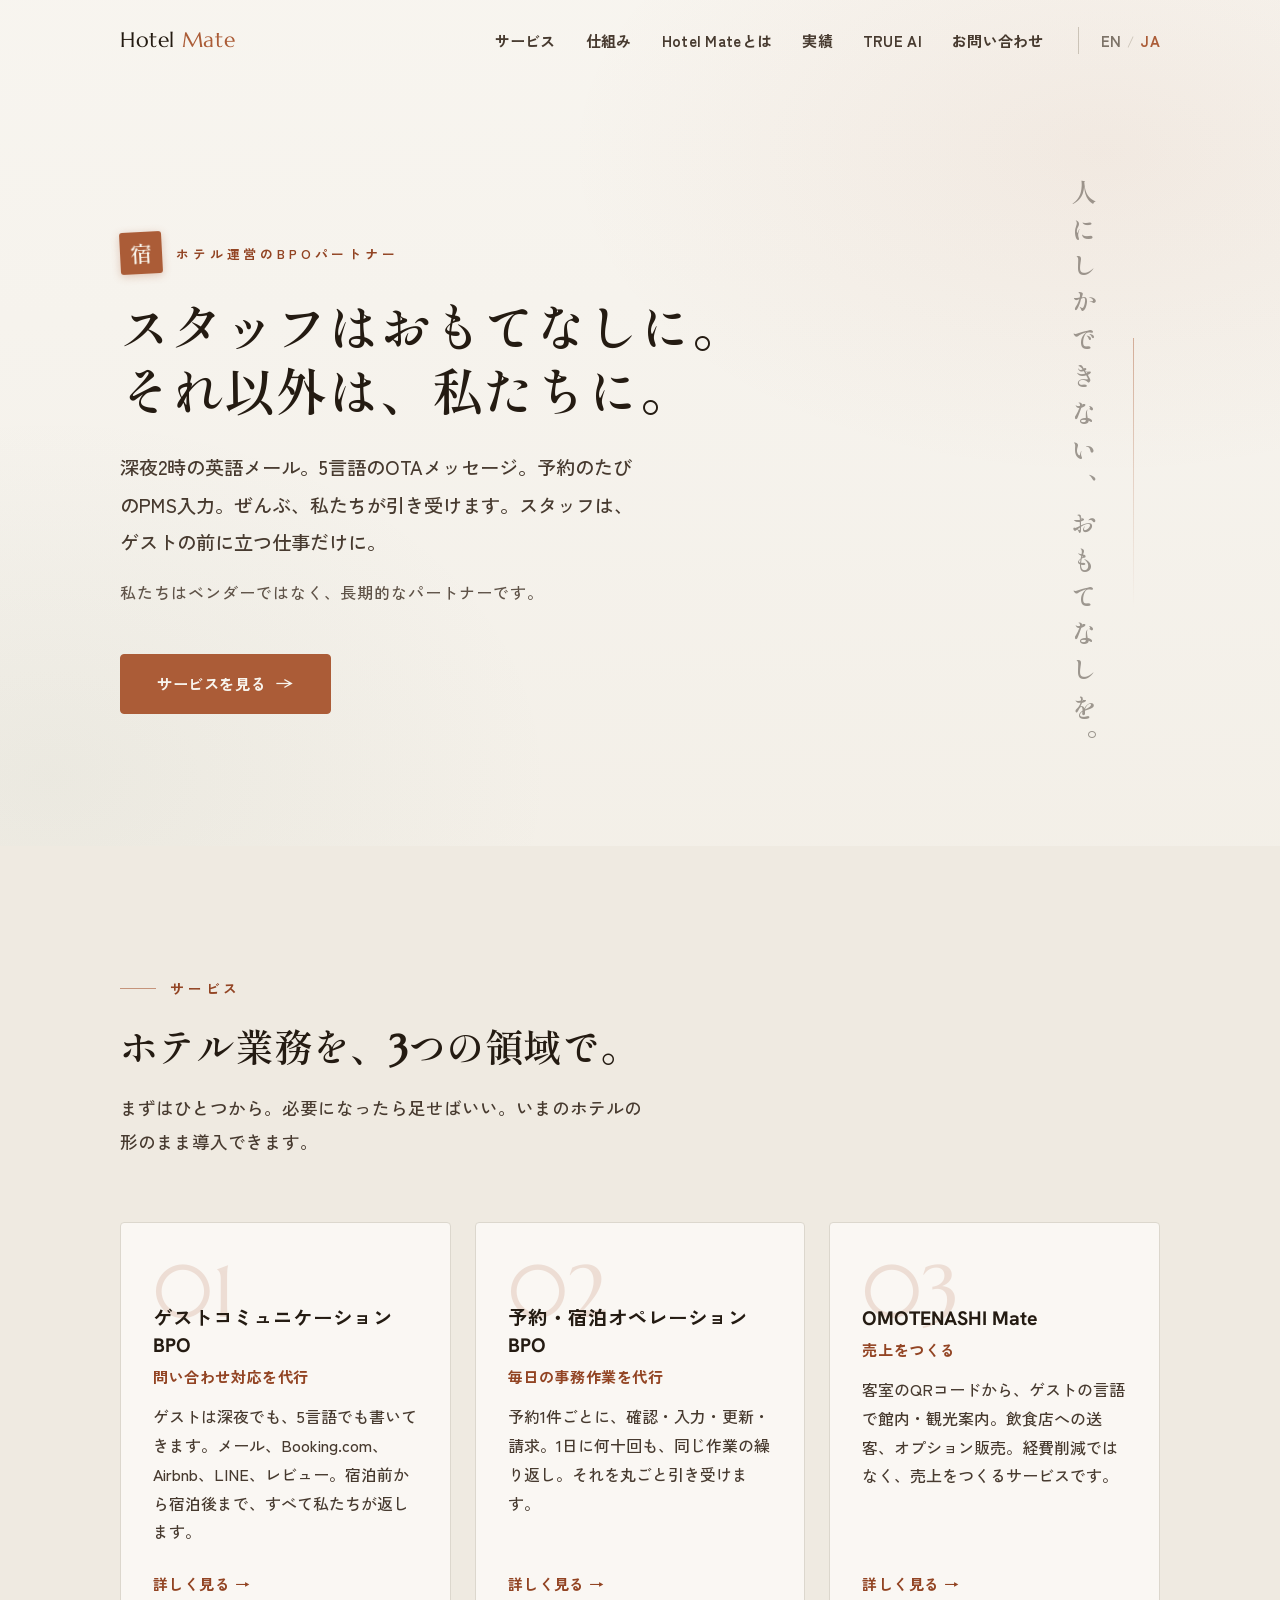
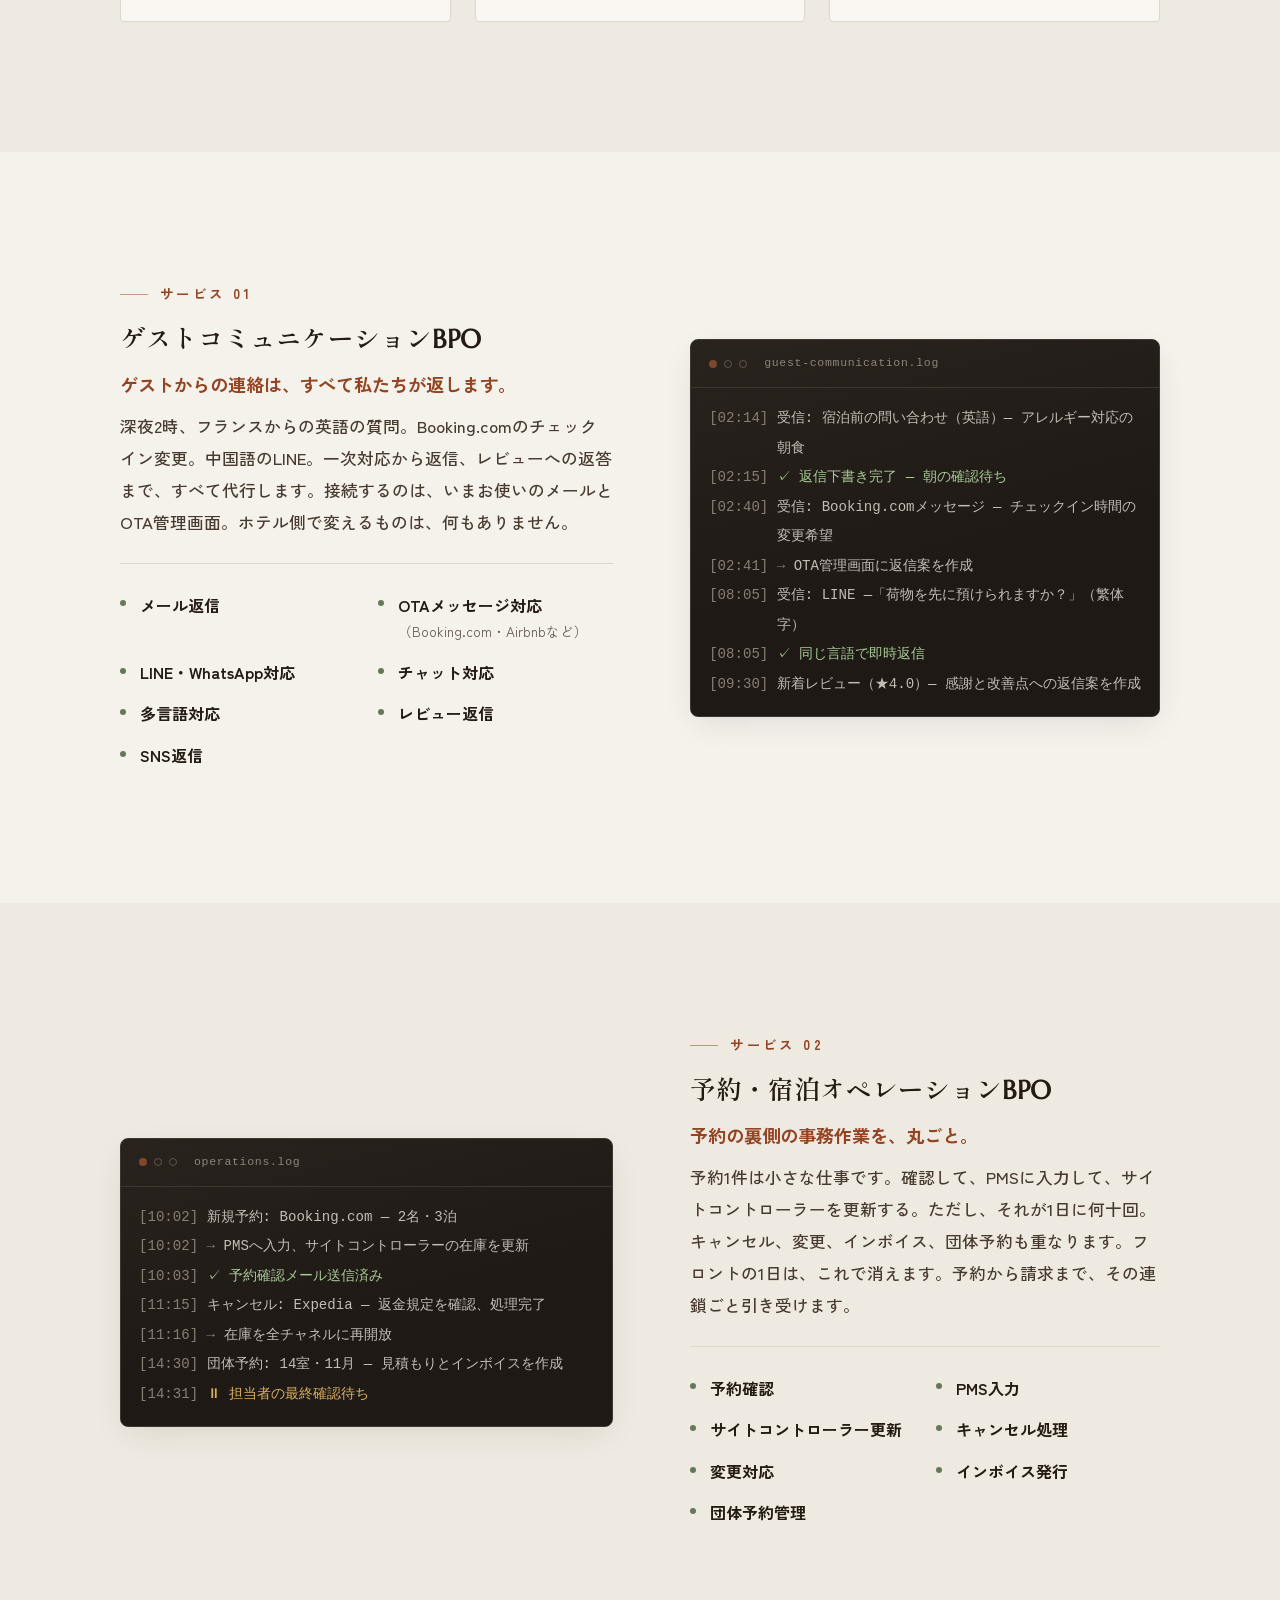
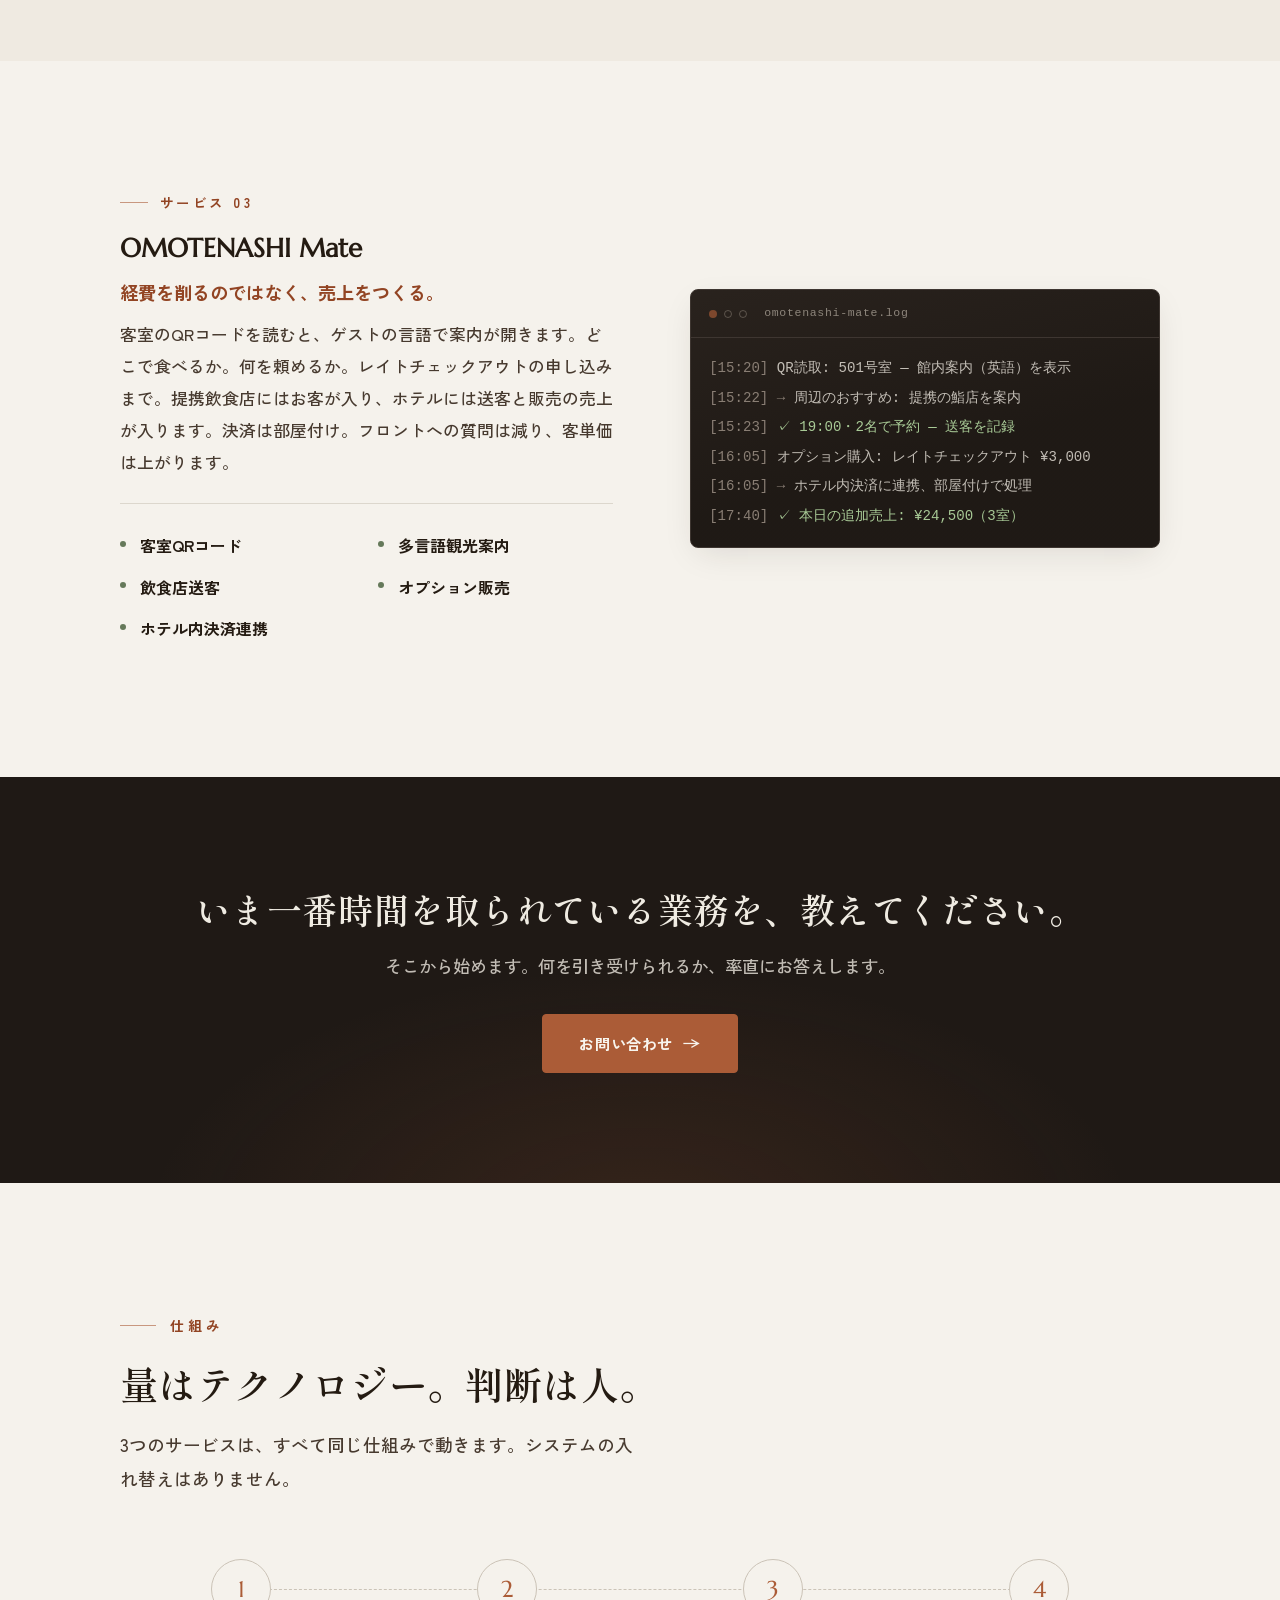
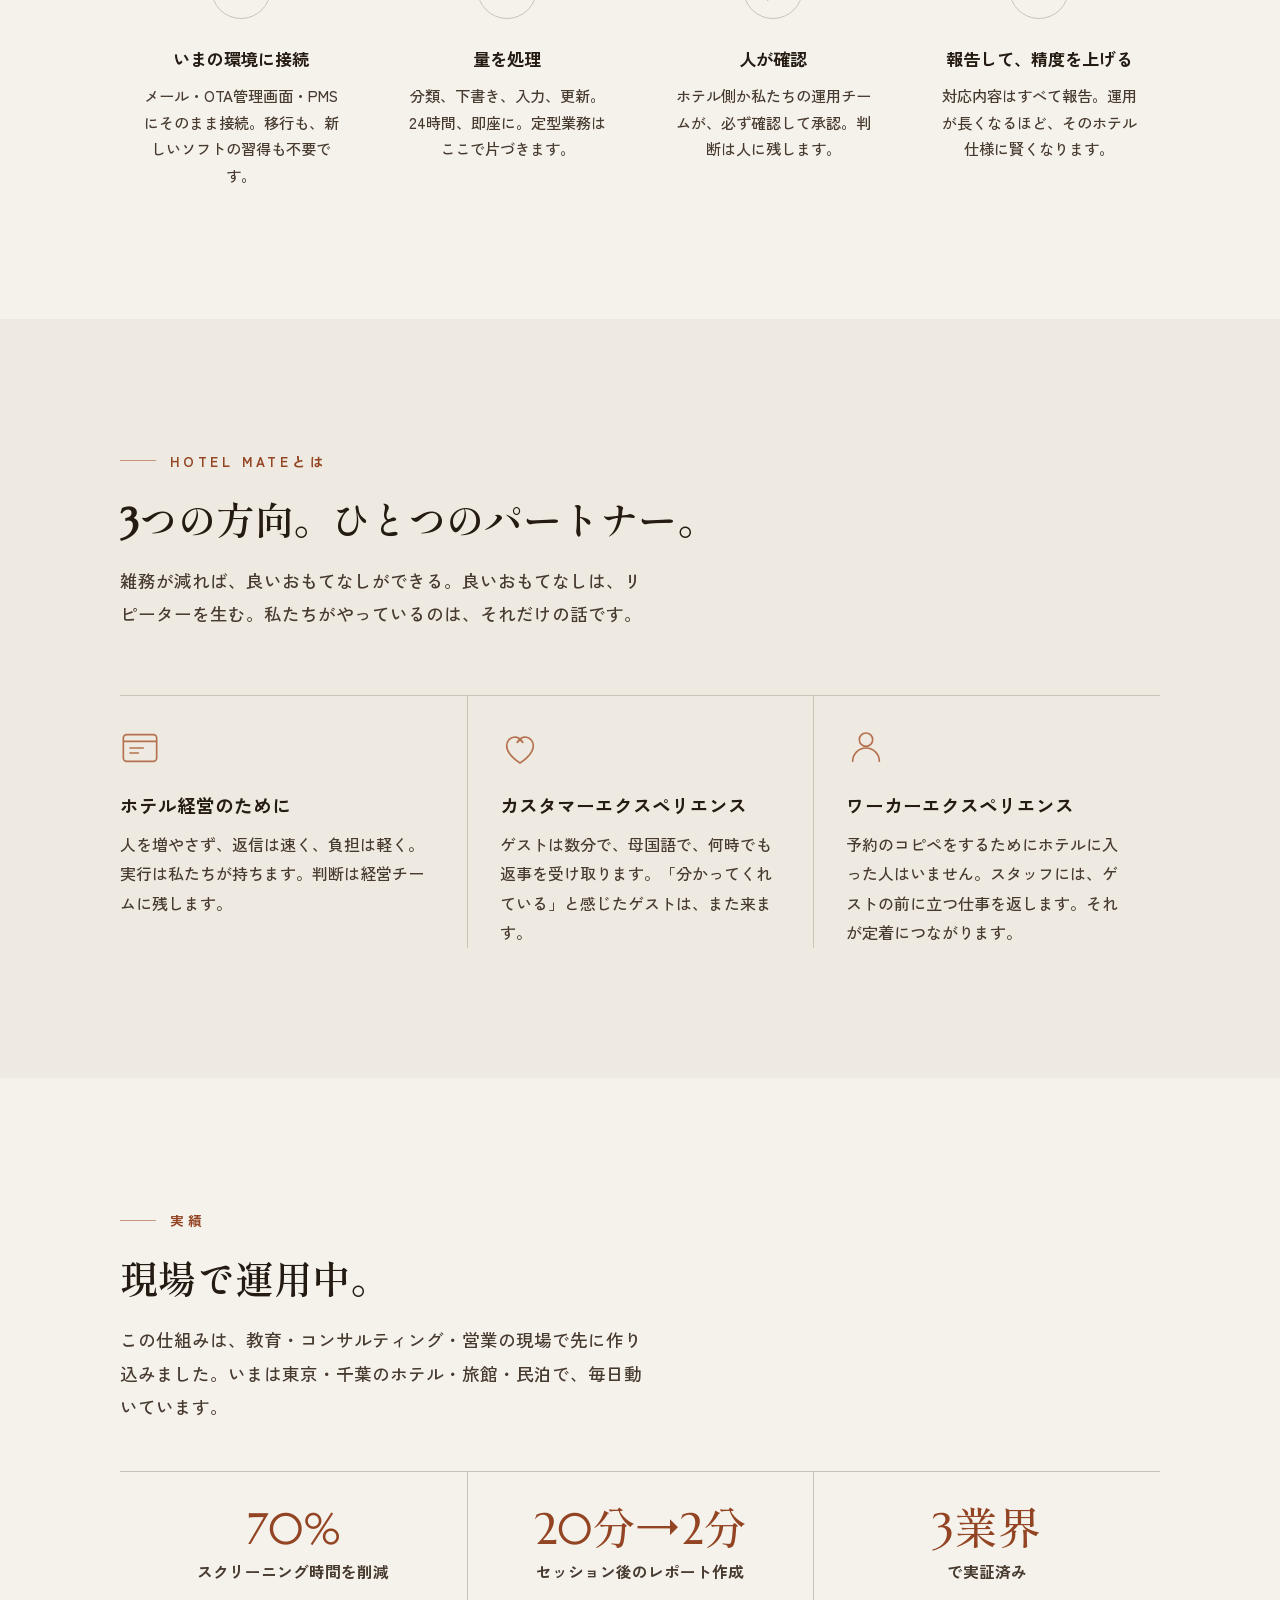
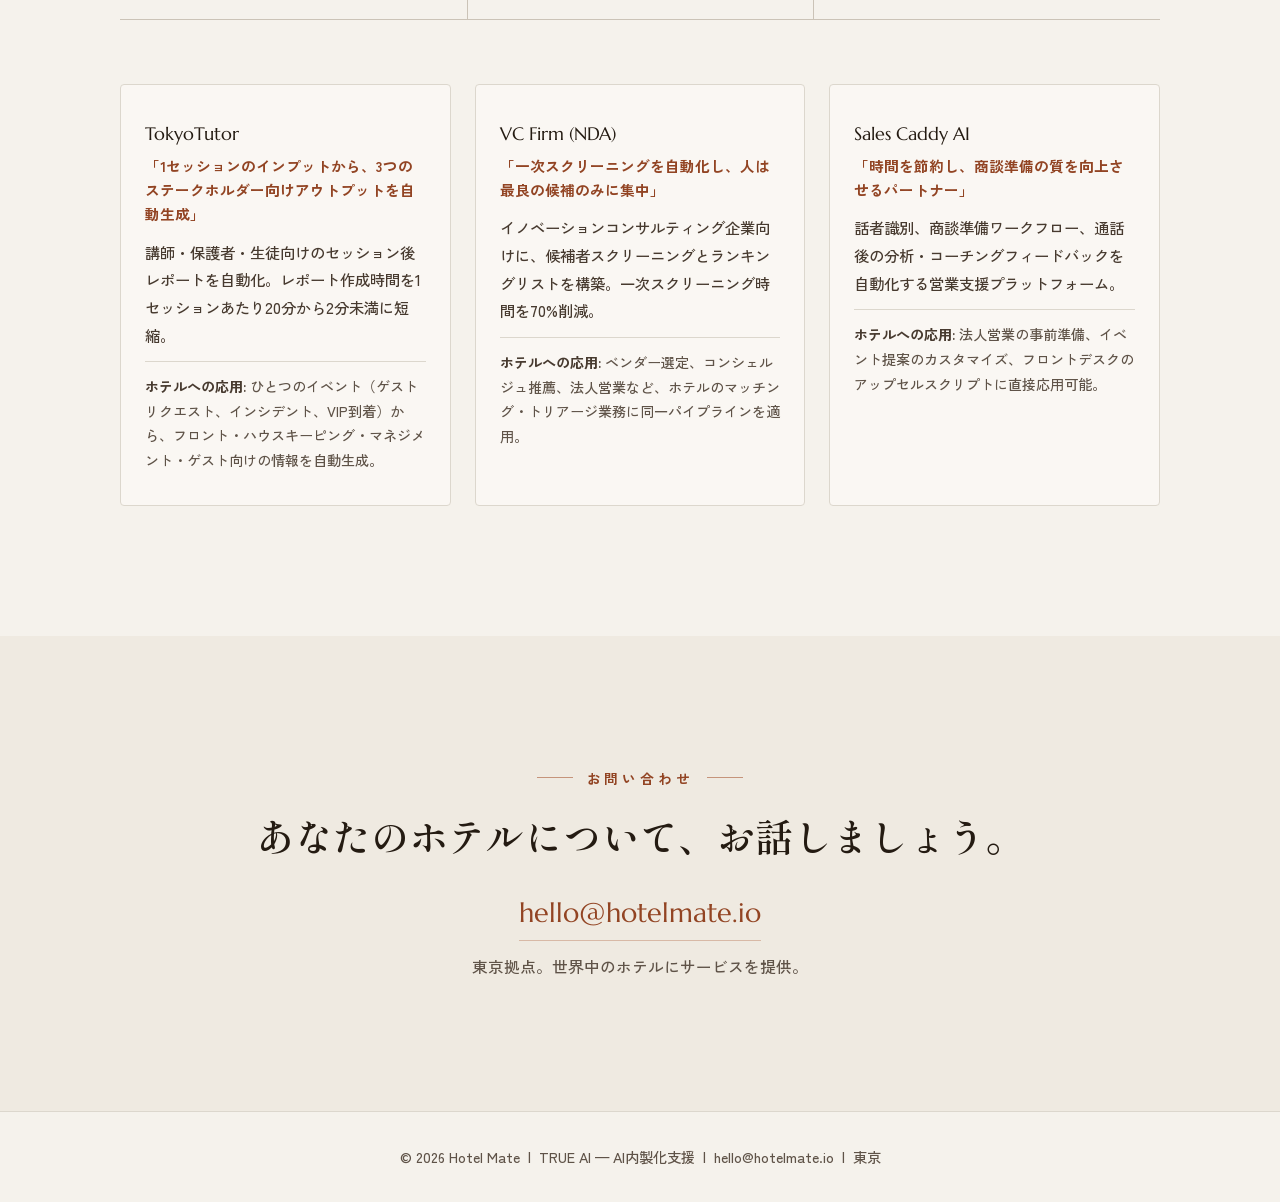
==== commit 2b8eecc8: "Add TRUE AI page (/trueai/ + /en/trueai/): AI内製化支援 philosophy, pricing, ownership model - Philosophy" ====
--- a/index.html
+++ b/index.html
@@ -35,6 +35,7 @@
         <li><a href="#how-it-works">仕組み</a></li>
         <li><a href="#why-hotel-mate">Hotel Mateとは</a></li>
         <li><a href="#results">実績</a></li>
+        <li><a href="trueai/">TRUE AI</a></li>
         <li><a href="#contact">お問い合わせ</a></li>
         <li class="lang-switch"><a href="en/index.html">EN</a><span class="sep">/</span><a href="ja/index.html" class="active">JA</a></li>
       </ul>
@@ -366,7 +367,7 @@
   <!-- ========== FOOTER ========== -->
   <footer class="footer">
     <div class="container">
-      &copy; 2026 Hotel Mate &nbsp;|&nbsp; <a href="mailto:hello@hotelmate.io">hello@hotelmate.io</a> &nbsp;|&nbsp; 東京
+      &copy; 2026 Hotel Mate &nbsp;|&nbsp; <a href="trueai/">TRUE AI — AI内製化支援</a> &nbsp;|&nbsp; <a href="mailto:hello@hotelmate.io">hello@hotelmate.io</a> &nbsp;|&nbsp; 東京
     </div>
   </footer>
 
--- a/css/styles.css
+++ b/css/styles.css
@@ -559,6 +559,43 @@
 }
 
 /* ============================================
+   PRICING (TRUE AI page)
+   ============================================ */
+.pricing-grid {
+  display: grid;
+  grid-template-columns: repeat(auto-fit, minmax(290px, 1fr));
+  gap: var(--sp-lg);
+  margin-top: var(--sp-3xl);
+}
+
+.price-figure {
+  font-family: var(--font-display);
+  font-size: 1.9rem;
+  color: var(--accent-deep);
+  line-height: 1.2;
+  margin-bottom: var(--sp-sm);
+}
+
+.price-figure small {
+  font-family: var(--font-body);
+  font-size: 0.95rem;
+  font-weight: 600;
+  color: var(--ink-mute);
+}
+
+.badge {
+  align-self: flex-start;
+  font-size: 0.78rem;
+  font-weight: 700;
+  letter-spacing: 0.1em;
+  color: var(--sage);
+  border: 1px solid oklch(55% 0.052 135 / 0.5);
+  padding: 3px 12px;
+  border-radius: 999px;
+  margin-bottom: var(--sp-sm);
+}
+
+/* ============================================
    PRODUCT DETAIL
    ============================================ */
 .product {
